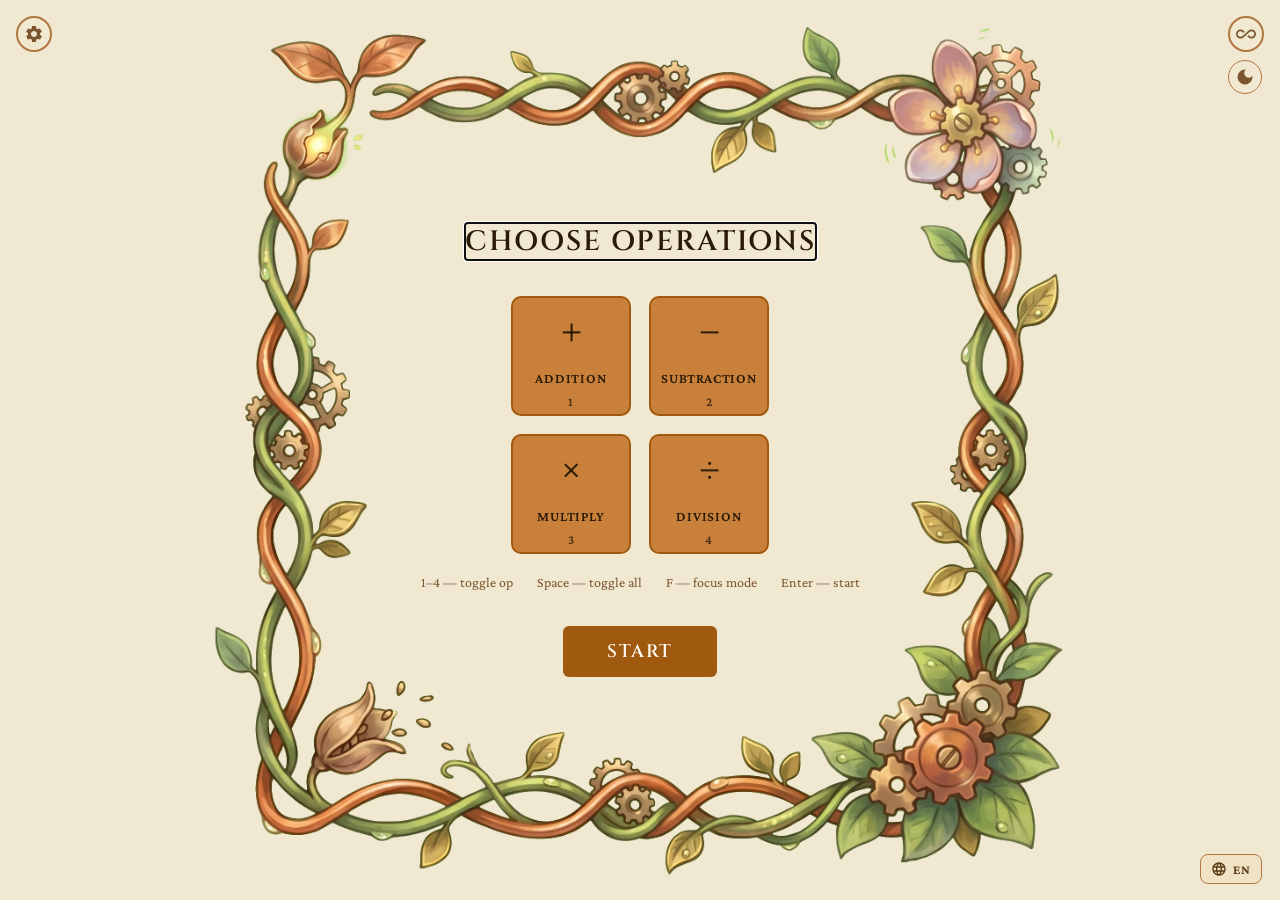
==== index.html @ fa0e7889 "Updates" ====
<!DOCTYPE html>
<html lang="en">

<head>
    <meta charset="UTF-8">
    <meta name="viewport" content="width=device-width, initial-scale=1.0">
    
    <!-- Primary Meta Tags -->
    <title>Math Quiz — Practice Mental Arithmetic Online</title>
    <meta name="title" content="Math Quiz — Practice Mental Arithmetic Online">
    <meta name="description" content="Improve your calculation speed with timed, focus, and expert modes. Practice addition, subtraction, multiplication, and division.">
    <link rel="canonical" href="https://coutneir.github.io">

    <!-- Theme Color for Browser UI -->
    <meta name="theme-color" content="#f0e8d0" media="(prefers-color-scheme: light)">
    <meta name="theme-color" content="#0a0614" media="(prefers-color-scheme: dark)">

    <!-- Open Graph / Facebook -->
    <meta property="og:type" content="website">
    <meta property="og:url" content="https://coutneir.github.io">
    <meta property="og:title" content="Math Quiz — Practice Mental Arithmetic Online">
    <meta property="og:description" content="Improve your calculation speed with timed, focus, and expert modes. Practice addition, subtraction, multiplication, and division.">
    <meta property="og:image" content="https://coutneir.github.io/og_image.jpg">
    <meta property="og:image:width" content="1200">
    <meta property="og:image:height" content="630">
    <meta property="og:image:alt" content="Al-Khwarizmi inspired geometric emblem representing an Algorithm Pathway">
    <meta property="og:site_name" content="Math Quiz">
    <meta property="og:locale" content="en_US">

    <!-- Twitter -->
    <meta name="twitter:card" content="summary_large_image">
    <meta name="twitter:site" content="@coutneir">
    <meta name="twitter:url" content="https://coutneir.github.io">
    <meta name="twitter:title" content="Math Quiz — Practice Mental Arithmetic Online">
    <meta name="twitter:description" content="Improve your calculation speed with timed, focus, and expert modes. Practice addition, subtraction, multiplication, and division.">
    <meta name="twitter:image" content="https://coutneir.github.io/og_image.jpg">

    <!-- Favicon and App Manifest -->
    <link rel="icon" type="image/x-icon" href="/favicon.ico">
    <link rel="icon" type="image/png" sizes="32x32" href="/favicon-32x32.png">
    <link rel="icon" type="image/svg+xml" href="/favicon.svg">
    <link rel="apple-touch-icon" sizes="180x180" href="/apple-touch-icon.png">
    <link rel="manifest" href="/site.webmanifest">

    <!-- JSON-LD Structured Data -->
    <script type="application/ld+json">
    {
      "@context": "https://schema.org",
      "@type": "WebApplication",
      "name": "Math Quiz",
      "description": "Practice arithmetic with timed, focus, and expert modes.",
      "url": "https://coutneir.github.io",
      "applicationCategory": "EducationalApplication",
      "operatingSystem": "All",
      "browserRequirements": "Requires HTML5 support"
    }
    </script>

    <!-- Preconnect to reduce DNS + TLS latency for Google Fonts -->
    <link rel="preconnect" href="https://fonts.googleapis.com">
    <link rel="preconnect" href="https://fonts.gstatic.com" crossorigin>
    <!-- Defer font loading to prevent render-blocking and hit 100 Performance -->
    <link rel="preload" as="style" href="https://fonts.googleapis.com/css2?family=Cinzel:wght@400;600;700&family=Crimson+Pro:ital,wght@0,400;0,600;1,400&display=swap">
    <link rel="stylesheet" media="print" onload="this.onload=null;this.media='all'" href="https://fonts.googleapis.com/css2?family=Cinzel:wght@400;600;700&family=Crimson+Pro:ital,wght@0,400;0,600;1,400&display=swap">
    <noscript><link rel="stylesheet" href="https://fonts.googleapis.com/css2?family=Cinzel:wght@400;600;700&family=Crimson+Pro:ital,wght@0,400;0,600;1,400&display=swap"></noscript>
    <!-- Preload the active border so LCP fires as early as possible -->
    <link rel="preload" id="border-preload" as="image" href="/light_border.webp" type="image/webp" fetchpriority="high">
    <!-- Inline SVG sprite — replaces full Material Icons CDN (saves ~114KB) -->
    <svg xmlns="http://www.w3.org/2000/svg" style="display:none">
        <symbol id="icon-settings" viewBox="0 0 24 24"><path d="M19.14 12.94c.04-.3.06-.61.06-.94s-.02-.64-.07-.94l2.03-1.58a.49.49 0 0 0 .12-.61l-1.92-3.32a.49.49 0 0 0-.59-.22l-2.39.96a7.01 7.01 0 0 0-1.62-.94l-.36-2.54a.484.484 0 0 0-.48-.41h-3.84c-.24 0-.43.17-.47.41l-.36 2.54a7.34 7.34 0 0 0-1.62.94l-2.39-.96a.47.47 0 0 0-.59.22L2.74 8.87a.47.47 0 0 0 .12.61l2.03 1.58c-.05.3-.07.62-.07.94s.02.64.07.94l-2.03 1.58a.49.49 0 0 0-.12.61l1.92 3.32c.12.22.37.29.59.22l2.39-.96c.5.36 1.04.67 1.62.94l.36 2.54c.05.24.24.41.48.41h3.84c.24 0 .44-.17.47-.41l.36-2.54a7.34 7.34 0 0 0 1.62-.94l2.39.96c.22.08.47 0 .59-.22l1.92-3.32a.47.47 0 0 0-.12-.61l-2.01-1.58zM12 15.6c-1.98 0-3.6-1.62-3.6-3.6s1.62-3.6 3.6-3.6 3.6 1.62 3.6 3.6-1.62 3.6-3.6 3.6z"/></symbol>
        <symbol id="icon-all-inclusive" viewBox="0 0 24 24"><path d="M18.6 6.62c-1.44 0-2.8.56-3.77 1.53L12 10.66 10.48 12h.01L7.8 14.39c-.64.64-1.49.99-2.4.99-1.87 0-3.39-1.51-3.39-3.38S3.53 8.62 5.4 8.62c.91 0 1.76.35 2.44 1.03l1.13 1 1.51-1.34L9.22 8.2A5.37 5.37 0 0 0 5.4 6.62C2.42 6.62 0 9.04 0 12s2.42 5.38 5.4 5.38c1.44 0 2.8-.56 3.77-1.53l2.83-2.5.01.01L13.52 12h-.01l2.69-2.39c.64-.64 1.49-.99 2.4-.99 1.87 0 3.39 1.51 3.39 3.38s-1.52 3.38-3.39 3.38c-.9 0-1.76-.35-2.44-1.03l-1.14-1.01-1.51 1.34 1.27 1.12a5.386 5.386 0 0 0 3.82 1.57c2.98 0 5.4-2.41 5.4-5.38s-2.42-5.37-5.4-5.37z"/></symbol>
        <symbol id="icon-dark-mode" viewBox="0 0 24 24"><path d="M12 3a9 9 0 1 0 9 9c0-.46-.04-.92-.1-1.36a5.389 5.389 0 0 1-4.4 2.26 5.403 5.403 0 0 1-3.14-9.8c-.44-.06-.9-.1-1.36-.1z"/></symbol>
        <symbol id="icon-light-mode" viewBox="0 0 24 24"><path d="M12 7c-2.76 0-5 2.24-5 5s2.24 5 5 5 5-2.24 5-5-2.24-5-5-5zM2 13h2c.55 0 1-.45 1-1s-.45-1-1-1H2c-.55 0-1 .45-1 1s.45 1 1 1zm18 0h2c.55 0 1-.45 1-1s-.45-1-1-1h-2c-.55 0-1 .45-1 1s.45 1 1 1zM11 2v2c0 .55.45 1 1 1s1-.45 1-1V2c0-.55-.45-1-1-1s-1 .45-1 1zm0 18v2c0 .55.45 1 1 1s1-.45 1-1v-2c0-.55-.45-1-1-1s-1 .45-1 1zM5.99 4.58a.996.996 0 0 0-1.41 0 .996.996 0 0 0 0 1.41l1.06 1.06c.39.39 1.03.39 1.41 0s.39-1.03 0-1.41L5.99 4.58zm12.37 12.37a.996.996 0 0 0-1.41 0 .996.996 0 0 0 0 1.41l1.06 1.06c.39.39 1.03.39 1.41 0a.996.996 0 0 0 0-1.41l-1.06-1.06zm1.06-10.96a.996.996 0 0 0 0-1.41.996.996 0 0 0-1.41 0l-1.06 1.06c-.39.39-.39 1.03 0 1.41s1.03.39 1.41 0l1.06-1.06zM7.05 18.36a.996.996 0 0 0 0-1.41.996.996 0 0 0-1.41 0l-1.06 1.06c-.39.39-.39 1.03 0 1.41s1.03.39 1.41 0l1.06-1.06z"/></symbol>
        <symbol id="icon-language" viewBox="0 0 24 24"><path d="M11.99 2C6.47 2 2 6.48 2 12s4.47 10 9.99 10C17.52 22 22 17.52 22 12S17.52 2 11.99 2zm6.93 6h-2.95a15.65 15.65 0 0 0-1.38-3.56A8.03 8.03 0 0 1 18.92 8zM12 4.04c.83 1.2 1.48 2.53 1.91 3.96h-3.82c.43-1.43 1.08-2.76 1.91-3.96zM4.26 14C4.1 13.36 4 12.69 4 12s.1-1.36.26-2h3.38c-.08.66-.14 1.32-.14 2 0 .68.06 1.34.14 2H4.26zm.82 2h2.95c.32 1.25.78 2.45 1.38 3.56A7.99 7.99 0 0 1 5.08 16zm2.95-8H5.08a7.99 7.99 0 0 1 4.33-3.56A15.65 15.65 0 0 0 8.03 8zM12 19.96c-.83-1.2-1.48-2.53-1.91-3.96h3.82c-.43 1.43-1.08 2.76-1.91 3.96zM14.34 14H9.66c-.09-.66-.16-1.32-.16-2 0-.68.07-1.35.16-2h4.68c.09.65.16 1.32.16 2 0 .68-.07 1.34-.16 2zm.25 5.56c.6-1.11 1.06-2.31 1.38-3.56h2.95a8.03 8.03 0 0 1-4.33 3.56zM16.36 14c.08-.66.14-1.32.14-2 0-.68-.06-1.34-.14-2h3.38c.16.64.26 1.31.26 2s-.1 1.36-.26 2h-3.38z"/></symbol>
    </svg>
    

  <script type="module" crossorigin src="/assets/index-C6cVgkMI.js"></script>
  <link rel="stylesheet" crossorigin href="/assets/index-c28mdWOS.css">
</head>

<body>
    <main id="bgc" aria-label="Math Quiz">
        <h1 class="sr-only">Math Quiz — Practice Mental Arithmetic Online</h1>

        <!-- Breathing glow overlay (focus mode) -->
        <div id="focus-glow" aria-hidden="true"></div>

        <!-- ── Expert settings panel ─────────────────────────────────── -->
        <div id="expert-panel" role="dialog" aria-modal="true" aria-labelledby="expert-title">
            <div id="expert-card">
                <div id="expert-header">
                    <h2 id="expert-title">Expert Settings</h2>
                    <button id="expert-close" aria-label="Close">&#x2715;</button>
                </div>

                <!-- Session -->
                <div class="expert-section">
                    <div class="expert-section-title" id="exp-sec-session">Session</div>
                    <div class="expert-row">
                        <span class="expert-label" id="exp-lbl-mode">Mode</span>
                        <div class="seg" id="seg-mode" role="group" aria-labelledby="exp-lbl-mode">
                            <button data-val="timed"   class="active" id="exp-mode-timed">Timed</button>
                            <button data-val="endless" id="exp-mode-endless">Endless</button>
                        </div>
                    </div>
                    <div class="expert-row" id="timer-row">
                        <span class="expert-label" id="exp-lbl-timer">Timer</span>
                        <div class="seg" id="seg-timer" role="group" aria-labelledby="exp-lbl-timer">
                            <button data-val="30">30s</button>
                            <button data-val="60" class="active">60s</button>
                            <button data-val="90">90s</button>
                            <button data-val="120">120s</button>
                        </div>
                    </div>
                    <div class="expert-row" id="timer-custom-row">
                        <span class="expert-label" id="exp-lbl-custom">Custom (s)</span>
                        <input type="number" id="timer-custom" min="10" max="3600"
                               placeholder="—" class="range-custom-input">
                    </div>
                </div>

                <!-- Numbers -->
                <div class="expert-section">
                    <div class="expert-section-title" id="exp-sec-numbers">Numbers</div>
                    <div class="expert-row">
                        <span class="expert-label" id="exp-lbl-range">Range</span>
                        <div class="seg" id="range-presets" role="group" aria-labelledby="exp-lbl-range">
                            <button data-val="10"   class="active">0–10</button>
                            <button data-val="20">0–20</button>
                            <button data-val="50">0–50</button>
                            <button data-val="100">0–100</button>
                            <button data-val="1000">0–1000</button>
                        </div>
                    </div>
                    <div class="range-custom">
                        <label for="range-min" id="exp-lbl-min">Min</label>
                        <input type="number" id="range-min" min="0" max="999" value="0">
                        <label for="range-max" id="exp-lbl-max">Max</label>
                        <input type="number" id="range-max" min="1" max="1000" value="10">
                    </div>
                    <div class="expert-row">
                        <span class="expert-label" id="exp-lbl-neg">Negative results</span>
                        <div class="seg" id="seg-neg" role="group" aria-labelledby="exp-lbl-neg">
                            <button data-val="off" class="active" id="exp-neg-off">Off</button>
                            <button data-val="on"  id="exp-neg-on">On</button>
                        </div>
                    </div>
                    <div class="expert-row">
                        <span class="expert-label" id="exp-lbl-dec">Decimal division</span>
                        <div class="seg" id="seg-dec" role="group" aria-labelledby="exp-lbl-dec">
                            <button data-val="off" class="active" id="exp-dec-off">Off</button>
                            <button data-val="on"  id="exp-dec-on">On</button>
                        </div>
                    </div>
                </div>

                <!-- Problem structure -->
                <div class="expert-section">
                    <div class="expert-section-title" id="exp-sec-structure">Problem structure</div>
                    <div class="expert-row">
                        <span class="expert-label" id="exp-lbl-dir">Answer direction</span>
                        <div class="seg" id="seg-dir" role="group" aria-labelledby="exp-lbl-dir">
                            <button data-val="normal" class="active">A ○ B = ?</button>
                            <button data-val="operand">? ○ B = A</button>
                            <button data-val="mixed">Mixed</button>
                        </div>
                    </div>
                    <div class="expert-row">
                        <span class="expert-label" id="exp-lbl-chain">Chained problems</span>
                        <div class="seg" id="seg-chain" role="group" aria-labelledby="exp-lbl-chain">
                            <button data-val="off" class="active" id="exp-chain-off">Off</button>
                            <button data-val="on"  id="exp-chain-on">On</button>
                        </div>
                    </div>
                </div>

                <!-- Operation weight -->
                <div class="expert-section">
                    <div class="expert-section-title" id="exp-sec-weights">Operation weight</div>
                    <div id="weight-rows">
                        <div class="weight-row" data-op="addition">
                            <span class="weight-sym">+</span>
                            <input type="range" min="0" max="100" value="100" aria-label="Addition weight">
                            <span class="weight-val">100%</span>
                        </div>
                        <div class="weight-row" data-op="subtraction">
                            <span class="weight-sym">−</span>
                            <input type="range" min="0" max="100" value="100" aria-label="Subtraction weight">
                            <span class="weight-val">100%</span>
                        </div>
                        <div class="weight-row" data-op="multiplication">
                            <span class="weight-sym">×</span>
                            <input type="range" min="0" max="100" value="100" aria-label="Multiplication weight">
                            <span class="weight-val">100%</span>
                        </div>
                        <div class="weight-row" data-op="division">
                            <span class="weight-sym">÷</span>
                            <input type="range" min="0" max="100" value="100" aria-label="Division weight">
                            <span class="weight-val">100%</span>
                        </div>
                    </div>
                </div>

                <button id="expert-reset">Reset defaults</button>
            </div>
        </div>

        <!-- ── Screen 1: Select operations ───────────────────────────── -->
        <div class="screen active" id="screen-select" role="region" aria-labelledby="select-heading">
            <h2 id="select-heading">Choose operations</h2>
            <fieldset id="op-fieldset">
                <legend>Select which operations to practice</legend>
                <div id="op-grid">
                    <button class="op-card active" data-op="addition"
                            aria-pressed="true" aria-keyshortcuts="1">
                        <span aria-hidden="true">&plus;</span>
                        <span class="op-label">Addition</span>
                        <span class="op-key" aria-hidden="true">1</span>
                    </button>
                    <button class="op-card active" data-op="subtraction"
                            aria-pressed="true" aria-keyshortcuts="2">
                        <span aria-hidden="true">&minus;</span>
                        <span class="op-label">Subtraction</span>
                        <span class="op-key" aria-hidden="true">2</span>
                    </button>
                    <button class="op-card active" data-op="multiplication"
                            aria-pressed="true" aria-keyshortcuts="3">
                        <span aria-hidden="true">&times;</span>
                        <span class="op-label">Multiply</span>
                        <span class="op-key" aria-hidden="true">3</span>
                    </button>
                    <button class="op-card active" data-op="division"
                            aria-pressed="true" aria-keyshortcuts="4">
                        <span aria-hidden="true">&divide;</span>
                        <span class="op-label">Division</span>
                        <span class="op-key" aria-hidden="true">4</span>
                    </button>
                </div>
            </fieldset>
            <div id="select-hints" aria-hidden="true">
                <span>1–4 — toggle op</span>
                <span>Space — toggle all</span>
                <span>F — focus mode</span>
                <span>Enter — start</span>
            </div>
            <button class="btn-primary" id="btn-start" aria-keyshortcuts="Enter">Start</button>
            <!-- Gear: expert settings (top-left) -->
            <button id="expert-toggle" aria-label="Expert settings"
                    title="Expert Settings" aria-haspopup="dialog">
                <svg class="icon" aria-hidden="true"><use href="#icon-settings"/></svg>
            </button>
            <!-- Focus toggle placed after start in DOM so Tab order is: ops → start → focus toggle -->
            <button id="focus-toggle" aria-pressed="false"
                    aria-label="Focus mode" aria-keyshortcuts="f"
                    title="Focus Mode (F)">
                <svg class="icon" aria-hidden="true"><use href="#icon-all-inclusive"/></svg>
            </button>
        </div>

        <!-- ── Screen 2: Quiz ─────────────────────────────────────────── -->
        <div class="screen" id="screen-quiz" role="region" aria-labelledby="quiz-heading">
            <h2 id="quiz-heading" class="sr-only">Quiz</h2>
            <div id="timer" aria-live="assertive" aria-atomic="true" aria-label="Time remaining">1:00</div>
            <div id="calc-problem" role="status" aria-atomic="true" aria-label="Problem">
                <div id="calc-row">
                    <span id="operand1" aria-hidden="true"></span>
                    <span class="op-sym" id="symbol" aria-hidden="true"></span>
                    <span id="operand2" aria-hidden="true"></span>
                    <span aria-hidden="true">&equals;</span>
                    <input type="number" inputmode="numeric" enterkeyhint="go"
                           id="result-input"
                           autocomplete="off"
                           aria-label="Your answer"
                           aria-describedby="score-live">
                </div>
            </div>
            <output id="score-live" aria-live="polite" aria-atomic="true">0 correct</output>
            <button id="btn-submit-mobile" class="btn-primary" aria-label="Submit answer">&#10003;</button>
            <div class="screen-hint" aria-hidden="true">
                <span>Enter — submit</span>
                <span>Supr — clear</span>
                <span>Esc — quit</span>
            </div>
        </div>

        <!-- ── Screen 3: Results ──────────────────────────────────────── -->
        <div class="screen" id="screen-results" role="region" aria-labelledby="results-heading">
            <div class="results-scroll">
                <div id="results-inner">
                    <output id="score-display" aria-label="Score"></output>
                    <div id="tier-badge" role="status"></div>
                    <div id="tier-title"></div>
                    <div id="tier-message"></div>
                    <div id="tier-goal"></div>
                    <div id="score-sub"></div>
                    <div id="study-callout" class="study-callout" hidden>
                        <span class="study-heading"></span>
                        <div class="study-facts"></div>
                    </div>
                </div>
                <div id="result-buttons">
                    <button class="btn-secondary" id="btn-change"
                            aria-keyshortcuts="Backspace">Change operations</button>
                    <button class="btn-primary" id="btn-repeat"
                            aria-keyshortcuts="Enter">Play again</button>
                </div>
            </div>
            <div class="screen-hint" aria-hidden="true">
                <span>Enter — play again</span>
                <span>Supr — change ops</span>
            </div>
        </div>

        <!-- ── Screen 4: Focus summary ────────────────────────────────── -->
        <div class="screen" id="screen-focus-results" role="region" aria-labelledby="focus-results-heading">
            <div class="results-scroll">
                <h2 id="focus-results-heading">Session summary</h2>
                <div id="focus-stat-row" role="group" aria-label="Session statistics">
                    <div class="focus-stat">
                        <output class="focus-stat-num" id="fs-correct" aria-label="Correct answers"></output>
                        <div class="focus-stat-label" id="fs-label-correct" aria-hidden="true">Correct</div>
                    </div>
                    <div class="focus-stat">
                        <output class="focus-stat-num" id="fs-attempted" aria-label="Attempted"></output>
                        <div class="focus-stat-label" id="fs-label-attempted" aria-hidden="true">Attempted</div>
                    </div>
                    <div class="focus-stat">
                        <output class="focus-stat-num" id="fs-accuracy" aria-label="Accuracy"></output>
                        <div class="focus-stat-label" id="fs-label-accuracy" aria-hidden="true">Accuracy</div>
                    </div>
                    <div class="focus-stat">
                        <output class="focus-stat-num sm" id="fs-duration" aria-label="Session duration"></output>
                        <div class="focus-stat-label" id="fs-label-duration" aria-hidden="true">Duration</div>
                    </div>
                    <div class="focus-stat">
                        <output class="focus-stat-num sm" id="fs-avg" aria-label="Average time per problem"></output>
                        <div class="focus-stat-label" id="fs-label-avg" aria-hidden="true">Avg / problem</div>
                    </div>
                </div>
                <div id="weak-spots">
                    <h2>Weak spots</h2>
                    <div id="weak-list" aria-live="polite"></div>
                    <div id="no-weak" style="display:none">No weak spots — clean session.</div>
                </div>
                <button class="btn-primary" id="btn-focus-menu"
                        aria-keyshortcuts="Enter">Back to menu</button>
            </div>
        </div>

    </main>

    <button id="theme-toggle" aria-label="Toggle dark mode" title="Toggle theme">
        <svg class="icon" id="theme-icon" aria-hidden="true"><use href="#icon-dark-mode"/></svg>
    </button>

    <nav id="lang-switcher" aria-label="Language">
        <button id="lang-toggle" aria-haspopup="listbox" aria-expanded="false"
                aria-label="Choose language" title="Language">
            <svg class="icon" aria-hidden="true"><use href="#icon-language"/></svg>
            <span id="lang-current" aria-hidden="true">EN</span>
        </button>
        <div id="lang-menu" role="listbox" aria-label="Language">
            <button class="lang-btn" role="option" data-lang="en" lang="en">English</button>
            <button class="lang-btn" role="option" data-lang="es" lang="es">Español</button>
            <button class="lang-btn" role="option" data-lang="fr" lang="fr">Français</button>
            <button class="lang-btn" role="option" data-lang="ca" lang="ca">Català</button>
            <button class="lang-btn" role="option" data-lang="pt" lang="pt">Português</button>
            <button class="lang-btn" role="option" data-lang="de" lang="de">Deutsch</button>
            <button class="lang-btn" role="option" data-lang="ar" lang="ar" dir="rtl">العربية</button>
        </div>
    </nav>

    <!-- visually-hidden utility used for sr-only headings -->
    <style>
        .sr-only {
            position: absolute;
            width: 1px; height: 1px;
            overflow: hidden;
            clip: rect(0 0 0 0);
            white-space: nowrap;
        }
    </style>

    <!-- Cloudflare Web Analytics --><script defer src='https://static.cloudflareinsights.com/beacon.min.js' data-cf-beacon='{"token": "3adb3115b8c9426fa2d37298f7bb7b2a"}'></script><!-- End Cloudflare Web Analytics -->
</body>

</html>
---- assets/index-c28mdWOS.css ----
:root{--font-display:"Cinzel", "Palatino Linotype", Georgia, serif;--font-body:"Crimson Pro", Georgia, "Times New Roman", serif;--bg:#f0e8d0;--border-img:url(/light_border.webp);--text-primary:#2a1a08;--text-secondary:#5a3a14;--text-muted:#7a5530;--accent:#a05a10;--accent-hover:#7a4008;--accent-dim:#c8803a;--green:#3d6b1a;--green-hover:#2a4d10;--card-bg:#f0e1c3e0;--card-border:#b07840;--input-bg:#fff8ebf2;--input-border:#a06828;--panel-bg:#ede0c0;--panel-border:#b07840;--seg-bg:#0000000d;--seg-border:#b07840;--weak-bg:#0000000a;--mode-toggle-bg:#e8d8b0;--shadow:#50280040;--danger:#b83010;--glow-color:#a05a104d}html[data-theme=dark]{--bg:#000;--border-img:url(/dark_border.webp);--text-primary:#e8e0f0;--text-secondary:#bcacd8;--text-muted:#8878a8;--accent:#9b72cf;--accent-hover:#7c4fbf;--accent-dim:#4a2a80;--green:#2d8a8a;--green-hover:#1f6666;--card-bg:#0c0816d9;--card-border:#3a2660;--input-bg:#06040eeb;--input-border:#5a3a9a;--panel-bg:#0d0914;--panel-border:#3a2260;--seg-bg:#ffffff0d;--seg-border:#3a2260;--weak-bg:#ffffff0a;--mode-toggle-bg:#0a0614;--danger:#e05a3a;--glow-color:#7850c847}*{box-sizing:border-box;margin:0;padding:0}html,body{height:100vh;font-family:var(--font-body);background:var(--bg);color:var(--text-primary);overflow:hidden}#bgc{background-image:var(--border-img);background-position:50%;background-repeat:no-repeat;background-size:contain;justify-content:center;align-items:center;width:100vw;height:100vh;display:flex}.screen{flex-direction:column;justify-content:center;align-items:center;gap:36px;width:100vmin;height:100vmin;display:none;position:relative}.screen.active{display:flex}.screen h1,.screen h2{font-family:var(--font-display);color:var(--text-primary);letter-spacing:2px;text-transform:uppercase;font-size:28px;font-weight:600}.btn-primary{font-size:18px;font-weight:600;font-family:var(--font-display);letter-spacing:1.5px;text-transform:uppercase;background:var(--accent);color:#fff8f0;cursor:pointer;border:none;border-radius:6px;padding:13px 44px;transition:opacity .15s}.btn-primary:hover{opacity:.85}.btn-primary:focus-visible{outline:3px solid var(--accent);outline-offset:3px}.btn-secondary{font-size:17px;font-weight:600;font-family:var(--font-display);letter-spacing:1px;text-transform:uppercase;color:var(--accent);border:2px solid var(--accent);cursor:pointer;background:0 0;border-radius:6px;padding:11px 32px;transition:opacity .15s}.btn-secondary:hover{opacity:.75}.btn-secondary:focus-visible{outline:3px solid var(--accent);outline-offset:3px}#screen-select{position:relative}#op-grid{grid-template-columns:1fr 1fr;gap:18px;display:grid}#op-fieldset{border:none;margin:0;padding:0}#op-fieldset legend{clip:rect(0 0 0 0);white-space:nowrap;width:1px;height:1px;position:absolute;overflow:hidden}.op-card{width:120px;height:120px;font-size:44px;font-family:var(--font-display);border:2px solid var(--card-border);background:var(--card-bg);color:var(--text-muted);cursor:pointer;opacity:.45;-webkit-user-select:none;user-select:none;border-radius:10px;flex-direction:column;justify-content:center;align-items:center;gap:8px;transition:opacity .15s,transform .1s;display:flex}.op-card:focus-visible{outline:3px solid var(--accent);outline-offset:3px}.op-card .op-label{font-family:var(--font-body);letter-spacing:.8px;text-transform:uppercase;font-size:14px;font-weight:600}.op-card.active{background:var(--accent-dim);border-color:var(--accent);color:var(--text-primary);opacity:1}#timer{font-family:var(--font-display);color:var(--text-primary);text-align:center;letter-spacing:2px;min-width:90px;font-size:38px;font-weight:600}#timer.urgent{color:var(--danger)}#calc-row{align-items:center;gap:22px;display:flex}#calc-row span{font-family:var(--font-display);color:var(--text-primary);font-size:56px;font-weight:600}#calc-row .op-sym{color:var(--accent);font-size:52px;font-weight:400}input[type=number]{-webkit-appearance:none;-moz-appearance:textfield}input[type=number]::-webkit-outer-spin-button{-webkit-appearance:none;margin:0}input[type=number]::-webkit-inner-spin-button{-webkit-appearance:none;margin:0}#result-input{width:130px;height:72px;font-family:var(--font-display);text-align:center;border:2px solid var(--input-border);background:var(--input-bg);color:var(--text-primary);border-radius:6px;outline:none;padding:2px;font-size:48px;font-weight:600;transition:border-color .15s}#result-input:focus{border-color:var(--accent)}#result-input.correct{border-color:var(--green)!important}#result-input.wrong{border-color:var(--danger)!important}#btn-submit-mobile,#score-live{display:none}#results-inner{text-align:center;flex-direction:column;align-items:center;gap:10px;max-width:360px;display:flex}#score-display{font-family:var(--font-display);color:var(--accent);letter-spacing:3px;font-size:72px;font-weight:600;line-height:1}#tier-badge{font-family:var(--font-body);letter-spacing:2px;text-transform:uppercase;border-radius:20px;padding:5px 16px;font-size:13px;font-weight:600}#tier-badge.tier-developing{color:var(--accent);border:1px solid var(--accent-dim);background:#c8794126}#tier-badge.tier-fluent{color:var(--green);border:1px solid var(--green-hover);background:#6b8c3a26}#tier-badge.tier-automatic{background:var(--seg-bg);color:var(--accent);border:1px solid var(--accent-dim)}#tier-title{font-family:var(--font-display);color:var(--text-primary);letter-spacing:1px;font-size:22px;font-weight:600}#tier-message{font-family:var(--font-body);color:var(--text-secondary);font-size:17px;font-style:italic;font-weight:400;line-height:1.6}#tier-goal{font-family:var(--font-body);color:var(--green);font-size:15px;font-weight:600}#score-sub{font-family:var(--font-body);color:var(--text-muted);font-size:15px;font-weight:400}#op-breakdown{gap:8px;margin-top:4px;display:flex}.ob-row{background:var(--weak-bg);border:1px solid var(--panel-border);border-radius:8px;flex-direction:column;align-items:center;gap:2px;min-width:52px;padding:8px 12px;display:flex}.ob-sym{font-family:var(--font-display);color:var(--text-muted);font-size:18px}.ob-acc{font-family:var(--font-display);font-size:20px;font-weight:600;line-height:1}.ob-acc.ob-good{color:var(--green)}.ob-acc.ob-ok{color:var(--accent)}.ob-acc.ob-bad{color:var(--danger)}.ob-detail{font-family:var(--font-body);color:var(--text-muted);font-size:13px}.study-callout{border:1px solid var(--accent-dim);background:var(--seg-bg);border-radius:10px;flex-direction:column;align-items:center;gap:8px;width:100%;max-width:340px;margin-top:6px;padding:12px 16px 14px;display:flex}.study-callout[hidden]{display:none}.study-heading{font-family:var(--font-body);letter-spacing:1.5px;text-transform:uppercase;color:var(--accent);font-size:12px;font-weight:700}.study-facts{flex-wrap:wrap;justify-content:center;gap:8px;display:flex}.study-fact{font-family:var(--font-display);letter-spacing:1px;color:var(--text-primary);background:var(--card-bg);border:1px solid var(--card-border);border-radius:8px;padding:5px 12px;font-size:17px;font-weight:600}.weak-facts{flex-wrap:wrap;flex-basis:100%;gap:6px;margin-top:8px;display:flex}.weak-fact{font-family:var(--font-display);letter-spacing:.5px;color:var(--text-secondary);background:var(--card-bg);border:1px solid var(--card-border);border-radius:6px;padding:3px 9px;font-size:14px;font-weight:600}#result-buttons{flex-shrink:0;gap:18px;margin-top:10px;display:flex}.results-scroll{scrollbar-width:thin;scrollbar-color:var(--card-border) transparent;flex-direction:column;align-items:center;gap:20px;width:100%;max-width:64vmin;max-height:54vmin;padding:2px 4px 6px;display:flex;overflow-y:auto}.results-scroll::-webkit-scrollbar{width:6px}.results-scroll::-webkit-scrollbar-track{background:0 0}.results-scroll::-webkit-scrollbar-thumb{background:var(--card-border);border-radius:3px}@media (width<=600px){.results-scroll{width:100%;max-height:none;overflow-y:visible}}.op-card .op-key{font-family:var(--font-body);opacity:.5;letter-spacing:.3px;font-size:13px;font-weight:600}.op-card.active .op-key{opacity:.8}#select-hints{font-family:var(--font-body);color:var(--text-muted);gap:24px;margin-top:-16px;font-size:14px;font-weight:400;display:flex}.screen-hint{font-family:var(--font-body);color:var(--text-muted);gap:20px;font-size:14px;font-weight:400;display:flex}.screen-hint span:before{content:""}#expert-toggle{border:2px solid var(--card-border);width:36px;height:36px;color:var(--text-muted);cursor:pointer;background:0 0;border-radius:50%;justify-content:center;align-items:center;transition:opacity .15s;display:flex;position:fixed;top:16px;left:16px}#expert-toggle:hover{opacity:.7}#expert-toggle:focus-visible{outline:3px solid var(--accent);outline-offset:3px}#expert-toggle:after{content:"";background:var(--accent);border:1.5px solid var(--bg);border-radius:50%;width:8px;height:8px;display:none;position:absolute;top:1px;right:1px}#expert-toggle.has-custom:after{display:block}[dir=rtl] #expert-toggle{left:auto;right:16px}#expert-panel{z-index:1100;background:#000000a6;justify-content:center;align-items:center;display:none;position:fixed;inset:0}#expert-panel.open{display:flex}#expert-card{background:var(--panel-bg);border:1px solid var(--panel-border);width:min(520px,92vw);max-height:88vh;box-shadow:0 12px 50px var(--shadow);scrollbar-width:thin;scrollbar-color:var(--text-muted) transparent;border-radius:14px;flex-direction:column;gap:20px;padding:28px 32px 24px;display:flex;overflow-y:auto}#expert-card::-webkit-scrollbar{width:8px}#expert-card::-webkit-scrollbar-track{background:0 0}#expert-card::-webkit-scrollbar-thumb{background:var(--text-muted);border-radius:4px}#expert-card::-webkit-scrollbar-thumb:hover{background:var(--text-secondary)}#expert-header{justify-content:space-between;align-items:center;display:flex}#expert-header h2{font-family:var(--font-display);letter-spacing:2px;text-transform:uppercase;color:var(--text-primary);font-size:18px;font-weight:600}#expert-close{border:1px solid var(--panel-border);width:30px;height:30px;color:var(--text-muted);cursor:pointer;background:0 0;border-radius:50%;justify-content:center;align-items:center;font-size:16px;transition:opacity .15s;display:flex}#expert-close:hover{opacity:.65}#expert-close:focus-visible{outline:3px solid var(--accent);outline-offset:2px}.expert-section{flex-direction:column;gap:12px;display:flex}.expert-section-title{font-family:var(--font-body);letter-spacing:1.5px;text-transform:uppercase;color:var(--text-muted);border-bottom:1px solid var(--panel-border);padding-bottom:6px;font-size:13px;font-weight:600}.expert-row{justify-content:space-between;align-items:center;gap:12px;display:flex}.expert-label{font-family:var(--font-body);color:var(--text-secondary);flex-shrink:0;font-size:16px;font-weight:600}.seg{border:1.5px solid var(--seg-border);border-radius:7px;display:flex;overflow:hidden}.seg button{font-family:var(--font-body);background:var(--seg-bg);color:var(--text-muted);cursor:pointer;white-space:nowrap;border:none;flex:1;padding:7px 12px;font-size:14px;font-weight:600;transition:opacity .12s}.seg button+button{border-left:1.5px solid var(--seg-border)}[dir=rtl] .seg button+button{border-left:none;border-right:1.5px solid var(--seg-border)}.seg button.active{background:var(--accent);color:#fff8f0}.seg button:focus-visible{outline:2px solid var(--accent);outline-offset:-2px}#range-presets{flex-wrap:wrap}.range-custom{align-items:center;gap:8px;margin-top:4px;display:flex}.range-custom label{font-family:var(--font-body);color:var(--text-muted);font-size:14px;font-weight:600}.range-custom input{width:70px;font-family:var(--font-body);border:1.5px solid var(--seg-border);text-align:center;background:var(--input-bg);color:var(--text-primary);border-radius:6px;padding:5px 8px;font-size:15px}.range-custom input:focus,.range-custom-input:focus{border-color:var(--accent);outline:none}.range-custom-input{width:80px;font-family:var(--font-body);border:1.5px solid var(--seg-border);text-align:center;background:var(--input-bg);color:var(--text-primary);border-radius:6px;padding:6px 8px;font-size:16px}#weight-rows{flex-direction:column;gap:8px;display:flex}.weight-row{align-items:center;gap:10px;display:flex}.weight-sym{font-family:var(--font-display);color:var(--accent);text-align:center;flex-shrink:0;width:20px;font-size:18px;font-weight:600}.weight-row input[type=range]{accent-color:var(--accent);cursor:pointer;flex:1;height:4px}.weight-val{font-family:var(--font-body);color:var(--text-muted);text-align:right;flex-shrink:0;width:32px;font-size:14px;font-weight:700}#expert-reset{font-family:var(--font-body);color:var(--danger);cursor:pointer;text-underline-offset:2px;background:0 0;border:none;align-self:center;padding:4px 0;font-size:15px;font-weight:600;text-decoration:underline}#expert-reset:hover{color:var(--accent-hover)}#expert-reset:focus-visible{outline:2px solid var(--danger);border-radius:3px}#focus-toggle{border:2px solid var(--card-border);width:36px;height:36px;color:var(--text-muted);cursor:pointer;background:0 0;border-radius:50%;justify-content:center;align-items:center;font-size:20px;transition:opacity .15s;display:flex;position:fixed;top:16px;right:16px}#focus-toggle:hover{opacity:.7}#focus-toggle:focus-visible{outline:3px solid var(--accent);outline-offset:3px}#focus-toggle.on{background:var(--accent);border-color:var(--accent);color:#fff8f0;box-shadow:0 0 12px var(--accent-dim)}body.focus-active #bgc{background-image:none;background-color:var(--bg)}body.focus-active #screen-quiz{background:var(--bg)}body.focus-active #timer,body.focus-active #score-live{display:none}body.focus-active #calc-row span{color:var(--text-primary)}body.focus-active #calc-row .op-sym{color:var(--accent)}body.focus-active #result-input{background:var(--input-bg);color:var(--text-primary);border-color:var(--card-border)}body.focus-active #result-input:focus{border-color:var(--accent)}body.focus-active #result-input.correct,body.focus-active #result-input.wrong{border-color:var(--card-border)!important}#focus-glow{pointer-events:none;z-index:999;display:none;position:fixed;inset:0}#focus-glow:before{content:"";box-shadow:inset 0 0 100px 40px var(--glow-color);opacity:.4;will-change:opacity;animation:4s ease-in-out infinite focusBreathe;position:absolute;inset:0}body.focus-active #focus-glow{display:block}@keyframes focusBreathe{0%{opacity:.18}50%{opacity:.7}to{opacity:.18}}#focus-stat-row{flex-wrap:wrap;justify-content:center;gap:18px 30px;max-width:360px;display:flex}.focus-stat{flex-direction:column;align-items:center;gap:2px;display:flex}.focus-stat-num{font-family:var(--font-display);color:var(--accent);letter-spacing:2px;font-size:48px;font-weight:600;line-height:1}.focus-stat-num.sm{letter-spacing:1px;font-size:28px}.focus-stat-label{font-family:var(--font-body);letter-spacing:1.2px;text-transform:uppercase;color:var(--text-muted);font-size:13px;font-weight:600}#weak-spots{flex-direction:column;gap:8px;width:100%;max-width:320px;display:flex}#weak-spots h2{font-family:var(--font-display);letter-spacing:1.5px;text-transform:uppercase;color:var(--text-muted);margin-bottom:2px;font-size:13px;font-weight:600}.weak-item{background:var(--weak-bg);border:1px solid var(--panel-border);border-radius:8px;flex-wrap:wrap;justify-content:space-between;align-items:center;padding:10px 14px;display:flex}.weak-item-label{font-family:var(--font-body);color:var(--text-primary);font-size:16px;font-weight:600}.weak-item-count{font-family:var(--font-body);color:var(--danger);font-size:15px;font-weight:700}#no-weak{font-family:var(--font-body);color:var(--green);text-align:center;font-size:16px;font-style:italic;font-weight:600}#lang-switcher{z-index:1000;position:fixed;bottom:16px;right:18px}#lang-toggle{font-family:var(--font-body);letter-spacing:.8px;border:1.5px solid var(--card-border);background:var(--card-bg);color:var(--text-secondary);cursor:pointer;border-radius:8px;align-items:center;gap:6px;padding:6px 10px;font-size:13px;font-weight:700;transition:opacity .15s;display:flex}#lang-toggle .icon{width:16px;height:16px}#lang-toggle:hover{opacity:.75}#lang-toggle:focus-visible{outline:2px solid var(--accent);outline-offset:2px}#lang-menu{border:1.5px solid var(--card-border);background:var(--panel-bg);min-width:150px;box-shadow:0 10px 34px var(--shadow);border-radius:10px;flex-direction:column;gap:2px;max-height:60vh;padding:6px;display:none;position:absolute;bottom:calc(100% + 8px);right:0;overflow-y:auto}#lang-switcher.open #lang-menu{display:flex}#lang-switcher.open #lang-toggle{border-color:var(--accent)}.lang-btn{font-family:var(--font-body);text-align:left;color:var(--text-secondary);cursor:pointer;white-space:nowrap;background:0 0;border:none;border-radius:6px;padding:8px 12px;font-size:15px;font-weight:600;transition:background .12s}.lang-btn:hover{background:var(--seg-bg)}.lang-btn:focus-visible{outline:2px solid var(--accent);outline-offset:-2px}.lang-btn.active{background:var(--accent);color:#fff8f0}[dir=rtl] #lang-switcher{left:18px;right:auto}[dir=rtl] #lang-menu{left:0;right:auto}[dir=rtl] .lang-btn{text-align:right}[dir=rtl] #focus-toggle{left:16px;right:auto}#theme-toggle{z-index:1000;border:1.5px solid var(--card-border);width:34px;height:34px;color:var(--text-muted);cursor:pointer;background:0 0;border-radius:50%;justify-content:center;align-items:center;transition:opacity .15s;display:flex;position:fixed;top:60px;right:18px}.icon{fill:currentColor;flex-shrink:0;width:20px;height:20px}#theme-toggle:hover{opacity:.7}#theme-toggle:focus-visible{outline:2px solid var(--accent);outline-offset:2px}[dir=rtl] #theme-toggle{top:60px;left:18px;right:auto}@media (width<=600px){html,body{height:auto;min-height:100vh;overflow:auto}#bgc{background-color:var(--bg);height:auto;min-height:100svh;background-image:none!important}.screen{box-sizing:border-box;justify-content:center;gap:20px;width:100%;height:auto;min-height:100svh;padding:72px 16px}.screen h1,.screen h2{letter-spacing:1px;font-size:20px}.btn-primary{padding:12px 32px;font-size:16px}.btn-secondary{padding:10px 24px;font-size:15px}#op-grid{gap:12px}.op-card{gap:6px;width:90px;height:90px;font-size:34px}.op-card .op-label{font-size:12px}.op-card .op-key,#select-hints,.screen-hint{display:none}#timer{min-width:70px;font-size:28px}#calc-row{gap:14px}#calc-row span{font-size:42px}#calc-row .op-sym{font-size:38px}#result-input{width:110px;height:60px;font-size:38px}#score-live{font-size:17px}#results-inner{max-width:100%}#score-display{font-size:60px}#tier-title{font-size:18px}#tier-message{font-size:15px}#tier-goal{font-size:14px}#score-sub{font-size:13px}#op-breakdown{flex-wrap:wrap;justify-content:center;gap:6px}#result-buttons{flex-direction:column;align-items:center;gap:12px}#focus-stat-row{flex-wrap:wrap;justify-content:center;gap:16px}.focus-stat-num{font-size:36px}.focus-stat-num.sm{font-size:22px}.focus-stat-label{font-size:11px}#weak-spots{max-width:100%}.weak-item-label{font-size:14px}.weak-item-count{font-size:13px}#expert-card{gap:16px;padding:20px 18px 18px}#expert-header h2{font-size:15px}.expert-label{font-size:14px}.seg button{padding:6px 8px;font-size:13px}.expert-section-title{font-size:11px}.expert-row{flex-direction:column;align-items:stretch;gap:8px}.expert-label{flex-shrink:1}.expert-row .seg{width:100%}#range-presets,#seg-timer,#seg-dir{border:none;flex-wrap:wrap;gap:6px;overflow:visible}#range-presets button,#seg-timer button,#seg-dir button{border:1.5px solid var(--seg-border);border-radius:6px;flex:1 0 auto}#seg-dir button{min-width:92px}#expert-toggle,#focus-toggle{width:32px;height:32px;top:12px}#expert-toggle{left:12px}#focus-toggle{right:12px}#theme-toggle{width:32px;height:32px;top:52px;right:12px}#lang-switcher{bottom:12px;right:12px}#lang-toggle{padding:7px 11px;font-size:13px}#btn-submit-mobile{border-radius:50%;justify-content:center;align-items:center;width:64px;height:64px;padding:0;font-size:28px;display:flex}}@media (pointer:coarse),(width<=1024px){#select-hints,.screen-hint,.op-key{display:none!important}}
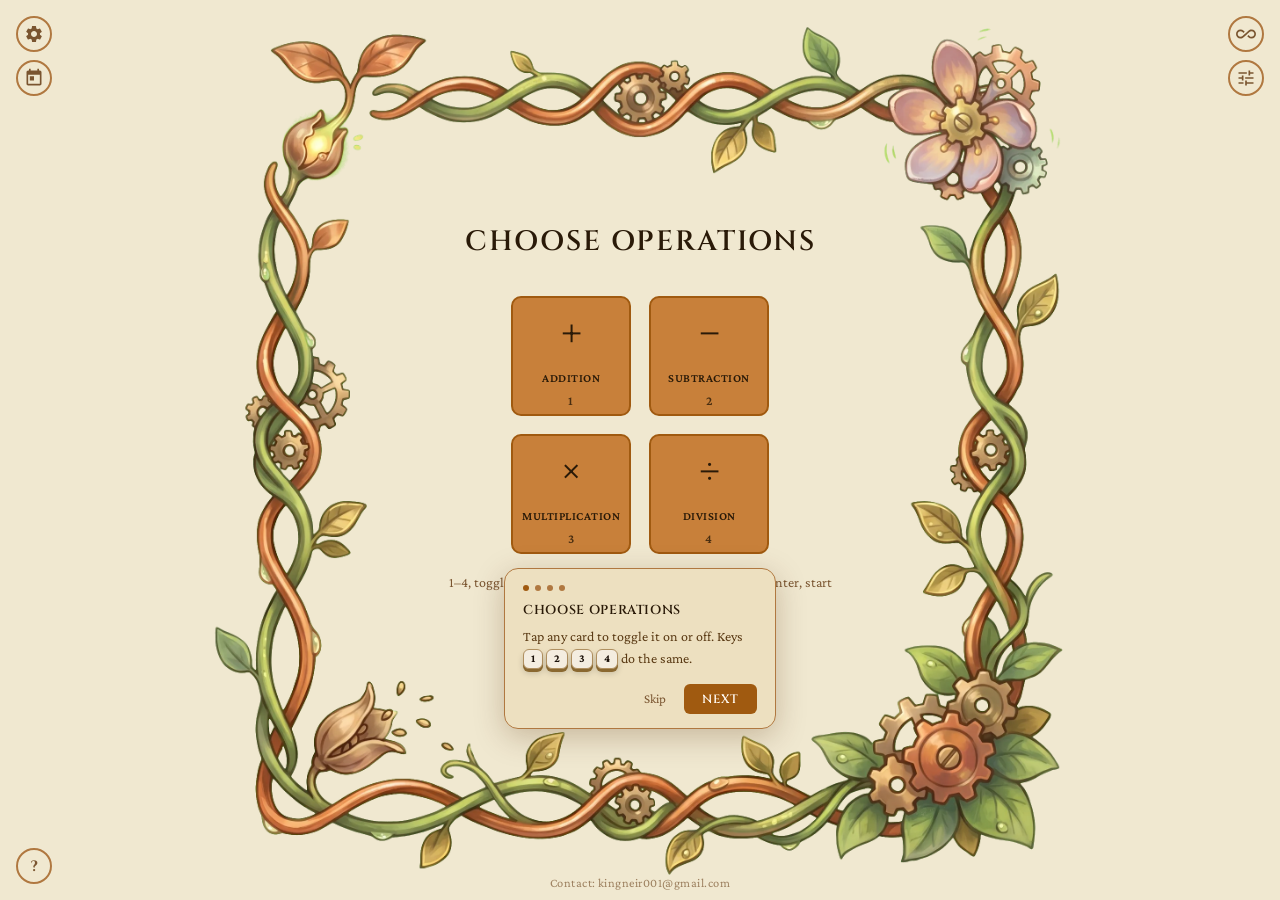
==== commit 4f7793dc: "Updates" ====
--- a/index.html
+++ b/index.html
@@ -6,10 +6,20 @@
     <meta name="viewport" content="width=device-width, initial-scale=1.0">
     
     <!-- Primary Meta Tags -->
-    <title>Math Quiz — Practice Mental Arithmetic Online</title>
-    <meta name="title" content="Math Quiz — Practice Mental Arithmetic Online">
+    <title>Math Quiz: Practice Mental Arithmetic Online</title>
+    <meta name="title" content="Math Quiz: Practice Mental Arithmetic Online">
     <meta name="description" content="Improve your calculation speed with timed, focus, and expert modes. Practice addition, subtraction, multiplication, and division.">
-    <link rel="canonical" href="https://coutneir.github.io">
+    <link rel="canonical" href="https://coutneir.github.io/">
+
+    <!-- Language alternates (one hardcoded HTML per language for share/crawler SEO) -->
+    <link rel="alternate" hreflang="en" href="https://coutneir.github.io/">
+    <link rel="alternate" hreflang="es" href="https://coutneir.github.io/es/">
+    <link rel="alternate" hreflang="fr" href="https://coutneir.github.io/fr/">
+    <link rel="alternate" hreflang="ca" href="https://coutneir.github.io/ca/">
+    <link rel="alternate" hreflang="pt" href="https://coutneir.github.io/pt/">
+    <link rel="alternate" hreflang="de" href="https://coutneir.github.io/de/">
+    <link rel="alternate" hreflang="ar" href="https://coutneir.github.io/ar/">
+    <link rel="alternate" hreflang="x-default" href="https://coutneir.github.io/">
 
     <!-- Theme Color for Browser UI -->
     <meta name="theme-color" content="#f0e8d0" media="(prefers-color-scheme: light)">
@@ -17,8 +27,8 @@
 
     <!-- Open Graph / Facebook -->
     <meta property="og:type" content="website">
-    <meta property="og:url" content="https://coutneir.github.io">
-    <meta property="og:title" content="Math Quiz — Practice Mental Arithmetic Online">
+    <meta property="og:url" content="https://coutneir.github.io/">
+    <meta property="og:title" content="Math Quiz: Practice Mental Arithmetic Online">
     <meta property="og:description" content="Improve your calculation speed with timed, focus, and expert modes. Practice addition, subtraction, multiplication, and division.">
     <meta property="og:image" content="https://coutneir.github.io/og_image.jpg">
     <meta property="og:image:width" content="1200">
@@ -30,8 +40,8 @@
     <!-- Twitter -->
     <meta name="twitter:card" content="summary_large_image">
     <meta name="twitter:site" content="@coutneir">
-    <meta name="twitter:url" content="https://coutneir.github.io">
-    <meta name="twitter:title" content="Math Quiz — Practice Mental Arithmetic Online">
+    <meta name="twitter:url" content="https://coutneir.github.io/">
+    <meta name="twitter:title" content="Math Quiz: Practice Mental Arithmetic Online">
     <meta name="twitter:description" content="Improve your calculation speed with timed, focus, and expert modes. Practice addition, subtraction, multiplication, and division.">
     <meta name="twitter:image" content="https://coutneir.github.io/og_image.jpg">
 
@@ -49,7 +59,7 @@
       "@type": "WebApplication",
       "name": "Math Quiz",
       "description": "Practice arithmetic with timed, focus, and expert modes.",
-      "url": "https://coutneir.github.io",
+      "url": "https://coutneir.github.io/",
       "applicationCategory": "EducationalApplication",
       "operatingSystem": "All",
       "browserRequirements": "Requires HTML5 support"
@@ -65,32 +75,33 @@
     <noscript><link rel="stylesheet" href="https://fonts.googleapis.com/css2?family=Cinzel:wght@400;600;700&family=Crimson+Pro:ital,wght@0,400;0,600;1,400&display=swap"></noscript>
     <!-- Preload the active border so LCP fires as early as possible -->
     <link rel="preload" id="border-preload" as="image" href="/light_border.webp" type="image/webp" fetchpriority="high">
-    <!-- Inline SVG sprite — replaces full Material Icons CDN (saves ~114KB) -->
+    <!-- Inline SVG sprite, replaces full Material Icons CDN (saves ~114KB) -->
     <svg xmlns="http://www.w3.org/2000/svg" style="display:none">
         <symbol id="icon-settings" viewBox="0 0 24 24"><path d="M19.14 12.94c.04-.3.06-.61.06-.94s-.02-.64-.07-.94l2.03-1.58a.49.49 0 0 0 .12-.61l-1.92-3.32a.49.49 0 0 0-.59-.22l-2.39.96a7.01 7.01 0 0 0-1.62-.94l-.36-2.54a.484.484 0 0 0-.48-.41h-3.84c-.24 0-.43.17-.47.41l-.36 2.54a7.34 7.34 0 0 0-1.62.94l-2.39-.96a.47.47 0 0 0-.59.22L2.74 8.87a.47.47 0 0 0 .12.61l2.03 1.58c-.05.3-.07.62-.07.94s.02.64.07.94l-2.03 1.58a.49.49 0 0 0-.12.61l1.92 3.32c.12.22.37.29.59.22l2.39-.96c.5.36 1.04.67 1.62.94l.36 2.54c.05.24.24.41.48.41h3.84c.24 0 .44-.17.47-.41l.36-2.54a7.34 7.34 0 0 0 1.62-.94l2.39.96c.22.08.47 0 .59-.22l1.92-3.32a.47.47 0 0 0-.12-.61l-2.01-1.58zM12 15.6c-1.98 0-3.6-1.62-3.6-3.6s1.62-3.6 3.6-3.6 3.6 1.62 3.6 3.6-1.62 3.6-3.6 3.6z"/></symbol>
         <symbol id="icon-all-inclusive" viewBox="0 0 24 24"><path d="M18.6 6.62c-1.44 0-2.8.56-3.77 1.53L12 10.66 10.48 12h.01L7.8 14.39c-.64.64-1.49.99-2.4.99-1.87 0-3.39-1.51-3.39-3.38S3.53 8.62 5.4 8.62c.91 0 1.76.35 2.44 1.03l1.13 1 1.51-1.34L9.22 8.2A5.37 5.37 0 0 0 5.4 6.62C2.42 6.62 0 9.04 0 12s2.42 5.38 5.4 5.38c1.44 0 2.8-.56 3.77-1.53l2.83-2.5.01.01L13.52 12h-.01l2.69-2.39c.64-.64 1.49-.99 2.4-.99 1.87 0 3.39 1.51 3.39 3.38s-1.52 3.38-3.39 3.38c-.9 0-1.76-.35-2.44-1.03l-1.14-1.01-1.51 1.34 1.27 1.12a5.386 5.386 0 0 0 3.82 1.57c2.98 0 5.4-2.41 5.4-5.38s-2.42-5.37-5.4-5.37z"/></symbol>
         <symbol id="icon-dark-mode" viewBox="0 0 24 24"><path d="M12 3a9 9 0 1 0 9 9c0-.46-.04-.92-.1-1.36a5.389 5.389 0 0 1-4.4 2.26 5.403 5.403 0 0 1-3.14-9.8c-.44-.06-.9-.1-1.36-.1z"/></symbol>
         <symbol id="icon-light-mode" viewBox="0 0 24 24"><path d="M12 7c-2.76 0-5 2.24-5 5s2.24 5 5 5 5-2.24 5-5-2.24-5-5-5zM2 13h2c.55 0 1-.45 1-1s-.45-1-1-1H2c-.55 0-1 .45-1 1s.45 1 1 1zm18 0h2c.55 0 1-.45 1-1s-.45-1-1-1h-2c-.55 0-1 .45-1 1s.45 1 1 1zM11 2v2c0 .55.45 1 1 1s1-.45 1-1V2c0-.55-.45-1-1-1s-1 .45-1 1zm0 18v2c0 .55.45 1 1 1s1-.45 1-1v-2c0-.55-.45-1-1-1s-1 .45-1 1zM5.99 4.58a.996.996 0 0 0-1.41 0 .996.996 0 0 0 0 1.41l1.06 1.06c.39.39 1.03.39 1.41 0s.39-1.03 0-1.41L5.99 4.58zm12.37 12.37a.996.996 0 0 0-1.41 0 .996.996 0 0 0 0 1.41l1.06 1.06c.39.39 1.03.39 1.41 0a.996.996 0 0 0 0-1.41l-1.06-1.06zm1.06-10.96a.996.996 0 0 0 0-1.41.996.996 0 0 0-1.41 0l-1.06 1.06c-.39.39-.39 1.03 0 1.41s1.03.39 1.41 0l1.06-1.06zM7.05 18.36a.996.996 0 0 0 0-1.41.996.996 0 0 0-1.41 0l-1.06 1.06c-.39.39-.39 1.03 0 1.41s1.03.39 1.41 0l1.06-1.06z"/></symbol>
         <symbol id="icon-language" viewBox="0 0 24 24"><path d="M11.99 2C6.47 2 2 6.48 2 12s4.47 10 9.99 10C17.52 22 22 17.52 22 12S17.52 2 11.99 2zm6.93 6h-2.95a15.65 15.65 0 0 0-1.38-3.56A8.03 8.03 0 0 1 18.92 8zM12 4.04c.83 1.2 1.48 2.53 1.91 3.96h-3.82c.43-1.43 1.08-2.76 1.91-3.96zM4.26 14C4.1 13.36 4 12.69 4 12s.1-1.36.26-2h3.38c-.08.66-.14 1.32-.14 2 0 .68.06 1.34.14 2H4.26zm.82 2h2.95c.32 1.25.78 2.45 1.38 3.56A7.99 7.99 0 0 1 5.08 16zm2.95-8H5.08a7.99 7.99 0 0 1 4.33-3.56A15.65 15.65 0 0 0 8.03 8zM12 19.96c-.83-1.2-1.48-2.53-1.91-3.96h3.82c-.43 1.43-1.08 2.76-1.91 3.96zM14.34 14H9.66c-.09-.66-.16-1.32-.16-2 0-.68.07-1.35.16-2h4.68c.09.65.16 1.32.16 2 0 .68-.07 1.34-.16 2zm.25 5.56c.6-1.11 1.06-2.31 1.38-3.56h2.95a8.03 8.03 0 0 1-4.33 3.56zM16.36 14c.08-.66.14-1.32.14-2 0-.68-.06-1.34-.14-2h3.38c.16.64.26 1.31.26 2s-.1 1.36-.26 2h-3.38z"/></symbol>
+        <symbol id="icon-tune" viewBox="0 0 24 24"><path d="M3 17v2h6v-2H3zM3 5v2h10V5H3zm10 16v-2h8v-2h-8v-2h-2v6h2zM7 9v2H3v2h4v2h2V9H7zm14 4v-2H11v2h10zm-6-4h2V7h4V5h-4V3h-2v6z"/></symbol>
     </svg>
     
 
-  <script type="module" crossorigin src="/assets/index-C6cVgkMI.js"></script>
-  <link rel="stylesheet" crossorigin href="/assets/index-c28mdWOS.css">
-</head>
+  <script type="module" crossorigin src="/assets/main-CNXgOM4j.js"></script>
+  <link rel="stylesheet" crossorigin href="/assets/main-DW6nX6oT.css">
+<link rel="manifest" href="/site.webmanifest"><script id="vite-plugin-pwa:register-sw" src="/registerSW.js"></script></head>
 
 <body>
     <main id="bgc" aria-label="Math Quiz">
-        <h1 class="sr-only">Math Quiz — Practice Mental Arithmetic Online</h1>
+        <h1 class="sr-only">Math Quiz: Practice Mental Arithmetic Online</h1>
 
         <!-- Breathing glow overlay (focus mode) -->
         <div id="focus-glow" aria-hidden="true"></div>
 
         <!-- ── Expert settings panel ─────────────────────────────────── -->
-        <div id="expert-panel" role="dialog" aria-modal="true" aria-labelledby="expert-title">
+        <dialog id="expert-panel" aria-labelledby="expert-title">
             <div id="expert-card">
                 <div id="expert-header">
-                    <h2 id="expert-title">Expert Settings</h2>
+                    <h2 id="expert-title">Advanced</h2>
                     <button id="expert-close" aria-label="Close">&#x2715;</button>
                 </div>
 
@@ -99,24 +110,25 @@
                     <div class="expert-section-title" id="exp-sec-session">Session</div>
                     <div class="expert-row">
                         <span class="expert-label" id="exp-lbl-mode">Mode</span>
-                        <div class="seg" id="seg-mode" role="group" aria-labelledby="exp-lbl-mode">
-                            <button data-val="timed"   class="active" id="exp-mode-timed">Timed</button>
-                            <button data-val="endless" id="exp-mode-endless">Endless</button>
+                        <div class="seg" id="seg-mode" aria-labelledby="exp-lbl-mode" role="radiogroup">
+                            <button role="radio" aria-checked="true" tabindex="0" data-val="timed"   class="active" id="exp-mode-timed">Timed</button>
+                            <button role="radio" aria-checked="false" tabindex="-1" data-val="endless" id="exp-mode-endless">Endless</button>
                         </div>
                     </div>
                     <div class="expert-row" id="timer-row">
                         <span class="expert-label" id="exp-lbl-timer">Timer</span>
-                        <div class="seg" id="seg-timer" role="group" aria-labelledby="exp-lbl-timer">
-                            <button data-val="30">30s</button>
-                            <button data-val="60" class="active">60s</button>
-                            <button data-val="90">90s</button>
-                            <button data-val="120">120s</button>
+                        <div class="seg" id="seg-timer" aria-labelledby="exp-lbl-timer" role="radiogroup">
+                            <button role="radio" aria-checked="false" tabindex="0" data-val="30">30s</button>
+                            <button role="radio" aria-checked="true" tabindex="0" data-val="60" class="active">60s</button>
+                            <button role="radio" aria-checked="false" tabindex="-1" data-val="90">90s</button>
+                            <button role="radio" aria-checked="false" tabindex="-1" data-val="120">120s</button>
                         </div>
                     </div>
                     <div class="expert-row" id="timer-custom-row">
                         <span class="expert-label" id="exp-lbl-custom">Custom (s)</span>
                         <input type="number" id="timer-custom" min="10" max="3600"
-                               placeholder="—" class="range-custom-input">
+                               placeholder="—" class="range-custom-input"
+                               aria-labelledby="exp-lbl-custom">
                     </div>
                 </div>
 
@@ -125,12 +137,12 @@
                     <div class="expert-section-title" id="exp-sec-numbers">Numbers</div>
                     <div class="expert-row">
                         <span class="expert-label" id="exp-lbl-range">Range</span>
-                        <div class="seg" id="range-presets" role="group" aria-labelledby="exp-lbl-range">
-                            <button data-val="10"   class="active">0–10</button>
-                            <button data-val="20">0–20</button>
-                            <button data-val="50">0–50</button>
-                            <button data-val="100">0–100</button>
-                            <button data-val="1000">0–1000</button>
+                        <div class="seg" id="range-presets" aria-labelledby="exp-lbl-range" role="radiogroup">
+                            <button role="radio" aria-checked="true" tabindex="0" data-val="10"   class="active">0–10</button>
+                            <button role="radio" aria-checked="false" tabindex="-1" data-val="20">0–20</button>
+                            <button role="radio" aria-checked="false" tabindex="-1" data-val="50">0–50</button>
+                            <button role="radio" aria-checked="false" tabindex="-1" data-val="100">0–100</button>
+                            <button role="radio" aria-checked="false" tabindex="-1" data-val="1000">0–1000</button>
                         </div>
                     </div>
                     <div class="range-custom">
@@ -141,16 +153,16 @@
                     </div>
                     <div class="expert-row">
                         <span class="expert-label" id="exp-lbl-neg">Negative results</span>
-                        <div class="seg" id="seg-neg" role="group" aria-labelledby="exp-lbl-neg">
-                            <button data-val="off" class="active" id="exp-neg-off">Off</button>
-                            <button data-val="on"  id="exp-neg-on">On</button>
+                        <div class="seg" id="seg-neg" aria-labelledby="exp-lbl-neg" role="radiogroup">
+                            <button role="radio" aria-checked="true" tabindex="0" data-val="off" class="active" id="exp-neg-off">Off</button>
+                            <button role="radio" aria-checked="false" tabindex="-1" data-val="on"  id="exp-neg-on">On</button>
                         </div>
                     </div>
                     <div class="expert-row">
                         <span class="expert-label" id="exp-lbl-dec">Decimal division</span>
-                        <div class="seg" id="seg-dec" role="group" aria-labelledby="exp-lbl-dec">
-                            <button data-val="off" class="active" id="exp-dec-off">Off</button>
-                            <button data-val="on"  id="exp-dec-on">On</button>
+                        <div class="seg" id="seg-dec" aria-labelledby="exp-lbl-dec" role="radiogroup">
+                            <button role="radio" aria-checked="true" tabindex="0" data-val="off" class="active" id="exp-dec-off">Off</button>
+                            <button role="radio" aria-checked="false" tabindex="-1" data-val="on"  id="exp-dec-on">On</button>
                         </div>
                     </div>
                 </div>
@@ -160,17 +172,17 @@
                     <div class="expert-section-title" id="exp-sec-structure">Problem structure</div>
                     <div class="expert-row">
                         <span class="expert-label" id="exp-lbl-dir">Answer direction</span>
-                        <div class="seg" id="seg-dir" role="group" aria-labelledby="exp-lbl-dir">
-                            <button data-val="normal" class="active">A ○ B = ?</button>
-                            <button data-val="operand">? ○ B = A</button>
-                            <button data-val="mixed">Mixed</button>
+                        <div class="seg" id="seg-dir" aria-labelledby="exp-lbl-dir" role="radiogroup">
+                            <button role="radio" aria-checked="true" tabindex="0" data-val="normal" class="active">A ○ B = ?</button>
+                            <button role="radio" aria-checked="false" tabindex="-1" data-val="operand">? ○ B = A</button>
+                            <button role="radio" aria-checked="false" tabindex="-1" data-val="mixed">Mixed</button>
                         </div>
                     </div>
                     <div class="expert-row">
                         <span class="expert-label" id="exp-lbl-chain">Chained problems</span>
-                        <div class="seg" id="seg-chain" role="group" aria-labelledby="exp-lbl-chain">
-                            <button data-val="off" class="active" id="exp-chain-off">Off</button>
-                            <button data-val="on"  id="exp-chain-on">On</button>
+                        <div class="seg" id="seg-chain" aria-labelledby="exp-lbl-chain" role="radiogroup">
+                            <button role="radio" aria-checked="true" tabindex="0" data-val="off" class="active" id="exp-chain-off">Off</button>
+                            <button role="radio" aria-checked="false" tabindex="-1" data-val="on"  id="exp-chain-on">On</button>
                         </div>
                     </div>
                 </div>
@@ -204,7 +216,7 @@
 
                 <button id="expert-reset">Reset defaults</button>
             </div>
-        </div>
+        </dialog>
 
         <!-- ── Screen 1: Select operations ───────────────────────────── -->
         <div class="screen active" id="screen-select" role="region" aria-labelledby="select-heading">
@@ -227,7 +239,7 @@
                     <button class="op-card active" data-op="multiplication"
                             aria-pressed="true" aria-keyshortcuts="3">
                         <span aria-hidden="true">&times;</span>
-                        <span class="op-label">Multiply</span>
+                        <span class="op-label">Multiplication</span>
                         <span class="op-key" aria-hidden="true">3</span>
                     </button>
                     <button class="op-card active" data-op="division"
@@ -239,12 +251,16 @@
                 </div>
             </fieldset>
             <div id="select-hints" aria-hidden="true">
-                <span>1–4 — toggle op</span>
-                <span>Space — toggle all</span>
-                <span>F — focus mode</span>
-                <span>Enter — start</span>
-            </div>
+                <span>1–4, toggle op</span>
+                <span>Space, toggle all</span>
+                <span>F, focus mode</span>
+                <span>Enter, start</span>
+            </div>
+            <div id="history-bar" aria-live="polite" hidden></div>
             <button class="btn-primary" id="btn-start" aria-keyshortcuts="Enter">Start</button>
+            <button id="btn-daily" aria-pressed="false" title="Daily Challenge">
+                <svg class="icon" aria-hidden="true" viewBox="0 0 24 24"><path d="M19 3h-1V1h-2v2H8V1H6v2H5C3.9 3 3 3.9 3 5v14c0 1.1.9 2 2 2h14c1.1 0 2-.9 2-2V5c0-1.1-.9-2-2-2zm0 16H5V8h14v11zM7 10h5v5H7z"/></svg>
+            </button>
             <!-- Gear: expert settings (top-left) -->
             <button id="expert-toggle" aria-label="Expert settings"
                     title="Expert Settings" aria-haspopup="dialog">
@@ -261,6 +277,7 @@
         <!-- ── Screen 2: Quiz ─────────────────────────────────────────── -->
         <div class="screen" id="screen-quiz" role="region" aria-labelledby="quiz-heading">
             <h2 id="quiz-heading" class="sr-only">Quiz</h2>
+            <div id="countdown" hidden aria-live="assertive" aria-atomic="true"></div>
             <div id="timer" aria-live="assertive" aria-atomic="true" aria-label="Time remaining">1:00</div>
             <div id="calc-problem" role="status" aria-atomic="true" aria-label="Problem">
                 <div id="calc-row">
@@ -277,10 +294,11 @@
             </div>
             <output id="score-live" aria-live="polite" aria-atomic="true">0 correct</output>
             <button id="btn-submit-mobile" class="btn-primary" aria-label="Submit answer">&#10003;</button>
+            <button id="btn-quit-mobile" class="btn-secondary" aria-label="Quit quiz">&#x2715;</button>
             <div class="screen-hint" aria-hidden="true">
-                <span>Enter — submit</span>
-                <span>Supr — clear</span>
-                <span>Esc — quit</span>
+                <span>Enter, submit</span>
+                <span>Supr, clear</span>
+                <span>Esc, quit</span>
             </div>
         </div>
 
@@ -298,17 +316,21 @@
                         <span class="study-heading"></span>
                         <div class="study-facts"></div>
                     </div>
+                    <div id="sparkline" hidden aria-hidden="true"></div>
                 </div>
                 <div id="result-buttons">
                     <button class="btn-secondary" id="btn-change"
                             aria-keyshortcuts="Backspace">Change operations</button>
                     <button class="btn-primary" id="btn-repeat"
                             aria-keyshortcuts="Enter">Play again</button>
+                    <button class="btn-share" id="btn-share" hidden aria-label="Share result">
+                        <svg class="icon" aria-hidden="true" viewBox="0 0 24 24"><path d="M18 16c-.79 0-1.5.31-2.03.81L8.91 12.7A3.2 3.2 0 0 0 9 12a3.2 3.2 0 0 0-.09-.7l7-4.07A2.99 2.99 0 0 0 18 8a3 3 0 1 0-3-3c0 .24.04.47.09.7l-7 4.07A2.99 2.99 0 0 0 6 9a3 3 0 0 0 0 6c.79 0 1.5-.31 2.03-.81l7.06 4.12A2.93 2.93 0 0 0 15 19a3 3 0 1 0 3-3z"/></svg>
+                    </button>
                 </div>
             </div>
             <div class="screen-hint" aria-hidden="true">
-                <span>Enter — play again</span>
-                <span>Supr — change ops</span>
+                <span>Enter, play again</span>
+                <span>Supr, change ops</span>
             </div>
         </div>
 
@@ -341,7 +363,7 @@
                 <div id="weak-spots">
                     <h2>Weak spots</h2>
                     <div id="weak-list" aria-live="polite"></div>
-                    <div id="no-weak" style="display:none">No weak spots — clean session.</div>
+                    <div id="no-weak" style="display:none">No weak spots, clean session.</div>
                 </div>
                 <button class="btn-primary" id="btn-focus-menu"
                         aria-keyshortcuts="Enter">Back to menu</button>
@@ -350,26 +372,101 @@
 
     </main>
 
-    <button id="theme-toggle" aria-label="Toggle dark mode" title="Toggle theme">
-        <svg class="icon" id="theme-icon" aria-hidden="true"><use href="#icon-dark-mode"/></svg>
+    <!-- Settings toggle button (top-right, replaces old palette-picker position) -->
+    <button id="settings-toggle" aria-label="Settings" title="Settings" aria-haspopup="dialog">
+        <svg class="icon" aria-hidden="true"><use href="#icon-tune"/></svg>
     </button>
 
-    <nav id="lang-switcher" aria-label="Language">
-        <button id="lang-toggle" aria-haspopup="listbox" aria-expanded="false"
-                aria-label="Choose language" title="Language">
-            <svg class="icon" aria-hidden="true"><use href="#icon-language"/></svg>
-            <span id="lang-current" aria-hidden="true">EN</span>
-        </button>
-        <div id="lang-menu" role="listbox" aria-label="Language">
-            <button class="lang-btn" role="option" data-lang="en" lang="en">English</button>
-            <button class="lang-btn" role="option" data-lang="es" lang="es">Español</button>
-            <button class="lang-btn" role="option" data-lang="fr" lang="fr">Français</button>
-            <button class="lang-btn" role="option" data-lang="ca" lang="ca">Català</button>
-            <button class="lang-btn" role="option" data-lang="pt" lang="pt">Português</button>
-            <button class="lang-btn" role="option" data-lang="de" lang="de">Deutsch</button>
-            <button class="lang-btn" role="option" data-lang="ar" lang="ar" dir="rtl">العربية</button>
-        </div>
-    </nav>
+    <!-- Settings panel -->
+    <dialog id="settings-panel" aria-labelledby="settings-title">
+      <div id="settings-card">
+        <div id="settings-header">
+          <h2 id="settings-title">Settings</h2>
+          <button id="settings-close" aria-label="Close">&#x2715;</button>
+        </div>
+        <div class="settings-section">
+          <div class="settings-section-title" id="st-sec-theme">Theme</div>
+          <div id="st-swatches">
+            <button class="st-swatch" data-preset="parchment" title="Parchment" aria-label="Parchment"></button>
+            <button class="st-swatch" data-preset="night"     title="Night"     aria-label="Night"></button>
+            <button class="st-swatch" data-preset="forest"    title="Forest"    aria-label="Forest"></button>
+            <button class="st-swatch" data-preset="ocean"     title="Ocean"     aria-label="Ocean"></button>
+            <button class="st-swatch" data-preset="dusk"      title="Dusk"      aria-label="Dusk"></button>
+          </div>
+        </div>
+        <div class="settings-section">
+          <div class="settings-section-title" id="st-sec-lang">Language</div>
+          <div id="st-lang-grid">
+            <button class="lang-btn" data-lang="en" lang="en">English</button>
+            <button class="lang-btn" data-lang="es" lang="es">Español</button>
+            <button class="lang-btn" data-lang="fr" lang="fr">Français</button>
+            <button class="lang-btn" data-lang="ca" lang="ca">Català</button>
+            <button class="lang-btn" data-lang="pt" lang="pt">Português</button>
+            <button class="lang-btn" data-lang="de" lang="de">Deutsch</button>
+            <button class="lang-btn" data-lang="ar" lang="ar" dir="rtl">العربية</button>
+          </div>
+        </div>
+        <div class="settings-section">
+          <div class="settings-section-title" id="st-sec-prefs">Preferences</div>
+          <div class="settings-row">
+            <span id="st-lbl-sound">Sound &amp; haptics</span>
+            <button role="switch" id="sound-toggle" aria-checked="false" aria-labelledby="st-lbl-sound">Off</button>
+          </div>
+          <div class="settings-row">
+            <span id="st-lbl-feedback">Show answer on miss</span>
+            <button role="switch" id="feedback-toggle" aria-checked="false" aria-labelledby="st-lbl-feedback">Off</button>
+          </div>
+        </div>
+        <div class="settings-section settings-danger">
+          <button id="settings-reset" class="btn-danger">Reset all data</button>
+        </div>
+      </div>
+    </dialog>
+
+    <!-- Contact: shows the address as copyable text instead of a mailto -->
+    <button id="contact-link" type="button" title="Copy email"></button>
+
+    <!-- Help / Keyboard shortcuts button -->
+    <button id="help-btn" aria-label="Keyboard shortcuts" aria-expanded="false" title="Keyboard shortcuts">?</button>
+
+    <!-- Keyboard shortcuts panel -->
+    <div id="help-panel" hidden role="dialog" aria-labelledby="help-title">
+        <div id="help-header">
+            <span id="help-title">Keyboard shortcuts</span>
+            <button id="help-close" aria-label="Close">&#x2715;</button>
+        </div>
+        <div class="help-section">
+            <div class="help-section-title" id="help-sec-select">Select screen</div>
+            <div class="help-row"><span id="help-lbl-toggle-op">Toggle operation</span><span class="help-keys"><kbd>1</kbd> – <kbd>4</kbd></span></div>
+            <div class="help-row"><span id="help-lbl-toggle-all">Toggle all</span><span class="help-keys"><kbd>Space</kbd></span></div>
+            <div class="help-row"><span id="help-lbl-focus">Focus mode</span><span class="help-keys"><kbd>F</kbd></span></div>
+            <div class="help-row"><span id="help-lbl-start">Start</span><span class="help-keys"><kbd>Enter</kbd></span></div>
+        </div>
+        <div class="help-section">
+            <div class="help-section-title" id="help-sec-quiz">Quiz</div>
+            <div class="help-row"><span id="help-lbl-submit">Submit answer</span><span class="help-keys"><kbd>Enter</kbd></span></div>
+            <div class="help-row"><span id="help-lbl-clear">Clear input</span><span class="help-keys"><kbd>Backspace</kbd></span></div>
+            <div class="help-row"><span id="help-lbl-quit">Quit</span><span class="help-keys"><kbd>Esc</kbd></span></div>
+        </div>
+        <div class="help-section">
+            <div class="help-section-title" id="help-sec-results">Results</div>
+            <div class="help-row"><span id="help-lbl-play-again">Play again</span><span class="help-keys"><kbd>Enter</kbd></span></div>
+            <div class="help-row"><span id="help-lbl-change-ops">Change ops</span><span class="help-keys"><kbd>Backspace</kbd></span></div>
+        </div>
+    </div>
+
+    <!-- Onboarding (first-visit only) -->
+    <div id="onboarding" hidden aria-live="polite">
+        <div id="ob-card">
+            <div id="ob-step-dots"></div>
+            <h3 id="ob-title"></h3>
+            <p id="ob-body"></p>
+            <div id="ob-actions">
+                <button id="ob-skip">Skip</button>
+                <button id="ob-next" class="btn-primary">Next</button>
+            </div>
+        </div>
+    </div>
 
     <!-- visually-hidden utility used for sr-only headings -->
     <style>
--- a/assets/main-DW6nX6oT.css
+++ b/assets/main-DW6nX6oT.css
@@ -0,0 +1 @@
+:root{--font-display:"Cinzel", "Palatino Linotype", Georgia, serif;--font-body:"Crimson Pro", Georgia, "Times New Roman", serif;--bg:#f0e8d0;--border-img:url(/light_border.webp);--text-primary:#2a1a08;--text-secondary:#5a3a14;--text-muted:#7a5530;--accent:#a05a10;--accent-hover:#7a4008;--accent-dim:#c8803a;--green:#3d6b1a;--green-hover:#2a4d10;--card-bg:#f0e1c3e0;--card-border:#b07840;--input-bg:#fff8ebf2;--input-border:#a06828;--panel-bg:#ede0c0;--panel-border:#b07840;--seg-bg:#0000000d;--seg-border:#b07840;--weak-bg:#0000000a;--mode-toggle-bg:#e8d8b0;--shadow:#50280040;--danger:#b83010;--glow-color:#a05a104d;--kbd-bg:#f4ede0;--kbd-text:#1a1008;--kbd-border:#b09060;--kbd-shadow:#8a6830}html[data-theme=night]{--bg:#000;--border-img:url(/dark_border.webp);--text-primary:#e8e0f0;--text-secondary:#bcacd8;--text-muted:#8878a8;--accent:#9b72cf;--accent-hover:#7c4fbf;--accent-dim:#4a2a80;--green:#2d8a8a;--green-hover:#1f6666;--card-bg:#0c0816d9;--card-border:#3a2660;--input-bg:#06040eeb;--input-border:#5a3a9a;--panel-bg:#0d0914;--panel-border:#3a2260;--seg-bg:#ffffff0d;--seg-border:#3a2260;--weak-bg:#ffffff0a;--mode-toggle-bg:#0a0614;--danger:#e05a3a;--glow-color:#7850c847;--kbd-bg:#1a1030;--kbd-text:#e8e0f0;--kbd-border:#5a3a9a;--kbd-shadow:#2a1060}html[data-theme=forest]{--bg:#e4edd6;--border-img:url(/light_border.webp);--text-primary:#1c2e0a;--text-secondary:#3a5a18;--text-muted:#5a7a38;--accent:#2e7a18;--accent-hover:#1e5a10;--accent-dim:#6aaa40;--green:#5a8a30;--green-hover:#3a6a18;--card-bg:#d2e6b9e0;--card-border:#7aaa50;--input-bg:#e6f8d7f2;--input-border:#5a8828;--panel-bg:#d0e8b8;--panel-border:#7aaa50;--seg-bg:#0000000d;--seg-border:#7aaa50;--weak-bg:#0000000a;--mode-toggle-bg:#c8e0a8;--shadow:#14320840;--danger:#b83010;--glow-color:#2e7a184d;--kbd-bg:#c8e0a8;--kbd-text:#1c2e0a;--kbd-border:#5a8828;--kbd-shadow:#3a6010}html[data-theme=ocean]{--bg:#010d18;--border-img:url(/dark_border.webp);--text-primary:#c8e8f8;--text-secondary:#80c0dc;--text-muted:#4a90b0;--accent:#18b0d8;--accent-hover:#0888b0;--accent-dim:#084870;--green:#18a090;--green-hover:#0a7870;--card-bg:#01101cd9;--card-border:#083858;--input-bg:#000812eb;--input-border:#0a5880;--panel-bg:#000e1a;--panel-border:#063050;--seg-bg:#ffffff0d;--seg-border:#063050;--weak-bg:#ffffff0a;--mode-toggle-bg:#000810;--shadow:#001e3c73;--danger:#e05a3a;--glow-color:#12a0d247;--kbd-bg:#000e1a;--kbd-text:#c8e8f8;--kbd-border:#0a5880;--kbd-shadow:#063050}html[data-theme=dusk]{--bg:#10080e;--border-img:url(/dark_border.webp);--text-primary:#ecd8e8;--text-secondary:#c898b8;--text-muted:#9868a0;--accent:#c85898;--accent-hover:#a03878;--accent-dim:#581838;--green:#8858a0;--green-hover:#683880;--card-bg:#140812d9;--card-border:#481830;--input-bg:#0a040aeb;--input-border:#782858;--panel-bg:#0e0610;--panel-border:#401428;--seg-bg:#ffffff0d;--seg-border:#381020;--weak-bg:#ffffff0a;--mode-toggle-bg:#0a040c;--shadow:#32001e73;--danger:#e06040;--glow-color:#aa3c8247;--kbd-bg:#0e0610;--kbd-text:#ecd8e8;--kbd-border:#782858;--kbd-shadow:#401428}*{box-sizing:border-box;margin:0;padding:0}[tabindex="-1"]:focus{outline:none}html,body{height:100vh;font-family:var(--font-body);background:var(--bg);color:var(--text-primary);overflow:hidden}#bgc{background-image:var(--border-img);background-position:50%;background-repeat:no-repeat;background-size:contain;justify-content:center;align-items:center;width:100vw;height:100vh;display:flex}.screen{flex-direction:column;justify-content:center;align-items:center;gap:36px;width:100vmin;height:100vmin;display:none;position:relative}.screen.active{display:flex}.screen h1,.screen h2{font-family:var(--font-display);color:var(--text-primary);letter-spacing:2px;text-transform:uppercase;font-size:1.75rem;font-weight:600}.btn-primary{font-size:1.125rem;font-weight:600;font-family:var(--font-display);letter-spacing:1.5px;text-transform:uppercase;background:var(--accent);color:#fff8f0;cursor:pointer;border:none;border-radius:6px;padding:13px 44px;transition:opacity .15s}.btn-primary:hover{opacity:.85}.btn-primary:focus-visible{outline:3px solid var(--accent);outline-offset:3px}.btn-secondary{font-size:1.0625rem;font-weight:600;font-family:var(--font-display);letter-spacing:1px;text-transform:uppercase;color:var(--accent);border:2px solid var(--accent);cursor:pointer;background:0 0;border-radius:6px;padding:11px 32px;transition:opacity .15s}.btn-secondary:hover{opacity:.75}.btn-secondary:focus-visible{outline:3px solid var(--accent);outline-offset:3px}#screen-select{position:relative}#op-grid{grid-template-columns:1fr 1fr;gap:18px;display:grid}#op-fieldset{border:none;margin:0;padding:0}#op-fieldset legend{clip:rect(0 0 0 0);white-space:nowrap;width:1px;height:1px;position:absolute;overflow:hidden}.op-card{width:120px;height:120px;font-size:2.75rem;font-family:var(--font-display);border:2px solid var(--card-border);background:var(--card-bg);color:var(--text-muted);cursor:pointer;opacity:.45;-webkit-user-select:none;user-select:none;border-radius:10px;flex-direction:column;justify-content:center;align-items:center;gap:8px;transition:opacity .15s,transform .1s;display:flex}.op-card:focus-visible{outline:3px solid var(--accent);outline-offset:3px}.op-card .op-label{font-family:var(--font-body);letter-spacing:.5px;text-transform:uppercase;max-width:100%;padding:0 4px;font-size:.75rem;font-weight:600}.op-card.active{background:var(--accent-dim);border-color:var(--accent);color:var(--text-primary);opacity:1}#timer{font-family:var(--font-display);color:var(--text-primary);text-align:center;letter-spacing:2px;min-width:90px;font-size:2.375rem;font-weight:600}#timer.urgent{color:var(--danger)}#calc-row{align-items:center;gap:22px;display:flex}#calc-row span{font-family:var(--font-display);color:var(--text-primary);font-size:3.5rem;font-weight:600}#calc-row .op-sym{color:var(--accent);font-size:3.25rem;font-weight:400}input[type=number]{appearance:textfield}input[type=number]::-webkit-outer-spin-button{appearance:none;margin:0}input[type=number]::-webkit-inner-spin-button{appearance:none;margin:0}#result-input{width:130px;height:72px;font-family:var(--font-display);text-align:center;border:2px solid var(--input-border);background:var(--input-bg);color:var(--text-primary);border-radius:6px;outline:none;padding:2px;font-size:3rem;font-weight:600;transition:border-color .15s}#result-input:focus{border-color:var(--accent)}#result-input.correct{border-color:var(--green)!important}#result-input.wrong{border-color:var(--danger)!important}#btn-submit-mobile,#btn-quit-mobile,#score-live{display:none}#results-inner{text-align:center;flex-direction:column;align-items:center;gap:10px;max-width:360px;display:flex}#score-display{font-family:var(--font-display);color:var(--accent);letter-spacing:3px;font-size:4.5rem;font-weight:600;line-height:1}#tier-badge{font-family:var(--font-body);letter-spacing:2px;text-transform:uppercase;border-radius:20px;padding:5px 16px;font-size:.8125rem;font-weight:600}#tier-badge.tier-developing{color:var(--accent);border:1px solid var(--accent-dim);background:#c8794126}#tier-badge.tier-fluent{color:var(--green);border:1px solid var(--green-hover);background:#6b8c3a26}#tier-badge.tier-automatic{background:var(--seg-bg);color:var(--accent);border:1px solid var(--accent-dim)}#tier-title{font-family:var(--font-display);color:var(--text-primary);letter-spacing:1px;font-size:1.375rem;font-weight:600}#tier-message{font-family:var(--font-body);color:var(--text-secondary);font-size:1.0625rem;font-style:italic;font-weight:400;line-height:1.6}#tier-goal{font-family:var(--font-body);color:var(--green);font-size:.9375rem;font-weight:600}#score-sub{font-family:var(--font-body);color:var(--text-muted);font-size:.9375rem;font-weight:400}#op-breakdown{gap:8px;margin-top:4px;display:flex}.ob-row{background:var(--weak-bg);border:1px solid var(--panel-border);border-radius:8px;flex-direction:column;align-items:center;gap:2px;min-width:52px;padding:8px 12px;display:flex}.ob-sym{font-family:var(--font-display);color:var(--text-muted);font-size:1.125rem}.ob-acc{font-family:var(--font-display);font-size:1.25rem;font-weight:600;line-height:1}.ob-acc.ob-good{color:var(--green)}.ob-acc.ob-ok{color:var(--accent)}.ob-acc.ob-bad{color:var(--danger)}.ob-detail{font-family:var(--font-body);color:var(--text-muted);font-size:.8125rem}.study-callout{border:1px solid var(--accent-dim);background:var(--seg-bg);border-radius:10px;flex-direction:column;align-items:center;gap:8px;width:100%;max-width:340px;margin-top:6px;padding:12px 16px 14px;display:flex}.study-callout[hidden]{display:none}#sparkline{align-items:center;gap:10px;width:100%;max-width:340px;margin-top:8px;display:flex}#sparkline[hidden]{display:none}#sparkline svg{flex:1;height:48px}.spark-range{font-family:var(--font-body);color:var(--text-muted);white-space:nowrap;flex-shrink:0;font-size:.6875rem}.study-heading{font-family:var(--font-body);letter-spacing:1.5px;text-transform:uppercase;color:var(--accent);font-size:.75rem;font-weight:700}.study-facts{flex-wrap:wrap;justify-content:center;gap:8px;display:flex}.study-fact{font-family:var(--font-display);letter-spacing:1px;color:var(--text-primary);background:var(--card-bg);border:1px solid var(--card-border);border-radius:8px;padding:5px 12px;font-size:1.0625rem;font-weight:600}.weak-facts{flex-wrap:wrap;flex-basis:100%;gap:6px;margin-top:8px;display:flex}.weak-fact{font-family:var(--font-display);letter-spacing:.5px;color:var(--text-secondary);background:var(--card-bg);border:1px solid var(--card-border);border-radius:6px;padding:3px 9px;font-size:.875rem;font-weight:600}#result-buttons{flex-shrink:0;align-items:center;gap:18px;margin-top:10px;display:flex}.btn-share{border:2px solid var(--card-border);width:44px;height:44px;color:var(--text-muted);cursor:pointer;background:0 0;border-radius:50%;flex-shrink:0;justify-content:center;align-items:center;transition:opacity .15s,border-color .15s,color .15s;display:flex}.btn-share:hover{border-color:var(--accent);color:var(--accent)}.btn-share:focus-visible{outline:3px solid var(--accent);outline-offset:3px}.btn-share .icon{fill:currentColor;width:20px;height:20px}.results-scroll{scrollbar-width:thin;scrollbar-color:var(--card-border) transparent;flex-direction:column;align-items:center;gap:20px;width:100%;max-width:64vmin;max-height:54vmin;padding:2px 4px 6px;display:flex;overflow-y:auto}@media (width<=600px){.results-scroll{width:100%;max-height:none;overflow-y:visible}}.op-card .op-key{font-family:var(--font-body);opacity:.5;letter-spacing:.3px;font-size:.8125rem;font-weight:600}.op-card.active .op-key{opacity:.8}#history-bar{font-family:var(--font-body);color:var(--text-muted);letter-spacing:.02em;opacity:.85;font-size:.875rem}#select-hints{font-family:var(--font-body);color:var(--text-muted);gap:24px;margin-top:-16px;font-size:.875rem;font-weight:400;display:flex}.screen-hint{font-family:var(--font-body);color:var(--text-muted);gap:20px;font-size:.875rem;font-weight:400;display:flex}.screen-hint span:before{content:""}#expert-toggle{top:16px;border:2px solid var(--card-border);width:36px;height:36px;color:var(--text-muted);cursor:pointer;background:0 0;border-radius:50%;justify-content:center;align-items:center;transition:opacity .15s;display:flex;position:fixed;inset-inline-start:16px}#expert-toggle:hover{opacity:.7}#expert-toggle:focus-visible{outline:3px solid var(--accent);outline-offset:3px}#expert-toggle:after{content:"";top:1px;background:var(--accent);border:1.5px solid var(--bg);border-radius:50%;width:8px;height:8px;display:none;position:absolute;inset-inline-end:1px}#expert-toggle.has-custom:after{display:block}#expert-panel{color:inherit;background:0 0;border:none;max-width:100vw;max-height:100dvh;margin:auto;padding:0;overflow:visible}#expert-panel::backdrop{background:#000000a6}#expert-card{background:var(--panel-bg);border:1px solid var(--panel-border);width:min(520px,92vw);max-height:88vh;box-shadow:0 12px 50px var(--shadow);scrollbar-width:thin;scrollbar-color:var(--text-muted) transparent;border-radius:14px;flex-direction:column;gap:20px;padding:28px 32px 24px;display:flex;overflow-y:auto}#expert-header{justify-content:space-between;align-items:center;display:flex}#expert-header h2{font-family:var(--font-display);letter-spacing:2px;text-transform:uppercase;color:var(--text-primary);font-size:1.125rem;font-weight:600}#expert-close{border:1px solid var(--panel-border);width:30px;height:30px;color:var(--text-muted);cursor:pointer;background:0 0;border-radius:50%;justify-content:center;align-items:center;font-size:1rem;transition:opacity .15s;display:flex}#expert-close:hover{opacity:.65}#expert-close:focus-visible{outline:3px solid var(--accent);outline-offset:2px}.expert-section{flex-direction:column;gap:12px;display:flex}.expert-section-title{font-family:var(--font-body);letter-spacing:1.5px;text-transform:uppercase;color:var(--text-muted);border-bottom:1px solid var(--panel-border);padding-bottom:6px;font-size:.8125rem;font-weight:600}.expert-row{justify-content:space-between;align-items:center;gap:12px;display:flex}.expert-label{font-family:var(--font-body);color:var(--text-secondary);flex-shrink:0;font-size:1rem;font-weight:600}.seg{border:1.5px solid var(--seg-border);border-radius:7px;display:flex;overflow:hidden}.seg button{font-family:var(--font-body);background:var(--seg-bg);color:var(--text-muted);cursor:pointer;white-space:nowrap;border:none;flex:1;padding:7px 12px;font-size:.875rem;font-weight:600;transition:opacity .12s}.seg button+button{border-inline-start:1.5px solid var(--seg-border)}.seg button.active{background:var(--accent);color:#fff8f0}.seg button:focus-visible{outline:2px solid var(--accent);outline-offset:-2px}#range-presets{flex-wrap:wrap}.range-custom{align-items:center;gap:8px;margin-top:4px;display:flex}.range-custom label{font-family:var(--font-body);color:var(--text-muted);font-size:.875rem;font-weight:600}.range-custom input{width:70px;font-family:var(--font-body);border:1.5px solid var(--seg-border);text-align:center;background:var(--input-bg);color:var(--text-primary);border-radius:6px;padding:5px 8px;font-size:.9375rem}.range-custom input:focus,.range-custom-input:focus{border-color:var(--accent);outline:none}.range-custom-input{width:80px;font-family:var(--font-body);border:1.5px solid var(--seg-border);text-align:center;background:var(--input-bg);color:var(--text-primary);border-radius:6px;padding:6px 8px;font-size:1rem}#weight-rows{flex-direction:column;gap:8px;display:flex}.weight-row{align-items:center;gap:10px;display:flex}.weight-sym{font-family:var(--font-display);color:var(--accent);text-align:center;flex-shrink:0;width:20px;font-size:1.125rem;font-weight:600}.weight-row input[type=range]{accent-color:var(--accent);cursor:pointer;flex:1;height:4px}.weight-row input[type=range]:focus-visible{outline:2px solid var(--accent);outline-offset:4px;border-radius:2px}.weight-val{font-family:var(--font-body);color:var(--text-muted);text-align:right;flex-shrink:0;width:32px;font-size:.875rem;font-weight:700}#expert-reset{font-family:var(--font-body);color:var(--danger);cursor:pointer;text-underline-offset:2px;background:0 0;border:none;align-self:center;padding:4px 0;font-size:.9375rem;font-weight:600;text-decoration:underline}#expert-reset:hover{color:var(--accent-hover)}#expert-reset:focus-visible{outline:2px solid var(--danger);border-radius:3px}#focus-toggle{top:16px;border:2px solid var(--card-border);width:36px;height:36px;color:var(--text-muted);cursor:pointer;background:0 0;border-radius:50%;justify-content:center;align-items:center;font-size:1.25rem;transition:opacity .15s;display:flex;position:fixed;inset-inline-end:16px}#focus-toggle:hover{opacity:.7}#focus-toggle:focus-visible{outline:3px solid var(--accent);outline-offset:3px}#focus-toggle.on{background:var(--accent);border-color:var(--accent);color:#fff8f0;box-shadow:0 0 12px var(--accent-dim)}#btn-daily{top:60px;border:2px solid var(--card-border);width:36px;height:36px;color:var(--text-muted);cursor:pointer;background:0 0;border-radius:50%;justify-content:center;align-items:center;transition:opacity .15s;display:flex;position:fixed;inset-inline-start:16px}#btn-daily:hover{opacity:.7}#btn-daily:focus-visible{outline:3px solid var(--accent);outline-offset:3px}#btn-daily.on{background:var(--accent);border-color:var(--accent);color:#fff8f0;box-shadow:0 0 12px var(--accent-dim)}body.focus-active #bgc{background-image:none;background-color:var(--bg)}body.focus-active #screen-quiz{background:var(--bg)}body.focus-active #timer,body.focus-active #score-live{display:none}body.focus-active #calc-row span{color:var(--text-primary)}body.focus-active #calc-row .op-sym{color:var(--accent)}body.focus-active #result-input{background:var(--input-bg);color:var(--text-primary);border-color:var(--card-border)}body.focus-active #result-input:focus{border-color:var(--accent)}body.focus-active #result-input.correct,body.focus-active #result-input.wrong{border-color:var(--card-border)!important}#focus-glow{pointer-events:none;z-index:999;display:none;position:fixed;inset:0}#focus-glow:before{content:"";box-shadow:inset 0 0 100px 40px var(--glow-color);opacity:.4;will-change:opacity;animation:4s ease-in-out infinite focusBreathe;position:absolute;inset:0}body.focus-active #focus-glow{display:block}@keyframes focusBreathe{0%{opacity:.18}50%{opacity:.7}to{opacity:.18}}#focus-stat-row{flex-wrap:wrap;justify-content:center;gap:18px 30px;max-width:360px;display:flex}.focus-stat{flex-direction:column;align-items:center;gap:2px;display:flex}.focus-stat-num{font-family:var(--font-display);color:var(--accent);letter-spacing:2px;font-size:3rem;font-weight:600;line-height:1}.focus-stat-num.sm{letter-spacing:1px;font-size:1.75rem}.focus-stat-label{font-family:var(--font-body);letter-spacing:1.2px;text-transform:uppercase;color:var(--text-muted);font-size:.8125rem;font-weight:600}#weak-spots{flex-direction:column;gap:8px;width:100%;max-width:320px;display:flex}#weak-spots h2{font-family:var(--font-display);letter-spacing:1.5px;text-transform:uppercase;color:var(--text-muted);margin-bottom:2px;font-size:.8125rem;font-weight:600}.weak-item{background:var(--weak-bg);border:1px solid var(--panel-border);border-radius:8px;flex-wrap:wrap;justify-content:space-between;align-items:center;padding:10px 14px;display:flex}.weak-item-label{font-family:var(--font-body);color:var(--text-primary);font-size:1rem;font-weight:600}.weak-item-count{font-family:var(--font-body);color:var(--danger);font-size:.9375rem;font-weight:700}#no-weak{font-family:var(--font-body);color:var(--green);text-align:center;font-size:1rem;font-style:italic;font-weight:600}.lang-btn{font-family:var(--font-body);text-align:left;border:1px solid var(--seg-border);color:var(--text-secondary);cursor:pointer;white-space:nowrap;background:0 0;border-radius:6px;padding:8px 12px;font-size:.9375rem;font-weight:600;transition:background .12s}.lang-btn:hover{background:var(--seg-bg)}.lang-btn:focus-visible{outline:2px solid var(--accent);outline-offset:-2px}.lang-btn.active{background:var(--accent);color:#fff8f0;border-color:var(--accent)}#settings-toggle{top:60px;border:2px solid var(--card-border);width:36px;height:36px;color:var(--text-muted);cursor:pointer;z-index:1000;background:0 0;border-radius:50%;justify-content:center;align-items:center;transition:opacity .15s;display:flex;position:fixed;inset-inline-end:16px}#settings-toggle:hover{opacity:.7}#settings-toggle:focus-visible{outline:3px solid var(--accent);outline-offset:3px}#settings-panel{color:inherit;background:0 0;border:none;max-width:100vw;max-height:100dvh;margin:auto;padding:0;overflow:visible}#settings-panel::backdrop{background:#00000080}#settings-card{background:var(--panel-bg);border:1px solid var(--panel-border);width:min(420px,92vw);max-height:85vh;box-shadow:0 12px 50px var(--shadow);scrollbar-width:thin;scrollbar-color:var(--text-muted) transparent;border-radius:16px;flex-direction:column;gap:0;padding:20px 24px;display:flex;overflow-y:auto}#settings-header{justify-content:space-between;align-items:center;margin-bottom:20px;display:flex}#settings-header h2{font-family:var(--font-display);letter-spacing:2px;text-transform:uppercase;color:var(--text-primary);font-size:1.125rem;font-weight:600}#settings-close{border:1px solid var(--panel-border);width:30px;height:30px;color:var(--text-muted);cursor:pointer;background:0 0;border-radius:50%;justify-content:center;align-items:center;font-size:1rem;transition:opacity .15s;display:flex}#settings-close:hover{opacity:.65}#settings-close:focus-visible{outline:3px solid var(--accent);outline-offset:2px}.settings-section{border-bottom:1px solid var(--seg-border);margin-bottom:20px;padding-bottom:20px}.settings-section:last-child{border-bottom:none;margin-bottom:0;padding-bottom:0}.settings-section-title{text-transform:uppercase;letter-spacing:.1em;color:var(--text-muted);font-size:.6875rem;font-weight:600;font-family:var(--font-body);margin-bottom:12px}#st-swatches{flex-wrap:wrap;gap:10px;display:flex}.st-swatch{cursor:pointer;border:3px solid #0000;border-radius:50%;width:36px;height:36px;padding:0;transition:transform .15s}.st-swatch:hover{transform:scale(1.1)}.st-swatch:focus-visible{outline:3px solid var(--accent);outline-offset:2px}.st-swatch.st-active{border-color:var(--text-primary);transform:scale(1.15)}.st-swatch[data-preset=parchment]{background:#a05a10}.st-swatch[data-preset=night]{background:#9b72cf}.st-swatch[data-preset=forest]{background:#2e7a18}.st-swatch[data-preset=ocean]{background:#18b0d8}.st-swatch[data-preset=dusk]{background:#c85898}#st-lang-grid{flex-wrap:wrap;gap:6px;display:flex}.settings-row{color:var(--text-primary);font-size:.9375rem;font-family:var(--font-body);justify-content:space-between;align-items:center;padding:8px 0;display:flex}button[role=switch]{background:var(--seg-bg);width:52px;height:28px;color:var(--text-muted);cursor:pointer;border:none;border:1.5px solid var(--seg-border);border-radius:14px;flex-shrink:0;font-size:.75rem;font-weight:700;transition:background .2s}button[role=switch][aria-checked=true]{background:var(--accent);color:#fff8f0;border-color:var(--accent)}button[role=switch]:focus-visible{outline:2px solid var(--accent);outline-offset:2px}.btn-danger{border:1.5px solid var(--danger);color:var(--danger);font-size:.9375rem;font-family:var(--font-body);cursor:pointer;background:0 0;border-radius:8px;width:100%;padding:10px 20px;transition:background .15s,color .15s}.btn-danger:hover{background:var(--danger);color:#fff}.btn-danger:focus-visible{outline:2px solid var(--danger);outline-offset:2px}.settings-danger{border-bottom:none!important;margin-bottom:0!important;padding-bottom:0!important}.input-wrong{border-color:var(--danger)!important;color:var(--danger)!important;background:#b8301014!important}.icon{fill:currentColor;flex-shrink:0;width:20px;height:20px}@media (width<=600px){html,body{height:auto;min-height:100vh;overflow:auto}#bgc{background-color:var(--bg);height:auto;min-height:100svh;background-image:none!important}.screen{box-sizing:border-box;justify-content:center;gap:20px;width:100%;height:auto;min-height:100svh;padding:72px 16px}.screen h1,.screen h2{letter-spacing:1px;font-size:1.25rem}.btn-primary{padding:12px 32px;font-size:1rem}.btn-secondary{padding:10px 24px;font-size:.9375rem}#op-grid{gap:12px}.op-card{gap:6px;width:90px;height:90px;font-size:2.125rem}.op-card .op-label{letter-spacing:0;font-size:.65rem}.op-card .op-key,#select-hints,.screen-hint{display:none}#timer{min-width:70px;font-size:1.75rem}#calc-row{gap:14px}#calc-row span{font-size:2.625rem}#calc-row .op-sym{font-size:2.375rem}#result-input{width:110px;height:60px;font-size:2.375rem}#score-live{font-size:1.0625rem}#results-inner{max-width:100%}#score-display{font-size:3.75rem}#tier-title{font-size:1.125rem}#tier-message{font-size:.9375rem}#tier-goal{font-size:.875rem}#score-sub{font-size:.8125rem}#op-breakdown{flex-wrap:wrap;justify-content:center;gap:6px}#result-buttons{flex-direction:column;align-items:center;gap:12px}#focus-stat-row{flex-wrap:wrap;justify-content:center;gap:16px}.focus-stat-num{font-size:2.25rem}.focus-stat-num.sm{font-size:1.375rem}.focus-stat-label{font-size:.6875rem}#weak-spots{max-width:100%}.weak-item-label{font-size:.875rem}.weak-item-count{font-size:.8125rem}#expert-card{gap:16px;padding:20px 18px 18px}#expert-header h2{font-size:.9375rem}.expert-label{font-size:.875rem}.seg button{padding:6px 8px;font-size:.8125rem}.expert-section-title{font-size:.6875rem}.expert-row{flex-direction:column;align-items:stretch;gap:8px}.expert-label{flex-shrink:1}.expert-row .seg{width:100%}#range-presets,#seg-timer,#seg-dir{border:none;flex-wrap:wrap;gap:6px;overflow:visible}#range-presets button,#seg-timer button,#seg-dir button{border:1.5px solid var(--seg-border);border-radius:6px;flex:1 0 auto}#seg-dir button{min-width:92px}#expert-toggle,#focus-toggle{width:32px;height:32px;top:12px}#btn-daily{top:52px;width:32px;height:32px;inset-inline-start:12px}#expert-toggle{inset-inline-start:12px}#focus-toggle{inset-inline-end:12px}#settings-toggle{top:52px;width:32px;height:32px;inset-inline-end:12px}#help-btn{bottom:12px;width:32px;height:32px;font-size:.875rem;inset-inline-start:12px}#help-panel{bottom:52px;inset-inline-start:12px}#btn-submit-mobile,#btn-quit-mobile{border-radius:50%;justify-content:center;align-items:center;width:64px;height:64px;padding:0;font-size:1.75rem;display:flex}#btn-quit-mobile{top:92px;opacity:.75;border-radius:50%;width:32px;height:32px;padding:0;font-size:1rem;position:fixed;inset-inline-end:12px}}@media (pointer:coarse),(width<=1024px){#select-hints,.screen-hint,.op-key{display:none!important}}kbd{color:var(--kbd-text);background:var(--kbd-bg);border:1.5px solid var(--kbd-border);box-shadow:0 3px 0 var(--kbd-shadow), 0 4px 6px #0000002e;white-space:nowrap;vertical-align:middle;cursor:default;-webkit-user-select:none;user-select:none;border-radius:6px;padding:3px 7px 4px;font-family:Crimson Pro,Georgia,serif;font-size:.82em;font-weight:700;line-height:1;display:inline-block;position:relative;top:-1px}#help-btn{bottom:16px;border:2px solid var(--card-border);width:36px;height:36px;color:var(--text-muted);font-family:var(--font-display);cursor:pointer;z-index:1000;background:0 0;border-radius:50%;justify-content:center;align-items:center;font-size:.9375rem;font-weight:700;transition:border-color .15s,color .15s,opacity .15s;display:flex;position:fixed;inset-inline-start:16px}#help-btn:hover{border-color:var(--accent);color:var(--accent)}#help-btn:focus-visible{outline:3px solid var(--accent);outline-offset:3px}@media (pointer:coarse){#help-btn{display:none}}#help-panel{bottom:60px;z-index:1001;background:var(--panel-bg);border:1.5px solid var(--card-border);box-shadow:0 8px 28px var(--shadow);border-radius:14px;min-width:290px;padding:16px 20px 18px;position:fixed;inset-inline-start:16px}#help-header{justify-content:space-between;align-items:center;margin-bottom:14px;display:flex}#help-title{font-family:var(--font-display);letter-spacing:.06em;text-transform:uppercase;color:var(--text-primary);font-size:.9375rem;font-weight:700}#help-close{color:var(--text-muted);cursor:pointer;background:0 0;border:none;padding:2px 4px;font-size:1.125rem;line-height:1}#help-close:hover{color:var(--text-primary)}.help-section{margin-bottom:14px}.help-section:last-child{margin-bottom:0}.help-section-title{font-family:var(--font-display);letter-spacing:.1em;text-transform:uppercase;color:var(--text-muted);margin-bottom:8px;font-size:.6875rem;font-weight:600}.help-row{color:var(--text-primary);justify-content:space-between;align-items:center;gap:16px;padding:5px 0;font-size:1rem;display:flex}.help-keys{flex-shrink:0;align-items:center;gap:4px;display:flex}#onboarding{z-index:1500;pointer-events:none;position:fixed;inset:0}#ob-card{background:var(--panel-bg);border:1.5px solid var(--card-border);width:272px;box-shadow:0 8px 30px var(--shadow);pointer-events:all;border-radius:14px;padding:16px 18px 14px;position:absolute}#ob-step-dots{gap:6px;margin-bottom:10px;display:flex}.ob-dot{background:var(--seg-border);border-radius:50%;width:6px;height:6px;transition:background .2s}.ob-dot-active{background:var(--accent)}#ob-title{font-family:var(--font-display);letter-spacing:.05em;text-transform:uppercase;color:var(--text-primary);margin-bottom:7px;font-size:.8125rem;font-weight:600}#ob-body{color:var(--text-secondary);margin-bottom:14px;font-size:.875rem;line-height:1.55}#ob-actions{justify-content:flex-end;align-items:center;gap:10px;display:flex}#ob-skip{color:var(--text-muted);cursor:pointer;font-size:.8125rem;font-family:var(--font-body);background:0 0;border:none;padding:4px 8px}#ob-skip:hover{color:var(--text-primary)}#ob-actions .btn-primary{letter-spacing:1px;padding:7px 18px;font-size:.75rem}.ob-pulse{animation:1.6s ease-out infinite obPulse}@keyframes obPulse{0%{box-shadow:0 0 0 0 var(--glow-color)}60%{box-shadow:0 0 0 10px #0000}to{box-shadow:0 0 #0000}}#countdown[hidden]{display:none}#countdown{background:var(--bg);z-index:10;font-family:var(--font-display);color:var(--accent);pointer-events:none;justify-content:center;align-items:center;font-size:clamp(5rem,20vw,9rem);font-weight:700;display:flex;position:absolute;inset:0}#contact-link{letter-spacing:.04em;color:var(--text-muted);opacity:.7;z-index:5;cursor:pointer;-webkit-user-select:text;user-select:text;white-space:nowrap;background:0 0;border:none;padding:0;font-family:inherit;font-size:.78rem;text-decoration:none;transition:opacity .2s,color .2s;position:fixed;bottom:10px;left:50%;transform:translate(-50%)}#contact-link:hover,#contact-link:focus-visible{opacity:1;color:var(--accent);text-decoration:underline}body.focus-active #contact-link{display:none}@media (width<=600px){#contact-link{inset-inline-start:12px;bottom:20px;transform:none}}@media (prefers-reduced-motion:reduce){.ob-pulse,#focus-glow:before{animation:none}*,:before,:after{transition:none!important}body.focus-active #focus-glow{display:none}}
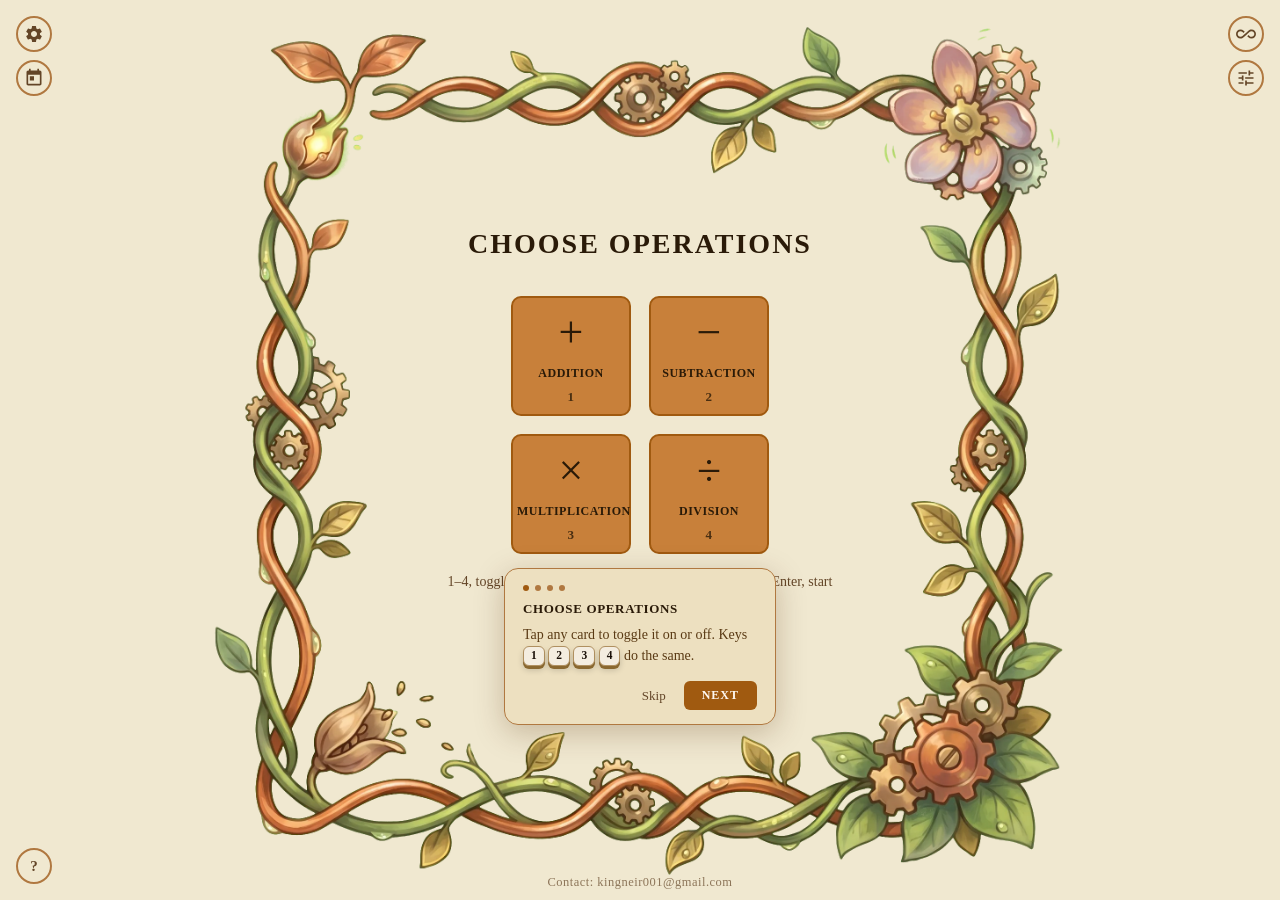
==== commit fd603550: "Updates" ====
--- a/index.html
+++ b/index.html
@@ -4,6 +4,7 @@
 <head>
     <meta charset="UTF-8">
     <meta name="viewport" content="width=device-width, initial-scale=1.0">
+    <meta http-equiv="Content-Security-Policy" content="default-src 'self'; script-src 'self' 'unsafe-inline' 'wasm-unsafe-eval'; style-src 'self' 'unsafe-inline'; img-src 'self' data: https:; font-src 'self' data:;">
     
     <!-- Primary Meta Tags -->
     <title>Math Quiz: Practice Mental Arithmetic Online</title>
@@ -86,8 +87,8 @@
     </svg>
     
 
-  <script type="module" crossorigin src="/assets/main-CNXgOM4j.js"></script>
-  <link rel="stylesheet" crossorigin href="/assets/main-DW6nX6oT.css">
+  <script type="module" crossorigin src="/assets/main-q4UoM2QH.js"></script>
+  <link rel="stylesheet" crossorigin href="/assets/main-myccuoa0.css">
 <link rel="manifest" href="/site.webmanifest"><script id="vite-plugin-pwa:register-sw" src="/registerSW.js"></script></head>
 
 <body>
--- a/assets/main-myccuoa0.css
+++ b/assets/main-myccuoa0.css
@@ -0,0 +1 @@
+:root{--font-display:"Cinzel", "Palatino Linotype", Georgia, serif;--font-body:"Crimson Pro", Georgia, "Times New Roman", serif;--bg:#f0e8d0;--border-img:url(/light_border.webp);--text-primary:#2a1a08;--text-secondary:#5a3a14;--text-muted:#634527;--accent:#a05a10;--accent-hover:#7a4008;--accent-dim:#c8803a;--green:#3d6b1a;--green-hover:#2a4d10;--card-bg:#f0e1c3e0;--card-border:#b07840;--input-bg:#fff8ebf2;--input-border:#a06828;--panel-bg:#ede0c0;--panel-border:#b07840;--seg-bg:#0000000d;--seg-border:#b07840;--weak-bg:#0000000a;--mode-toggle-bg:#e8d8b0;--shadow:#50280040;--danger:#b83010;--glow-color:#a05a104d;--kbd-bg:#f4ede0;--kbd-text:#1a1008;--kbd-border:#b09060;--kbd-shadow:#8a6830}html[data-theme=night]{--bg:#000;--border-img:url(/dark_border.webp);--text-primary:#e8e0f0;--text-secondary:#bcacd8;--text-muted:#9b8cbd;--accent:#9b72cf;--accent-hover:#7c4fbf;--accent-dim:#4a2a80;--green:#2d8a8a;--green-hover:#1f6666;--card-bg:#0c0816d9;--card-border:#3a2660;--input-bg:#06040eeb;--input-border:#5a3a9a;--panel-bg:#0d0914;--panel-border:#3a2260;--seg-bg:#ffffff0d;--seg-border:#3a2260;--weak-bg:#ffffff0a;--mode-toggle-bg:#0a0614;--danger:#e05a3a;--glow-color:#7850c847;--kbd-bg:#1a1030;--kbd-text:#e8e0f0;--kbd-border:#5a3a9a;--kbd-shadow:#2a1060}html[data-theme=forest]{--bg:#e4edd6;--border-img:url(/light_border.webp);--text-primary:#1c2e0a;--text-secondary:#3a5a18;--text-muted:#48632d;--accent:#2e7a18;--accent-hover:#1e5a10;--accent-dim:#6aaa40;--green:#5a8a30;--green-hover:#3a6a18;--card-bg:#d2e6b9e0;--card-border:#7aaa50;--input-bg:#e6f8d7f2;--input-border:#5a8828;--panel-bg:#d0e8b8;--panel-border:#7aaa50;--seg-bg:#0000000d;--seg-border:#7aaa50;--weak-bg:#0000000a;--mode-toggle-bg:#c8e0a8;--shadow:#14320840;--danger:#b83010;--glow-color:#2e7a184d;--kbd-bg:#c8e0a8;--kbd-text:#1c2e0a;--kbd-border:#5a8828;--kbd-shadow:#3a6010}html[data-theme=ocean]{--bg:#010d18;--border-img:url(/dark_border.webp);--text-primary:#c8e8f8;--text-secondary:#80c0dc;--text-muted:#5aa8c4;--accent:#18b0d8;--accent-hover:#0888b0;--accent-dim:#084870;--green:#18a090;--green-hover:#0a7870;--card-bg:#01101cd9;--card-border:#083858;--input-bg:#000812eb;--input-border:#0a5880;--panel-bg:#000e1a;--panel-border:#063050;--seg-bg:#ffffff0d;--seg-border:#063050;--weak-bg:#ffffff0a;--mode-toggle-bg:#000810;--shadow:#001e3c73;--danger:#e05a3a;--glow-color:#12a0d247;--kbd-bg:#000e1a;--kbd-text:#c8e8f8;--kbd-border:#0a5880;--kbd-shadow:#063050}html[data-theme=dusk]{--bg:#10080e;--border-img:url(/dark_border.webp);--text-primary:#ecd8e8;--text-secondary:#c898b8;--text-muted:#aa7cb2;--accent:#c85898;--accent-hover:#a03878;--accent-dim:#581838;--green:#8858a0;--green-hover:#683880;--card-bg:#140812d9;--card-border:#481830;--input-bg:#0a040aeb;--input-border:#782858;--panel-bg:#0e0610;--panel-border:#401428;--seg-bg:#ffffff0d;--seg-border:#381020;--weak-bg:#ffffff0a;--mode-toggle-bg:#0a040c;--shadow:#32001e73;--danger:#e06040;--glow-color:#aa3c8247;--kbd-bg:#0e0610;--kbd-text:#ecd8e8;--kbd-border:#782858;--kbd-shadow:#401428}*{box-sizing:border-box;margin:0;padding:0}[tabindex="-1"]:focus{outline:none}html,body{height:100vh;font-family:var(--font-body);background:var(--bg);color:var(--text-primary);overflow:hidden}#bgc{background-image:var(--border-img);background-position:50%;background-repeat:no-repeat;background-size:contain;justify-content:center;align-items:center;width:100vw;height:100vh;display:flex}.screen{flex-direction:column;justify-content:center;align-items:center;gap:36px;width:100vmin;height:100vmin;display:none;position:relative}.screen.active{display:flex}.screen h1,.screen h2{font-family:var(--font-display);color:var(--text-primary);letter-spacing:2px;text-transform:uppercase;font-size:1.75rem;font-weight:600}.btn-primary{font-size:1.125rem;font-weight:600;font-family:var(--font-display);letter-spacing:1.5px;text-transform:uppercase;background:var(--accent);color:#fff8f0;cursor:pointer;border:none;border-radius:6px;padding:13px 44px;transition:opacity .15s}.btn-primary:hover{opacity:.85}.btn-primary:focus-visible{outline:3px solid var(--accent);outline-offset:3px}.btn-secondary{font-size:1.0625rem;font-weight:600;font-family:var(--font-display);letter-spacing:1px;text-transform:uppercase;color:var(--accent);border:2px solid var(--accent);cursor:pointer;background:0 0;border-radius:6px;padding:11px 32px;transition:opacity .15s}.btn-secondary:hover{opacity:.75}.btn-secondary:focus-visible{outline:3px solid var(--accent);outline-offset:3px}#screen-select{position:relative}#op-grid{grid-template-columns:1fr 1fr;gap:18px;display:grid}#op-fieldset{border:none;margin:0;padding:0}#op-fieldset legend{clip:rect(0 0 0 0);white-space:nowrap;width:1px;height:1px;position:absolute;overflow:hidden}.op-card{width:120px;height:120px;font-size:2.75rem;font-family:var(--font-display);border:2px solid var(--card-border);background:var(--card-bg);color:var(--text-muted);cursor:pointer;opacity:.45;-webkit-user-select:none;user-select:none;border-radius:10px;flex-direction:column;justify-content:center;align-items:center;gap:8px;transition:opacity .15s,transform .1s;display:flex}.op-card:focus-visible{outline:3px solid var(--accent);outline-offset:3px}.op-card .op-label{font-family:var(--font-body);letter-spacing:.5px;text-transform:uppercase;max-width:100%;padding:0 4px;font-size:.75rem;font-weight:600}.op-card.active{background:var(--accent-dim);border-color:var(--accent);color:var(--text-primary);opacity:1}#timer{font-family:var(--font-display);color:var(--text-primary);text-align:center;letter-spacing:2px;min-width:90px;font-size:2.375rem;font-weight:600}#timer.urgent{color:var(--danger)}#calc-row{align-items:center;gap:22px;display:flex}#calc-row span{font-family:var(--font-display);color:var(--text-primary);font-size:3.5rem;font-weight:600}#calc-row .op-sym{color:var(--accent);font-size:3.25rem;font-weight:400}input[type=number]{appearance:textfield}input[type=number]::-webkit-outer-spin-button{appearance:none;margin:0}input[type=number]::-webkit-inner-spin-button{appearance:none;margin:0}#result-input{width:130px;height:72px;font-family:var(--font-display);text-align:center;border:2px solid var(--input-border);background:var(--input-bg);color:var(--text-primary);border-radius:6px;outline:none;padding:2px;font-size:3rem;font-weight:600;transition:border-color .15s}#result-input:focus{border-color:var(--accent)}#result-input.correct{border-color:var(--green)!important}#result-input.wrong{border-color:var(--danger)!important}#btn-submit-mobile,#btn-quit-mobile,#score-live{display:none}#results-inner{text-align:center;flex-direction:column;align-items:center;gap:10px;max-width:360px;display:flex}#score-display{font-family:var(--font-display);color:var(--accent);letter-spacing:3px;font-size:4.5rem;font-weight:600;line-height:1}#tier-badge{font-family:var(--font-body);letter-spacing:2px;text-transform:uppercase;border-radius:20px;padding:5px 16px;font-size:.8125rem;font-weight:600}#tier-badge.tier-developing{color:var(--accent);border:1px solid var(--accent-dim);background:#c8794126}#tier-badge.tier-fluent{color:var(--green);border:1px solid var(--green-hover);background:#6b8c3a26}#tier-badge.tier-automatic{background:var(--seg-bg);color:var(--accent);border:1px solid var(--accent-dim)}#tier-title{font-family:var(--font-display);color:var(--text-primary);letter-spacing:1px;font-size:1.375rem;font-weight:600}#tier-message{font-family:var(--font-body);color:var(--text-secondary);font-size:1.0625rem;font-style:italic;font-weight:400;line-height:1.6}#tier-goal{font-family:var(--font-body);color:var(--green);font-size:.9375rem;font-weight:600}#score-sub{font-family:var(--font-body);color:var(--text-muted);font-size:.9375rem;font-weight:400}#op-breakdown{gap:8px;margin-top:4px;display:flex}.ob-row{background:var(--weak-bg);border:1px solid var(--panel-border);border-radius:8px;flex-direction:column;align-items:center;gap:2px;min-width:52px;padding:8px 12px;display:flex}.ob-sym{font-family:var(--font-display);color:var(--text-muted);font-size:1.125rem}.ob-acc{font-family:var(--font-display);font-size:1.25rem;font-weight:600;line-height:1}.ob-acc.ob-good{color:var(--green)}.ob-acc.ob-ok{color:var(--accent)}.ob-acc.ob-bad{color:var(--danger)}.ob-detail{font-family:var(--font-body);color:var(--text-muted);font-size:.8125rem}.study-callout{border:1px solid var(--accent-dim);background:var(--seg-bg);border-radius:10px;flex-direction:column;align-items:center;gap:8px;width:100%;max-width:340px;margin-top:6px;padding:12px 16px 14px;display:flex}.study-callout[hidden]{display:none}#sparkline{align-items:center;gap:10px;width:100%;max-width:340px;margin-top:8px;display:flex}#sparkline[hidden]{display:none}#sparkline svg{flex:1;height:48px}.spark-range{font-family:var(--font-body);color:var(--text-muted);white-space:nowrap;flex-shrink:0;font-size:.6875rem}.study-heading{font-family:var(--font-body);letter-spacing:1.5px;text-transform:uppercase;color:var(--accent);font-size:.75rem;font-weight:700}.study-facts{flex-wrap:wrap;justify-content:center;gap:8px;display:flex}.study-fact{font-family:var(--font-display);letter-spacing:1px;color:var(--text-primary);background:var(--card-bg);border:1px solid var(--card-border);border-radius:8px;padding:5px 12px;font-size:1.0625rem;font-weight:600}.weak-facts{flex-wrap:wrap;flex-basis:100%;gap:6px;margin-top:8px;display:flex}.weak-fact{font-family:var(--font-display);letter-spacing:.5px;color:var(--text-secondary);background:var(--card-bg);border:1px solid var(--card-border);border-radius:6px;padding:3px 9px;font-size:.875rem;font-weight:600}#result-buttons{flex-shrink:0;align-items:center;gap:18px;margin-top:10px;display:flex}.btn-share{border:2px solid var(--card-border);width:44px;height:44px;color:var(--text-muted);cursor:pointer;background:0 0;border-radius:50%;flex-shrink:0;justify-content:center;align-items:center;transition:opacity .15s,border-color .15s,color .15s;display:flex}.btn-share:hover{border-color:var(--accent);color:var(--accent)}.btn-share:focus-visible{outline:3px solid var(--accent);outline-offset:3px}.btn-share .icon{fill:currentColor;width:20px;height:20px}.results-scroll{scrollbar-width:thin;scrollbar-color:var(--card-border) transparent;flex-direction:column;align-items:center;gap:20px;width:100%;max-width:64vmin;max-height:54vmin;padding:2px 4px 6px;display:flex;overflow-y:auto}@media (width<=600px){.results-scroll{width:100%;max-height:none;overflow-y:visible}}.op-card .op-key{font-family:var(--font-body);opacity:.5;letter-spacing:.3px;font-size:.8125rem;font-weight:600}.op-card.active .op-key{opacity:.8}#history-bar{font-family:var(--font-body);color:var(--text-muted);letter-spacing:.02em;opacity:.85;font-size:.875rem}#select-hints{font-family:var(--font-body);color:var(--text-muted);gap:24px;margin-top:-16px;font-size:.875rem;font-weight:400;display:flex}.screen-hint{font-family:var(--font-body);color:var(--text-muted);gap:20px;font-size:.875rem;font-weight:400;display:flex}.screen-hint span:before{content:""}#expert-toggle{top:16px;border:2px solid var(--card-border);width:36px;height:36px;color:var(--text-muted);cursor:pointer;background:0 0;border-radius:50%;justify-content:center;align-items:center;transition:opacity .15s;display:flex;position:fixed;inset-inline-start:16px}#expert-toggle:hover{opacity:.7}#expert-toggle:focus-visible{outline:3px solid var(--accent);outline-offset:3px}#expert-toggle:after{content:"";top:1px;background:var(--accent);border:1.5px solid var(--bg);border-radius:50%;width:8px;height:8px;display:none;position:absolute;inset-inline-end:1px}#expert-toggle.has-custom:after{display:block}#expert-panel{color:inherit;background:0 0;border:none;max-width:100vw;max-height:100dvh;margin:auto;padding:0;overflow:visible}#expert-panel::backdrop{background:#000000a6}#expert-card{background:var(--panel-bg);border:1px solid var(--panel-border);width:min(520px,92vw);max-height:88vh;box-shadow:0 12px 50px var(--shadow);scrollbar-width:thin;scrollbar-color:var(--text-muted) transparent;border-radius:14px;flex-direction:column;gap:20px;padding:28px 32px 24px;display:flex;overflow-y:auto}#expert-header{justify-content:space-between;align-items:center;display:flex}#expert-header h2{font-family:var(--font-display);letter-spacing:2px;text-transform:uppercase;color:var(--text-primary);font-size:1.125rem;font-weight:600}#expert-close{border:1px solid var(--panel-border);width:30px;height:30px;color:var(--text-muted);cursor:pointer;background:0 0;border-radius:50%;justify-content:center;align-items:center;font-size:1rem;transition:opacity .15s;display:flex}#expert-close:hover{opacity:.65}#expert-close:focus-visible{outline:3px solid var(--accent);outline-offset:2px}.expert-section{flex-direction:column;gap:12px;display:flex}.expert-section-title{font-family:var(--font-body);letter-spacing:1.5px;text-transform:uppercase;color:var(--text-muted);border-bottom:1px solid var(--panel-border);padding-bottom:6px;font-size:.8125rem;font-weight:600}.expert-row{justify-content:space-between;align-items:center;gap:12px;display:flex}.expert-label{font-family:var(--font-body);color:var(--text-secondary);flex-shrink:0;font-size:1rem;font-weight:600}.seg{border:1.5px solid var(--seg-border);border-radius:7px;display:flex;overflow:hidden}.seg button{font-family:var(--font-body);background:var(--seg-bg);color:var(--text-muted);cursor:pointer;white-space:nowrap;border:none;flex:1;padding:7px 12px;font-size:.875rem;font-weight:600;transition:opacity .12s}.seg button+button{border-inline-start:1.5px solid var(--seg-border)}.seg button.active{background:var(--accent);color:#fff8f0}.seg button:focus-visible{outline:2px solid var(--accent);outline-offset:-2px}#range-presets{flex-wrap:wrap}.range-custom{align-items:center;gap:8px;margin-top:4px;display:flex}.range-custom label{font-family:var(--font-body);color:var(--text-muted);font-size:.875rem;font-weight:600}.range-custom input{width:70px;font-family:var(--font-body);border:1.5px solid var(--seg-border);text-align:center;background:var(--input-bg);color:var(--text-primary);border-radius:6px;padding:5px 8px;font-size:.9375rem}.range-custom input:focus,.range-custom-input:focus{border-color:var(--accent);outline:none}.range-custom-input{width:80px;font-family:var(--font-body);border:1.5px solid var(--seg-border);text-align:center;background:var(--input-bg);color:var(--text-primary);border-radius:6px;padding:6px 8px;font-size:1rem}#weight-rows{flex-direction:column;gap:8px;display:flex}.weight-row{align-items:center;gap:10px;display:flex}.weight-sym{font-family:var(--font-display);color:var(--accent);text-align:center;flex-shrink:0;width:20px;font-size:1.125rem;font-weight:600}.weight-row input[type=range]{accent-color:var(--accent);cursor:pointer;flex:1;height:4px}.weight-row input[type=range]:focus-visible{outline:2px solid var(--accent);outline-offset:4px;border-radius:2px}.weight-val{font-family:var(--font-body);color:var(--text-muted);text-align:right;flex-shrink:0;width:32px;font-size:.875rem;font-weight:700}#expert-reset{font-family:var(--font-body);color:var(--danger);cursor:pointer;text-underline-offset:2px;background:0 0;border:none;align-self:center;padding:4px 0;font-size:.9375rem;font-weight:600;text-decoration:underline}#expert-reset:hover{color:var(--accent-hover)}#expert-reset:focus-visible{outline:2px solid var(--danger);border-radius:3px}#focus-toggle{top:16px;border:2px solid var(--card-border);width:36px;height:36px;color:var(--text-muted);cursor:pointer;background:0 0;border-radius:50%;justify-content:center;align-items:center;font-size:1.25rem;transition:opacity .15s;display:flex;position:fixed;inset-inline-end:16px}#focus-toggle:hover{opacity:.7}#focus-toggle:focus-visible{outline:3px solid var(--accent);outline-offset:3px}#focus-toggle.on{background:var(--accent);border-color:var(--accent);color:#fff8f0;box-shadow:0 0 12px var(--accent-dim)}#btn-daily{top:60px;border:2px solid var(--card-border);width:36px;height:36px;color:var(--text-muted);cursor:pointer;background:0 0;border-radius:50%;justify-content:center;align-items:center;transition:opacity .15s;display:flex;position:fixed;inset-inline-start:16px}#btn-daily:hover{opacity:.7}#btn-daily:focus-visible{outline:3px solid var(--accent);outline-offset:3px}#btn-daily.on{background:var(--accent);border-color:var(--accent);color:#fff8f0;box-shadow:0 0 12px var(--accent-dim)}body.focus-active #bgc{background-image:none;background-color:var(--bg)}body.focus-active #screen-quiz{background:var(--bg)}body.focus-active #timer,body.focus-active #score-live{display:none}body.focus-active #calc-row span{color:var(--text-primary)}body.focus-active #calc-row .op-sym{color:var(--accent)}body.focus-active #result-input{background:var(--input-bg);color:var(--text-primary);border-color:var(--card-border)}body.focus-active #result-input:focus{border-color:var(--accent)}body.focus-active #result-input.correct,body.focus-active #result-input.wrong{border-color:var(--card-border)!important}#focus-glow{pointer-events:none;z-index:999;display:none;position:fixed;inset:0}#focus-glow:before{content:"";box-shadow:inset 0 0 100px 40px var(--glow-color);opacity:.4;will-change:opacity;animation:4s ease-in-out infinite focusBreathe;position:absolute;inset:0}body.focus-active #focus-glow{display:block}@keyframes focusBreathe{0%{opacity:.18}50%{opacity:.7}to{opacity:.18}}#focus-stat-row{flex-wrap:wrap;justify-content:center;gap:18px 30px;max-width:360px;display:flex}.focus-stat{flex-direction:column;align-items:center;gap:2px;display:flex}.focus-stat-num{font-family:var(--font-display);color:var(--accent);letter-spacing:2px;font-size:3rem;font-weight:600;line-height:1}.focus-stat-num.sm{letter-spacing:1px;font-size:1.75rem}.focus-stat-label{font-family:var(--font-body);letter-spacing:1.2px;text-transform:uppercase;color:var(--text-muted);font-size:.8125rem;font-weight:600}#weak-spots{flex-direction:column;gap:8px;width:100%;max-width:320px;display:flex}#weak-spots h2{font-family:var(--font-display);letter-spacing:1.5px;text-transform:uppercase;color:var(--text-muted);margin-bottom:2px;font-size:.8125rem;font-weight:600}.weak-item{background:var(--weak-bg);border:1px solid var(--panel-border);border-radius:8px;flex-wrap:wrap;justify-content:space-between;align-items:center;padding:10px 14px;display:flex}.weak-item-label{font-family:var(--font-body);color:var(--text-primary);font-size:1rem;font-weight:600}.weak-item-count{font-family:var(--font-body);color:var(--danger);font-size:.9375rem;font-weight:700}#no-weak{font-family:var(--font-body);color:var(--green);text-align:center;font-size:1rem;font-style:italic;font-weight:600}.lang-btn{font-family:var(--font-body);text-align:left;border:1px solid var(--seg-border);color:var(--text-secondary);cursor:pointer;white-space:nowrap;background:0 0;border-radius:6px;padding:8px 12px;font-size:.9375rem;font-weight:600;transition:background .12s}.lang-btn:hover{background:var(--seg-bg)}.lang-btn:focus-visible{outline:2px solid var(--accent);outline-offset:-2px}.lang-btn.active{background:var(--accent);color:#fff8f0;border-color:var(--accent)}#settings-toggle{top:60px;border:2px solid var(--card-border);width:36px;height:36px;color:var(--text-muted);cursor:pointer;z-index:1000;background:0 0;border-radius:50%;justify-content:center;align-items:center;transition:opacity .15s;display:flex;position:fixed;inset-inline-end:16px}#settings-toggle:hover{opacity:.7}#settings-toggle:focus-visible{outline:3px solid var(--accent);outline-offset:3px}#settings-panel{color:inherit;background:0 0;border:none;max-width:100vw;max-height:100dvh;margin:auto;padding:0;overflow:visible}#settings-panel::backdrop{background:#00000080}#settings-card{background:var(--panel-bg);border:1px solid var(--panel-border);width:min(420px,92vw);max-height:85vh;box-shadow:0 12px 50px var(--shadow);scrollbar-width:thin;scrollbar-color:var(--text-muted) transparent;border-radius:16px;flex-direction:column;gap:0;padding:20px 24px;display:flex;overflow-y:auto}#settings-header{justify-content:space-between;align-items:center;margin-bottom:20px;display:flex}#settings-header h2{font-family:var(--font-display);letter-spacing:2px;text-transform:uppercase;color:var(--text-primary);font-size:1.125rem;font-weight:600}#settings-close{border:1px solid var(--panel-border);width:30px;height:30px;color:var(--text-muted);cursor:pointer;background:0 0;border-radius:50%;justify-content:center;align-items:center;font-size:1rem;transition:opacity .15s;display:flex}#settings-close:hover{opacity:.65}#settings-close:focus-visible{outline:3px solid var(--accent);outline-offset:2px}.settings-section{border-bottom:1px solid var(--seg-border);margin-bottom:20px;padding-bottom:20px}.settings-section:last-child{border-bottom:none;margin-bottom:0;padding-bottom:0}.settings-section-title{text-transform:uppercase;letter-spacing:.1em;color:var(--text-muted);font-size:.6875rem;font-weight:600;font-family:var(--font-body);margin-bottom:12px}#st-swatches{flex-wrap:wrap;gap:10px;display:flex}.st-swatch{cursor:pointer;border:3px solid #0000;border-radius:50%;width:36px;height:36px;padding:0;transition:transform .15s}.st-swatch:hover{transform:scale(1.1)}.st-swatch:focus-visible{outline:3px solid var(--accent);outline-offset:2px}.st-swatch.st-active{border-color:var(--text-primary);transform:scale(1.15)}.st-swatch[data-preset=parchment]{background:#a05a10}.st-swatch[data-preset=night]{background:#9b72cf}.st-swatch[data-preset=forest]{background:#2e7a18}.st-swatch[data-preset=ocean]{background:#18b0d8}.st-swatch[data-preset=dusk]{background:#c85898}#st-lang-grid{flex-wrap:wrap;gap:6px;display:flex}.settings-row{color:var(--text-primary);font-size:.9375rem;font-family:var(--font-body);justify-content:space-between;align-items:center;padding:8px 0;display:flex}button[role=switch]{background:var(--seg-bg);width:52px;height:28px;color:var(--text-muted);cursor:pointer;border:none;border:1.5px solid var(--seg-border);border-radius:14px;flex-shrink:0;font-size:.75rem;font-weight:700;transition:background .2s}button[role=switch][aria-checked=true]{background:var(--accent);color:#fff8f0;border-color:var(--accent)}button[role=switch]:focus-visible{outline:2px solid var(--accent);outline-offset:2px}.btn-danger{border:1.5px solid var(--danger);color:var(--danger);font-size:.9375rem;font-family:var(--font-body);cursor:pointer;background:0 0;border-radius:8px;width:100%;padding:10px 20px;transition:background .15s,color .15s}.btn-danger:hover{background:var(--danger);color:#fff}.btn-danger:focus-visible{outline:2px solid var(--danger);outline-offset:2px}.settings-danger{border-bottom:none!important;margin-bottom:0!important;padding-bottom:0!important}.input-wrong{border-color:var(--danger)!important;color:var(--danger)!important;background:#b8301014!important}.icon{fill:currentColor;flex-shrink:0;width:20px;height:20px}@media (width<=600px){html,body{height:auto;min-height:100vh;overflow:auto}#bgc{background-color:var(--bg);height:auto;min-height:100svh;background-image:none!important}.screen{box-sizing:border-box;justify-content:center;gap:20px;width:100%;height:auto;min-height:100svh;padding:72px 16px}.screen h1,.screen h2{letter-spacing:1px;font-size:1.25rem}.btn-primary{padding:12px 32px;font-size:1rem}.btn-secondary{padding:10px 24px;font-size:.9375rem}#op-grid{gap:12px}.op-card{gap:6px;width:90px;height:90px;font-size:2.125rem}.op-card .op-label{letter-spacing:0;font-size:.65rem}.op-card .op-key,#select-hints,.screen-hint{display:none}#timer{min-width:70px;font-size:1.75rem}#calc-row{gap:14px}#calc-row span{font-size:2.625rem}#calc-row .op-sym{font-size:2.375rem}#result-input{width:110px;height:60px;font-size:2.375rem}#score-live{font-size:1.0625rem}#results-inner{max-width:100%}#score-display{font-size:3.75rem}#tier-title{font-size:1.125rem}#tier-message{font-size:.9375rem}#tier-goal{font-size:.875rem}#score-sub{font-size:.8125rem}#op-breakdown{flex-wrap:wrap;justify-content:center;gap:6px}#result-buttons{flex-direction:column;align-items:center;gap:12px}#focus-stat-row{flex-wrap:wrap;justify-content:center;gap:16px}.focus-stat-num{font-size:2.25rem}.focus-stat-num.sm{font-size:1.375rem}.focus-stat-label{font-size:.6875rem}#weak-spots{max-width:100%}.weak-item-label{font-size:.875rem}.weak-item-count{font-size:.8125rem}#expert-card{gap:16px;padding:20px 18px 18px}#expert-header h2{font-size:.9375rem}.expert-label{font-size:.875rem}.seg button{padding:6px 8px;font-size:.8125rem}.expert-section-title{font-size:.6875rem}.expert-row{flex-direction:column;align-items:stretch;gap:8px}.expert-label{flex-shrink:1}.expert-row .seg{width:100%}#range-presets,#seg-timer,#seg-dir{border:none;flex-wrap:wrap;gap:6px;overflow:visible}#range-presets button,#seg-timer button,#seg-dir button{border:1.5px solid var(--seg-border);border-radius:6px;flex:1 0 auto}#seg-dir button{min-width:92px}#expert-toggle,#focus-toggle{width:32px;height:32px;top:12px}#btn-daily{top:52px;width:32px;height:32px;inset-inline-start:12px}#expert-toggle{inset-inline-start:12px}#focus-toggle{inset-inline-end:12px}#settings-toggle{top:52px;width:32px;height:32px;inset-inline-end:12px}#help-btn{bottom:12px;width:32px;height:32px;font-size:.875rem;inset-inline-start:12px}#help-panel{bottom:52px;inset-inline-start:12px}#btn-submit-mobile,#btn-quit-mobile{border-radius:50%;justify-content:center;align-items:center;width:64px;height:64px;padding:0;font-size:1.75rem;display:flex}#btn-quit-mobile{top:92px;opacity:.75;border-radius:50%;width:32px;height:32px;padding:0;font-size:1rem;position:fixed;inset-inline-end:12px}}@media (pointer:coarse),(width<=1024px){#select-hints,.screen-hint,.op-key{display:none!important}}kbd{color:var(--kbd-text);background:var(--kbd-bg);border:1.5px solid var(--kbd-border);box-shadow:0 3px 0 var(--kbd-shadow), 0 4px 6px #0000002e;white-space:nowrap;vertical-align:middle;cursor:default;-webkit-user-select:none;user-select:none;border-radius:6px;padding:3px 7px 4px;font-family:Crimson Pro,Georgia,serif;font-size:.82em;font-weight:700;line-height:1;display:inline-block;position:relative;top:-1px}#help-btn{bottom:16px;border:2px solid var(--card-border);width:36px;height:36px;color:var(--text-muted);font-family:var(--font-display);cursor:pointer;z-index:1000;background:0 0;border-radius:50%;justify-content:center;align-items:center;font-size:.9375rem;font-weight:700;transition:border-color .15s,color .15s,opacity .15s;display:flex;position:fixed;inset-inline-start:16px}#help-btn:hover{border-color:var(--accent);color:var(--accent)}#help-btn:focus-visible{outline:3px solid var(--accent);outline-offset:3px}@media (pointer:coarse){#help-btn{display:none}}#help-panel{bottom:60px;z-index:1001;background:var(--panel-bg);border:1.5px solid var(--card-border);box-shadow:0 8px 28px var(--shadow);border-radius:14px;min-width:290px;padding:16px 20px 18px;position:fixed;inset-inline-start:16px}#help-header{justify-content:space-between;align-items:center;margin-bottom:14px;display:flex}#help-title{font-family:var(--font-display);letter-spacing:.06em;text-transform:uppercase;color:var(--text-primary);font-size:.9375rem;font-weight:700}#help-close{color:var(--text-muted);cursor:pointer;background:0 0;border:none;padding:2px 4px;font-size:1.125rem;line-height:1}#help-close:hover{color:var(--text-primary)}.help-section{margin-bottom:14px}.help-section:last-child{margin-bottom:0}.help-section-title{font-family:var(--font-display);letter-spacing:.1em;text-transform:uppercase;color:var(--text-muted);margin-bottom:8px;font-size:.6875rem;font-weight:600}.help-row{color:var(--text-primary);justify-content:space-between;align-items:center;gap:16px;padding:5px 0;font-size:1rem;display:flex}.help-keys{flex-shrink:0;align-items:center;gap:4px;display:flex}#onboarding{z-index:1500;pointer-events:none;position:fixed;inset:0}#ob-card{background:var(--panel-bg);border:1.5px solid var(--card-border);width:272px;box-shadow:0 8px 30px var(--shadow);pointer-events:all;border-radius:14px;padding:16px 18px 14px;position:absolute}#ob-step-dots{gap:6px;margin-bottom:10px;display:flex}.ob-dot{background:var(--seg-border);border-radius:50%;width:6px;height:6px;transition:background .2s}.ob-dot-active{background:var(--accent)}#ob-title{font-family:var(--font-display);letter-spacing:.05em;text-transform:uppercase;color:var(--text-primary);margin-bottom:7px;font-size:.8125rem;font-weight:600}#ob-body{color:var(--text-secondary);margin-bottom:14px;font-size:.875rem;line-height:1.55}#ob-actions{justify-content:flex-end;align-items:center;gap:10px;display:flex}#ob-skip{color:var(--text-muted);cursor:pointer;font-size:.8125rem;font-family:var(--font-body);background:0 0;border:none;padding:4px 8px}#ob-skip:hover{color:var(--text-primary)}#ob-actions .btn-primary{letter-spacing:1px;padding:7px 18px;font-size:.75rem}.ob-pulse{position:relative}.ob-pulse:after{content:"";border-radius:inherit;box-shadow:0 0 0 4px var(--glow-color);opacity:0;pointer-events:none;z-index:-1;animation:1.6s ease-out infinite obPulse;position:absolute;inset:-4px}@keyframes obPulse{0%{opacity:.8;transform:scale(.9)}60%{opacity:0;transform:scale(1.15)}to{opacity:0;transform:scale(.9)}}#countdown[hidden]{display:none}#countdown{background:var(--bg);z-index:10;font-family:var(--font-display);color:var(--accent);pointer-events:none;justify-content:center;align-items:center;font-size:clamp(5rem,20vw,9rem);font-weight:700;display:flex;position:absolute;inset:0}#contact-link{letter-spacing:.04em;color:var(--text-muted);opacity:.7;z-index:5;cursor:pointer;-webkit-user-select:text;user-select:text;white-space:nowrap;background:0 0;border:none;padding:0;font-family:inherit;font-size:.78rem;text-decoration:none;transition:opacity .2s,color .2s;position:fixed;bottom:10px;left:50%;transform:translate(-50%)}#contact-link:hover,#contact-link:focus-visible{opacity:1;color:var(--accent);text-decoration:underline}body.focus-active #contact-link{display:none}@media (width<=600px){#contact-link{inset-inline-start:12px;bottom:20px;transform:none}}@media (prefers-reduced-motion:reduce){.ob-pulse,#focus-glow:before{animation:none}*,:before,:after{transition:none!important}body.focus-active #focus-glow{display:none}}
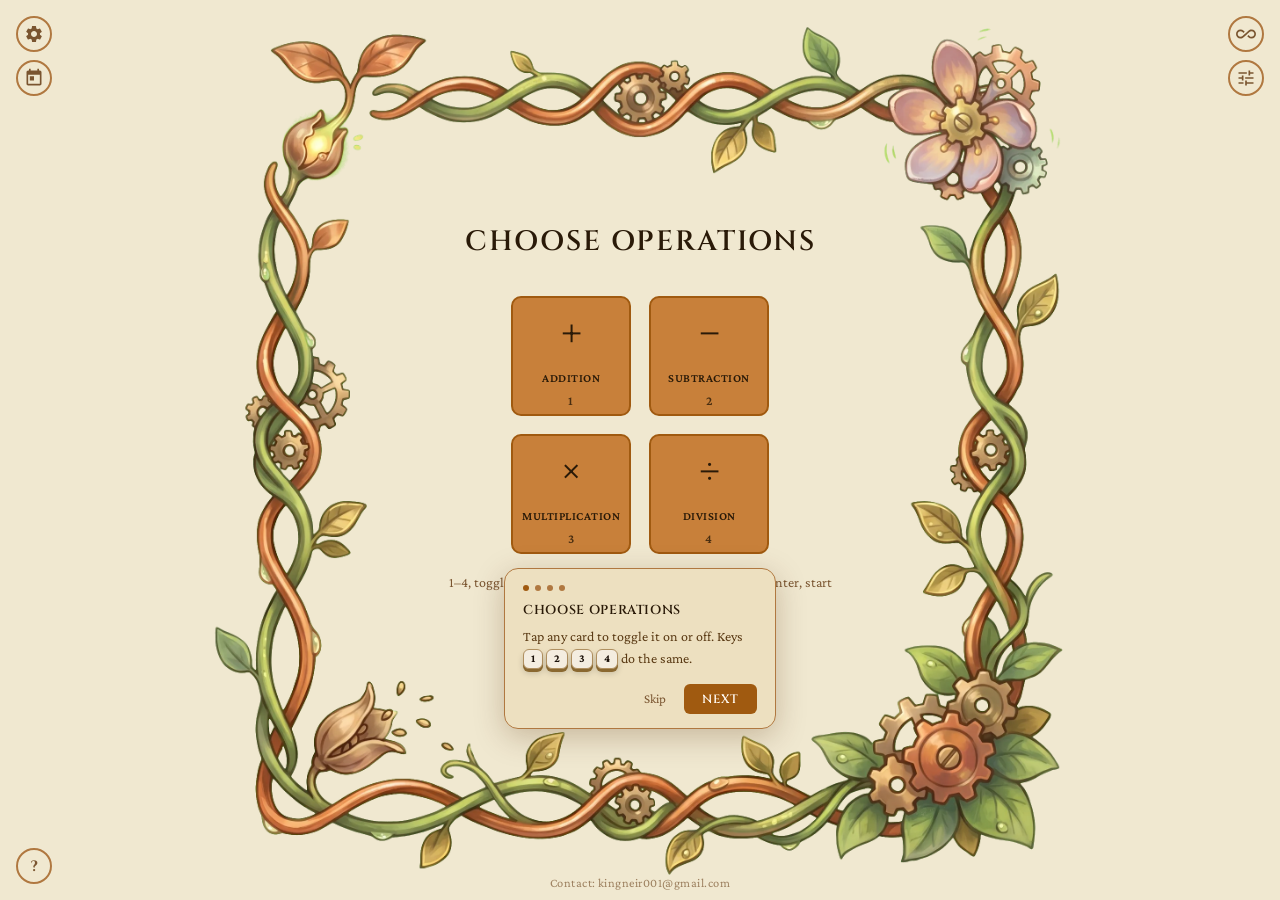
==== commit e0d797b7: "Updates" ====
--- a/index.html
+++ b/index.html
@@ -4,7 +4,6 @@
 <head>
     <meta charset="UTF-8">
     <meta name="viewport" content="width=device-width, initial-scale=1.0">
-    <meta http-equiv="Content-Security-Policy" content="default-src 'self'; script-src 'self' 'unsafe-inline' 'wasm-unsafe-eval'; style-src 'self' 'unsafe-inline'; img-src 'self' data: https:; font-src 'self' data:;">
     
     <!-- Primary Meta Tags -->
     <title>Math Quiz: Practice Mental Arithmetic Online</title>
@@ -87,8 +86,8 @@
     </svg>
     
 
-  <script type="module" crossorigin src="/assets/main-q4UoM2QH.js"></script>
-  <link rel="stylesheet" crossorigin href="/assets/main-myccuoa0.css">
+  <script type="module" crossorigin src="/assets/main-CNXgOM4j.js"></script>
+  <link rel="stylesheet" crossorigin href="/assets/main-DW6nX6oT.css">
 <link rel="manifest" href="/site.webmanifest"><script id="vite-plugin-pwa:register-sw" src="/registerSW.js"></script></head>
 
 <body>
--- a/assets/main-DW6nX6oT.css
+++ b/assets/main-DW6nX6oT.css
@@ -0,0 +1 @@
+:root{--font-display:"Cinzel", "Palatino Linotype", Georgia, serif;--font-body:"Crimson Pro", Georgia, "Times New Roman", serif;--bg:#f0e8d0;--border-img:url(/light_border.webp);--text-primary:#2a1a08;--text-secondary:#5a3a14;--text-muted:#7a5530;--accent:#a05a10;--accent-hover:#7a4008;--accent-dim:#c8803a;--green:#3d6b1a;--green-hover:#2a4d10;--card-bg:#f0e1c3e0;--card-border:#b07840;--input-bg:#fff8ebf2;--input-border:#a06828;--panel-bg:#ede0c0;--panel-border:#b07840;--seg-bg:#0000000d;--seg-border:#b07840;--weak-bg:#0000000a;--mode-toggle-bg:#e8d8b0;--shadow:#50280040;--danger:#b83010;--glow-color:#a05a104d;--kbd-bg:#f4ede0;--kbd-text:#1a1008;--kbd-border:#b09060;--kbd-shadow:#8a6830}html[data-theme=night]{--bg:#000;--border-img:url(/dark_border.webp);--text-primary:#e8e0f0;--text-secondary:#bcacd8;--text-muted:#8878a8;--accent:#9b72cf;--accent-hover:#7c4fbf;--accent-dim:#4a2a80;--green:#2d8a8a;--green-hover:#1f6666;--card-bg:#0c0816d9;--card-border:#3a2660;--input-bg:#06040eeb;--input-border:#5a3a9a;--panel-bg:#0d0914;--panel-border:#3a2260;--seg-bg:#ffffff0d;--seg-border:#3a2260;--weak-bg:#ffffff0a;--mode-toggle-bg:#0a0614;--danger:#e05a3a;--glow-color:#7850c847;--kbd-bg:#1a1030;--kbd-text:#e8e0f0;--kbd-border:#5a3a9a;--kbd-shadow:#2a1060}html[data-theme=forest]{--bg:#e4edd6;--border-img:url(/light_border.webp);--text-primary:#1c2e0a;--text-secondary:#3a5a18;--text-muted:#5a7a38;--accent:#2e7a18;--accent-hover:#1e5a10;--accent-dim:#6aaa40;--green:#5a8a30;--green-hover:#3a6a18;--card-bg:#d2e6b9e0;--card-border:#7aaa50;--input-bg:#e6f8d7f2;--input-border:#5a8828;--panel-bg:#d0e8b8;--panel-border:#7aaa50;--seg-bg:#0000000d;--seg-border:#7aaa50;--weak-bg:#0000000a;--mode-toggle-bg:#c8e0a8;--shadow:#14320840;--danger:#b83010;--glow-color:#2e7a184d;--kbd-bg:#c8e0a8;--kbd-text:#1c2e0a;--kbd-border:#5a8828;--kbd-shadow:#3a6010}html[data-theme=ocean]{--bg:#010d18;--border-img:url(/dark_border.webp);--text-primary:#c8e8f8;--text-secondary:#80c0dc;--text-muted:#4a90b0;--accent:#18b0d8;--accent-hover:#0888b0;--accent-dim:#084870;--green:#18a090;--green-hover:#0a7870;--card-bg:#01101cd9;--card-border:#083858;--input-bg:#000812eb;--input-border:#0a5880;--panel-bg:#000e1a;--panel-border:#063050;--seg-bg:#ffffff0d;--seg-border:#063050;--weak-bg:#ffffff0a;--mode-toggle-bg:#000810;--shadow:#001e3c73;--danger:#e05a3a;--glow-color:#12a0d247;--kbd-bg:#000e1a;--kbd-text:#c8e8f8;--kbd-border:#0a5880;--kbd-shadow:#063050}html[data-theme=dusk]{--bg:#10080e;--border-img:url(/dark_border.webp);--text-primary:#ecd8e8;--text-secondary:#c898b8;--text-muted:#9868a0;--accent:#c85898;--accent-hover:#a03878;--accent-dim:#581838;--green:#8858a0;--green-hover:#683880;--card-bg:#140812d9;--card-border:#481830;--input-bg:#0a040aeb;--input-border:#782858;--panel-bg:#0e0610;--panel-border:#401428;--seg-bg:#ffffff0d;--seg-border:#381020;--weak-bg:#ffffff0a;--mode-toggle-bg:#0a040c;--shadow:#32001e73;--danger:#e06040;--glow-color:#aa3c8247;--kbd-bg:#0e0610;--kbd-text:#ecd8e8;--kbd-border:#782858;--kbd-shadow:#401428}*{box-sizing:border-box;margin:0;padding:0}[tabindex="-1"]:focus{outline:none}html,body{height:100vh;font-family:var(--font-body);background:var(--bg);color:var(--text-primary);overflow:hidden}#bgc{background-image:var(--border-img);background-position:50%;background-repeat:no-repeat;background-size:contain;justify-content:center;align-items:center;width:100vw;height:100vh;display:flex}.screen{flex-direction:column;justify-content:center;align-items:center;gap:36px;width:100vmin;height:100vmin;display:none;position:relative}.screen.active{display:flex}.screen h1,.screen h2{font-family:var(--font-display);color:var(--text-primary);letter-spacing:2px;text-transform:uppercase;font-size:1.75rem;font-weight:600}.btn-primary{font-size:1.125rem;font-weight:600;font-family:var(--font-display);letter-spacing:1.5px;text-transform:uppercase;background:var(--accent);color:#fff8f0;cursor:pointer;border:none;border-radius:6px;padding:13px 44px;transition:opacity .15s}.btn-primary:hover{opacity:.85}.btn-primary:focus-visible{outline:3px solid var(--accent);outline-offset:3px}.btn-secondary{font-size:1.0625rem;font-weight:600;font-family:var(--font-display);letter-spacing:1px;text-transform:uppercase;color:var(--accent);border:2px solid var(--accent);cursor:pointer;background:0 0;border-radius:6px;padding:11px 32px;transition:opacity .15s}.btn-secondary:hover{opacity:.75}.btn-secondary:focus-visible{outline:3px solid var(--accent);outline-offset:3px}#screen-select{position:relative}#op-grid{grid-template-columns:1fr 1fr;gap:18px;display:grid}#op-fieldset{border:none;margin:0;padding:0}#op-fieldset legend{clip:rect(0 0 0 0);white-space:nowrap;width:1px;height:1px;position:absolute;overflow:hidden}.op-card{width:120px;height:120px;font-size:2.75rem;font-family:var(--font-display);border:2px solid var(--card-border);background:var(--card-bg);color:var(--text-muted);cursor:pointer;opacity:.45;-webkit-user-select:none;user-select:none;border-radius:10px;flex-direction:column;justify-content:center;align-items:center;gap:8px;transition:opacity .15s,transform .1s;display:flex}.op-card:focus-visible{outline:3px solid var(--accent);outline-offset:3px}.op-card .op-label{font-family:var(--font-body);letter-spacing:.5px;text-transform:uppercase;max-width:100%;padding:0 4px;font-size:.75rem;font-weight:600}.op-card.active{background:var(--accent-dim);border-color:var(--accent);color:var(--text-primary);opacity:1}#timer{font-family:var(--font-display);color:var(--text-primary);text-align:center;letter-spacing:2px;min-width:90px;font-size:2.375rem;font-weight:600}#timer.urgent{color:var(--danger)}#calc-row{align-items:center;gap:22px;display:flex}#calc-row span{font-family:var(--font-display);color:var(--text-primary);font-size:3.5rem;font-weight:600}#calc-row .op-sym{color:var(--accent);font-size:3.25rem;font-weight:400}input[type=number]{appearance:textfield}input[type=number]::-webkit-outer-spin-button{appearance:none;margin:0}input[type=number]::-webkit-inner-spin-button{appearance:none;margin:0}#result-input{width:130px;height:72px;font-family:var(--font-display);text-align:center;border:2px solid var(--input-border);background:var(--input-bg);color:var(--text-primary);border-radius:6px;outline:none;padding:2px;font-size:3rem;font-weight:600;transition:border-color .15s}#result-input:focus{border-color:var(--accent)}#result-input.correct{border-color:var(--green)!important}#result-input.wrong{border-color:var(--danger)!important}#btn-submit-mobile,#btn-quit-mobile,#score-live{display:none}#results-inner{text-align:center;flex-direction:column;align-items:center;gap:10px;max-width:360px;display:flex}#score-display{font-family:var(--font-display);color:var(--accent);letter-spacing:3px;font-size:4.5rem;font-weight:600;line-height:1}#tier-badge{font-family:var(--font-body);letter-spacing:2px;text-transform:uppercase;border-radius:20px;padding:5px 16px;font-size:.8125rem;font-weight:600}#tier-badge.tier-developing{color:var(--accent);border:1px solid var(--accent-dim);background:#c8794126}#tier-badge.tier-fluent{color:var(--green);border:1px solid var(--green-hover);background:#6b8c3a26}#tier-badge.tier-automatic{background:var(--seg-bg);color:var(--accent);border:1px solid var(--accent-dim)}#tier-title{font-family:var(--font-display);color:var(--text-primary);letter-spacing:1px;font-size:1.375rem;font-weight:600}#tier-message{font-family:var(--font-body);color:var(--text-secondary);font-size:1.0625rem;font-style:italic;font-weight:400;line-height:1.6}#tier-goal{font-family:var(--font-body);color:var(--green);font-size:.9375rem;font-weight:600}#score-sub{font-family:var(--font-body);color:var(--text-muted);font-size:.9375rem;font-weight:400}#op-breakdown{gap:8px;margin-top:4px;display:flex}.ob-row{background:var(--weak-bg);border:1px solid var(--panel-border);border-radius:8px;flex-direction:column;align-items:center;gap:2px;min-width:52px;padding:8px 12px;display:flex}.ob-sym{font-family:var(--font-display);color:var(--text-muted);font-size:1.125rem}.ob-acc{font-family:var(--font-display);font-size:1.25rem;font-weight:600;line-height:1}.ob-acc.ob-good{color:var(--green)}.ob-acc.ob-ok{color:var(--accent)}.ob-acc.ob-bad{color:var(--danger)}.ob-detail{font-family:var(--font-body);color:var(--text-muted);font-size:.8125rem}.study-callout{border:1px solid var(--accent-dim);background:var(--seg-bg);border-radius:10px;flex-direction:column;align-items:center;gap:8px;width:100%;max-width:340px;margin-top:6px;padding:12px 16px 14px;display:flex}.study-callout[hidden]{display:none}#sparkline{align-items:center;gap:10px;width:100%;max-width:340px;margin-top:8px;display:flex}#sparkline[hidden]{display:none}#sparkline svg{flex:1;height:48px}.spark-range{font-family:var(--font-body);color:var(--text-muted);white-space:nowrap;flex-shrink:0;font-size:.6875rem}.study-heading{font-family:var(--font-body);letter-spacing:1.5px;text-transform:uppercase;color:var(--accent);font-size:.75rem;font-weight:700}.study-facts{flex-wrap:wrap;justify-content:center;gap:8px;display:flex}.study-fact{font-family:var(--font-display);letter-spacing:1px;color:var(--text-primary);background:var(--card-bg);border:1px solid var(--card-border);border-radius:8px;padding:5px 12px;font-size:1.0625rem;font-weight:600}.weak-facts{flex-wrap:wrap;flex-basis:100%;gap:6px;margin-top:8px;display:flex}.weak-fact{font-family:var(--font-display);letter-spacing:.5px;color:var(--text-secondary);background:var(--card-bg);border:1px solid var(--card-border);border-radius:6px;padding:3px 9px;font-size:.875rem;font-weight:600}#result-buttons{flex-shrink:0;align-items:center;gap:18px;margin-top:10px;display:flex}.btn-share{border:2px solid var(--card-border);width:44px;height:44px;color:var(--text-muted);cursor:pointer;background:0 0;border-radius:50%;flex-shrink:0;justify-content:center;align-items:center;transition:opacity .15s,border-color .15s,color .15s;display:flex}.btn-share:hover{border-color:var(--accent);color:var(--accent)}.btn-share:focus-visible{outline:3px solid var(--accent);outline-offset:3px}.btn-share .icon{fill:currentColor;width:20px;height:20px}.results-scroll{scrollbar-width:thin;scrollbar-color:var(--card-border) transparent;flex-direction:column;align-items:center;gap:20px;width:100%;max-width:64vmin;max-height:54vmin;padding:2px 4px 6px;display:flex;overflow-y:auto}@media (width<=600px){.results-scroll{width:100%;max-height:none;overflow-y:visible}}.op-card .op-key{font-family:var(--font-body);opacity:.5;letter-spacing:.3px;font-size:.8125rem;font-weight:600}.op-card.active .op-key{opacity:.8}#history-bar{font-family:var(--font-body);color:var(--text-muted);letter-spacing:.02em;opacity:.85;font-size:.875rem}#select-hints{font-family:var(--font-body);color:var(--text-muted);gap:24px;margin-top:-16px;font-size:.875rem;font-weight:400;display:flex}.screen-hint{font-family:var(--font-body);color:var(--text-muted);gap:20px;font-size:.875rem;font-weight:400;display:flex}.screen-hint span:before{content:""}#expert-toggle{top:16px;border:2px solid var(--card-border);width:36px;height:36px;color:var(--text-muted);cursor:pointer;background:0 0;border-radius:50%;justify-content:center;align-items:center;transition:opacity .15s;display:flex;position:fixed;inset-inline-start:16px}#expert-toggle:hover{opacity:.7}#expert-toggle:focus-visible{outline:3px solid var(--accent);outline-offset:3px}#expert-toggle:after{content:"";top:1px;background:var(--accent);border:1.5px solid var(--bg);border-radius:50%;width:8px;height:8px;display:none;position:absolute;inset-inline-end:1px}#expert-toggle.has-custom:after{display:block}#expert-panel{color:inherit;background:0 0;border:none;max-width:100vw;max-height:100dvh;margin:auto;padding:0;overflow:visible}#expert-panel::backdrop{background:#000000a6}#expert-card{background:var(--panel-bg);border:1px solid var(--panel-border);width:min(520px,92vw);max-height:88vh;box-shadow:0 12px 50px var(--shadow);scrollbar-width:thin;scrollbar-color:var(--text-muted) transparent;border-radius:14px;flex-direction:column;gap:20px;padding:28px 32px 24px;display:flex;overflow-y:auto}#expert-header{justify-content:space-between;align-items:center;display:flex}#expert-header h2{font-family:var(--font-display);letter-spacing:2px;text-transform:uppercase;color:var(--text-primary);font-size:1.125rem;font-weight:600}#expert-close{border:1px solid var(--panel-border);width:30px;height:30px;color:var(--text-muted);cursor:pointer;background:0 0;border-radius:50%;justify-content:center;align-items:center;font-size:1rem;transition:opacity .15s;display:flex}#expert-close:hover{opacity:.65}#expert-close:focus-visible{outline:3px solid var(--accent);outline-offset:2px}.expert-section{flex-direction:column;gap:12px;display:flex}.expert-section-title{font-family:var(--font-body);letter-spacing:1.5px;text-transform:uppercase;color:var(--text-muted);border-bottom:1px solid var(--panel-border);padding-bottom:6px;font-size:.8125rem;font-weight:600}.expert-row{justify-content:space-between;align-items:center;gap:12px;display:flex}.expert-label{font-family:var(--font-body);color:var(--text-secondary);flex-shrink:0;font-size:1rem;font-weight:600}.seg{border:1.5px solid var(--seg-border);border-radius:7px;display:flex;overflow:hidden}.seg button{font-family:var(--font-body);background:var(--seg-bg);color:var(--text-muted);cursor:pointer;white-space:nowrap;border:none;flex:1;padding:7px 12px;font-size:.875rem;font-weight:600;transition:opacity .12s}.seg button+button{border-inline-start:1.5px solid var(--seg-border)}.seg button.active{background:var(--accent);color:#fff8f0}.seg button:focus-visible{outline:2px solid var(--accent);outline-offset:-2px}#range-presets{flex-wrap:wrap}.range-custom{align-items:center;gap:8px;margin-top:4px;display:flex}.range-custom label{font-family:var(--font-body);color:var(--text-muted);font-size:.875rem;font-weight:600}.range-custom input{width:70px;font-family:var(--font-body);border:1.5px solid var(--seg-border);text-align:center;background:var(--input-bg);color:var(--text-primary);border-radius:6px;padding:5px 8px;font-size:.9375rem}.range-custom input:focus,.range-custom-input:focus{border-color:var(--accent);outline:none}.range-custom-input{width:80px;font-family:var(--font-body);border:1.5px solid var(--seg-border);text-align:center;background:var(--input-bg);color:var(--text-primary);border-radius:6px;padding:6px 8px;font-size:1rem}#weight-rows{flex-direction:column;gap:8px;display:flex}.weight-row{align-items:center;gap:10px;display:flex}.weight-sym{font-family:var(--font-display);color:var(--accent);text-align:center;flex-shrink:0;width:20px;font-size:1.125rem;font-weight:600}.weight-row input[type=range]{accent-color:var(--accent);cursor:pointer;flex:1;height:4px}.weight-row input[type=range]:focus-visible{outline:2px solid var(--accent);outline-offset:4px;border-radius:2px}.weight-val{font-family:var(--font-body);color:var(--text-muted);text-align:right;flex-shrink:0;width:32px;font-size:.875rem;font-weight:700}#expert-reset{font-family:var(--font-body);color:var(--danger);cursor:pointer;text-underline-offset:2px;background:0 0;border:none;align-self:center;padding:4px 0;font-size:.9375rem;font-weight:600;text-decoration:underline}#expert-reset:hover{color:var(--accent-hover)}#expert-reset:focus-visible{outline:2px solid var(--danger);border-radius:3px}#focus-toggle{top:16px;border:2px solid var(--card-border);width:36px;height:36px;color:var(--text-muted);cursor:pointer;background:0 0;border-radius:50%;justify-content:center;align-items:center;font-size:1.25rem;transition:opacity .15s;display:flex;position:fixed;inset-inline-end:16px}#focus-toggle:hover{opacity:.7}#focus-toggle:focus-visible{outline:3px solid var(--accent);outline-offset:3px}#focus-toggle.on{background:var(--accent);border-color:var(--accent);color:#fff8f0;box-shadow:0 0 12px var(--accent-dim)}#btn-daily{top:60px;border:2px solid var(--card-border);width:36px;height:36px;color:var(--text-muted);cursor:pointer;background:0 0;border-radius:50%;justify-content:center;align-items:center;transition:opacity .15s;display:flex;position:fixed;inset-inline-start:16px}#btn-daily:hover{opacity:.7}#btn-daily:focus-visible{outline:3px solid var(--accent);outline-offset:3px}#btn-daily.on{background:var(--accent);border-color:var(--accent);color:#fff8f0;box-shadow:0 0 12px var(--accent-dim)}body.focus-active #bgc{background-image:none;background-color:var(--bg)}body.focus-active #screen-quiz{background:var(--bg)}body.focus-active #timer,body.focus-active #score-live{display:none}body.focus-active #calc-row span{color:var(--text-primary)}body.focus-active #calc-row .op-sym{color:var(--accent)}body.focus-active #result-input{background:var(--input-bg);color:var(--text-primary);border-color:var(--card-border)}body.focus-active #result-input:focus{border-color:var(--accent)}body.focus-active #result-input.correct,body.focus-active #result-input.wrong{border-color:var(--card-border)!important}#focus-glow{pointer-events:none;z-index:999;display:none;position:fixed;inset:0}#focus-glow:before{content:"";box-shadow:inset 0 0 100px 40px var(--glow-color);opacity:.4;will-change:opacity;animation:4s ease-in-out infinite focusBreathe;position:absolute;inset:0}body.focus-active #focus-glow{display:block}@keyframes focusBreathe{0%{opacity:.18}50%{opacity:.7}to{opacity:.18}}#focus-stat-row{flex-wrap:wrap;justify-content:center;gap:18px 30px;max-width:360px;display:flex}.focus-stat{flex-direction:column;align-items:center;gap:2px;display:flex}.focus-stat-num{font-family:var(--font-display);color:var(--accent);letter-spacing:2px;font-size:3rem;font-weight:600;line-height:1}.focus-stat-num.sm{letter-spacing:1px;font-size:1.75rem}.focus-stat-label{font-family:var(--font-body);letter-spacing:1.2px;text-transform:uppercase;color:var(--text-muted);font-size:.8125rem;font-weight:600}#weak-spots{flex-direction:column;gap:8px;width:100%;max-width:320px;display:flex}#weak-spots h2{font-family:var(--font-display);letter-spacing:1.5px;text-transform:uppercase;color:var(--text-muted);margin-bottom:2px;font-size:.8125rem;font-weight:600}.weak-item{background:var(--weak-bg);border:1px solid var(--panel-border);border-radius:8px;flex-wrap:wrap;justify-content:space-between;align-items:center;padding:10px 14px;display:flex}.weak-item-label{font-family:var(--font-body);color:var(--text-primary);font-size:1rem;font-weight:600}.weak-item-count{font-family:var(--font-body);color:var(--danger);font-size:.9375rem;font-weight:700}#no-weak{font-family:var(--font-body);color:var(--green);text-align:center;font-size:1rem;font-style:italic;font-weight:600}.lang-btn{font-family:var(--font-body);text-align:left;border:1px solid var(--seg-border);color:var(--text-secondary);cursor:pointer;white-space:nowrap;background:0 0;border-radius:6px;padding:8px 12px;font-size:.9375rem;font-weight:600;transition:background .12s}.lang-btn:hover{background:var(--seg-bg)}.lang-btn:focus-visible{outline:2px solid var(--accent);outline-offset:-2px}.lang-btn.active{background:var(--accent);color:#fff8f0;border-color:var(--accent)}#settings-toggle{top:60px;border:2px solid var(--card-border);width:36px;height:36px;color:var(--text-muted);cursor:pointer;z-index:1000;background:0 0;border-radius:50%;justify-content:center;align-items:center;transition:opacity .15s;display:flex;position:fixed;inset-inline-end:16px}#settings-toggle:hover{opacity:.7}#settings-toggle:focus-visible{outline:3px solid var(--accent);outline-offset:3px}#settings-panel{color:inherit;background:0 0;border:none;max-width:100vw;max-height:100dvh;margin:auto;padding:0;overflow:visible}#settings-panel::backdrop{background:#00000080}#settings-card{background:var(--panel-bg);border:1px solid var(--panel-border);width:min(420px,92vw);max-height:85vh;box-shadow:0 12px 50px var(--shadow);scrollbar-width:thin;scrollbar-color:var(--text-muted) transparent;border-radius:16px;flex-direction:column;gap:0;padding:20px 24px;display:flex;overflow-y:auto}#settings-header{justify-content:space-between;align-items:center;margin-bottom:20px;display:flex}#settings-header h2{font-family:var(--font-display);letter-spacing:2px;text-transform:uppercase;color:var(--text-primary);font-size:1.125rem;font-weight:600}#settings-close{border:1px solid var(--panel-border);width:30px;height:30px;color:var(--text-muted);cursor:pointer;background:0 0;border-radius:50%;justify-content:center;align-items:center;font-size:1rem;transition:opacity .15s;display:flex}#settings-close:hover{opacity:.65}#settings-close:focus-visible{outline:3px solid var(--accent);outline-offset:2px}.settings-section{border-bottom:1px solid var(--seg-border);margin-bottom:20px;padding-bottom:20px}.settings-section:last-child{border-bottom:none;margin-bottom:0;padding-bottom:0}.settings-section-title{text-transform:uppercase;letter-spacing:.1em;color:var(--text-muted);font-size:.6875rem;font-weight:600;font-family:var(--font-body);margin-bottom:12px}#st-swatches{flex-wrap:wrap;gap:10px;display:flex}.st-swatch{cursor:pointer;border:3px solid #0000;border-radius:50%;width:36px;height:36px;padding:0;transition:transform .15s}.st-swatch:hover{transform:scale(1.1)}.st-swatch:focus-visible{outline:3px solid var(--accent);outline-offset:2px}.st-swatch.st-active{border-color:var(--text-primary);transform:scale(1.15)}.st-swatch[data-preset=parchment]{background:#a05a10}.st-swatch[data-preset=night]{background:#9b72cf}.st-swatch[data-preset=forest]{background:#2e7a18}.st-swatch[data-preset=ocean]{background:#18b0d8}.st-swatch[data-preset=dusk]{background:#c85898}#st-lang-grid{flex-wrap:wrap;gap:6px;display:flex}.settings-row{color:var(--text-primary);font-size:.9375rem;font-family:var(--font-body);justify-content:space-between;align-items:center;padding:8px 0;display:flex}button[role=switch]{background:var(--seg-bg);width:52px;height:28px;color:var(--text-muted);cursor:pointer;border:none;border:1.5px solid var(--seg-border);border-radius:14px;flex-shrink:0;font-size:.75rem;font-weight:700;transition:background .2s}button[role=switch][aria-checked=true]{background:var(--accent);color:#fff8f0;border-color:var(--accent)}button[role=switch]:focus-visible{outline:2px solid var(--accent);outline-offset:2px}.btn-danger{border:1.5px solid var(--danger);color:var(--danger);font-size:.9375rem;font-family:var(--font-body);cursor:pointer;background:0 0;border-radius:8px;width:100%;padding:10px 20px;transition:background .15s,color .15s}.btn-danger:hover{background:var(--danger);color:#fff}.btn-danger:focus-visible{outline:2px solid var(--danger);outline-offset:2px}.settings-danger{border-bottom:none!important;margin-bottom:0!important;padding-bottom:0!important}.input-wrong{border-color:var(--danger)!important;color:var(--danger)!important;background:#b8301014!important}.icon{fill:currentColor;flex-shrink:0;width:20px;height:20px}@media (width<=600px){html,body{height:auto;min-height:100vh;overflow:auto}#bgc{background-color:var(--bg);height:auto;min-height:100svh;background-image:none!important}.screen{box-sizing:border-box;justify-content:center;gap:20px;width:100%;height:auto;min-height:100svh;padding:72px 16px}.screen h1,.screen h2{letter-spacing:1px;font-size:1.25rem}.btn-primary{padding:12px 32px;font-size:1rem}.btn-secondary{padding:10px 24px;font-size:.9375rem}#op-grid{gap:12px}.op-card{gap:6px;width:90px;height:90px;font-size:2.125rem}.op-card .op-label{letter-spacing:0;font-size:.65rem}.op-card .op-key,#select-hints,.screen-hint{display:none}#timer{min-width:70px;font-size:1.75rem}#calc-row{gap:14px}#calc-row span{font-size:2.625rem}#calc-row .op-sym{font-size:2.375rem}#result-input{width:110px;height:60px;font-size:2.375rem}#score-live{font-size:1.0625rem}#results-inner{max-width:100%}#score-display{font-size:3.75rem}#tier-title{font-size:1.125rem}#tier-message{font-size:.9375rem}#tier-goal{font-size:.875rem}#score-sub{font-size:.8125rem}#op-breakdown{flex-wrap:wrap;justify-content:center;gap:6px}#result-buttons{flex-direction:column;align-items:center;gap:12px}#focus-stat-row{flex-wrap:wrap;justify-content:center;gap:16px}.focus-stat-num{font-size:2.25rem}.focus-stat-num.sm{font-size:1.375rem}.focus-stat-label{font-size:.6875rem}#weak-spots{max-width:100%}.weak-item-label{font-size:.875rem}.weak-item-count{font-size:.8125rem}#expert-card{gap:16px;padding:20px 18px 18px}#expert-header h2{font-size:.9375rem}.expert-label{font-size:.875rem}.seg button{padding:6px 8px;font-size:.8125rem}.expert-section-title{font-size:.6875rem}.expert-row{flex-direction:column;align-items:stretch;gap:8px}.expert-label{flex-shrink:1}.expert-row .seg{width:100%}#range-presets,#seg-timer,#seg-dir{border:none;flex-wrap:wrap;gap:6px;overflow:visible}#range-presets button,#seg-timer button,#seg-dir button{border:1.5px solid var(--seg-border);border-radius:6px;flex:1 0 auto}#seg-dir button{min-width:92px}#expert-toggle,#focus-toggle{width:32px;height:32px;top:12px}#btn-daily{top:52px;width:32px;height:32px;inset-inline-start:12px}#expert-toggle{inset-inline-start:12px}#focus-toggle{inset-inline-end:12px}#settings-toggle{top:52px;width:32px;height:32px;inset-inline-end:12px}#help-btn{bottom:12px;width:32px;height:32px;font-size:.875rem;inset-inline-start:12px}#help-panel{bottom:52px;inset-inline-start:12px}#btn-submit-mobile,#btn-quit-mobile{border-radius:50%;justify-content:center;align-items:center;width:64px;height:64px;padding:0;font-size:1.75rem;display:flex}#btn-quit-mobile{top:92px;opacity:.75;border-radius:50%;width:32px;height:32px;padding:0;font-size:1rem;position:fixed;inset-inline-end:12px}}@media (pointer:coarse),(width<=1024px){#select-hints,.screen-hint,.op-key{display:none!important}}kbd{color:var(--kbd-text);background:var(--kbd-bg);border:1.5px solid var(--kbd-border);box-shadow:0 3px 0 var(--kbd-shadow), 0 4px 6px #0000002e;white-space:nowrap;vertical-align:middle;cursor:default;-webkit-user-select:none;user-select:none;border-radius:6px;padding:3px 7px 4px;font-family:Crimson Pro,Georgia,serif;font-size:.82em;font-weight:700;line-height:1;display:inline-block;position:relative;top:-1px}#help-btn{bottom:16px;border:2px solid var(--card-border);width:36px;height:36px;color:var(--text-muted);font-family:var(--font-display);cursor:pointer;z-index:1000;background:0 0;border-radius:50%;justify-content:center;align-items:center;font-size:.9375rem;font-weight:700;transition:border-color .15s,color .15s,opacity .15s;display:flex;position:fixed;inset-inline-start:16px}#help-btn:hover{border-color:var(--accent);color:var(--accent)}#help-btn:focus-visible{outline:3px solid var(--accent);outline-offset:3px}@media (pointer:coarse){#help-btn{display:none}}#help-panel{bottom:60px;z-index:1001;background:var(--panel-bg);border:1.5px solid var(--card-border);box-shadow:0 8px 28px var(--shadow);border-radius:14px;min-width:290px;padding:16px 20px 18px;position:fixed;inset-inline-start:16px}#help-header{justify-content:space-between;align-items:center;margin-bottom:14px;display:flex}#help-title{font-family:var(--font-display);letter-spacing:.06em;text-transform:uppercase;color:var(--text-primary);font-size:.9375rem;font-weight:700}#help-close{color:var(--text-muted);cursor:pointer;background:0 0;border:none;padding:2px 4px;font-size:1.125rem;line-height:1}#help-close:hover{color:var(--text-primary)}.help-section{margin-bottom:14px}.help-section:last-child{margin-bottom:0}.help-section-title{font-family:var(--font-display);letter-spacing:.1em;text-transform:uppercase;color:var(--text-muted);margin-bottom:8px;font-size:.6875rem;font-weight:600}.help-row{color:var(--text-primary);justify-content:space-between;align-items:center;gap:16px;padding:5px 0;font-size:1rem;display:flex}.help-keys{flex-shrink:0;align-items:center;gap:4px;display:flex}#onboarding{z-index:1500;pointer-events:none;position:fixed;inset:0}#ob-card{background:var(--panel-bg);border:1.5px solid var(--card-border);width:272px;box-shadow:0 8px 30px var(--shadow);pointer-events:all;border-radius:14px;padding:16px 18px 14px;position:absolute}#ob-step-dots{gap:6px;margin-bottom:10px;display:flex}.ob-dot{background:var(--seg-border);border-radius:50%;width:6px;height:6px;transition:background .2s}.ob-dot-active{background:var(--accent)}#ob-title{font-family:var(--font-display);letter-spacing:.05em;text-transform:uppercase;color:var(--text-primary);margin-bottom:7px;font-size:.8125rem;font-weight:600}#ob-body{color:var(--text-secondary);margin-bottom:14px;font-size:.875rem;line-height:1.55}#ob-actions{justify-content:flex-end;align-items:center;gap:10px;display:flex}#ob-skip{color:var(--text-muted);cursor:pointer;font-size:.8125rem;font-family:var(--font-body);background:0 0;border:none;padding:4px 8px}#ob-skip:hover{color:var(--text-primary)}#ob-actions .btn-primary{letter-spacing:1px;padding:7px 18px;font-size:.75rem}.ob-pulse{animation:1.6s ease-out infinite obPulse}@keyframes obPulse{0%{box-shadow:0 0 0 0 var(--glow-color)}60%{box-shadow:0 0 0 10px #0000}to{box-shadow:0 0 #0000}}#countdown[hidden]{display:none}#countdown{background:var(--bg);z-index:10;font-family:var(--font-display);color:var(--accent);pointer-events:none;justify-content:center;align-items:center;font-size:clamp(5rem,20vw,9rem);font-weight:700;display:flex;position:absolute;inset:0}#contact-link{letter-spacing:.04em;color:var(--text-muted);opacity:.7;z-index:5;cursor:pointer;-webkit-user-select:text;user-select:text;white-space:nowrap;background:0 0;border:none;padding:0;font-family:inherit;font-size:.78rem;text-decoration:none;transition:opacity .2s,color .2s;position:fixed;bottom:10px;left:50%;transform:translate(-50%)}#contact-link:hover,#contact-link:focus-visible{opacity:1;color:var(--accent);text-decoration:underline}body.focus-active #contact-link{display:none}@media (width<=600px){#contact-link{inset-inline-start:12px;bottom:20px;transform:none}}@media (prefers-reduced-motion:reduce){.ob-pulse,#focus-glow:before{animation:none}*,:before,:after{transition:none!important}body.focus-active #focus-glow{display:none}}
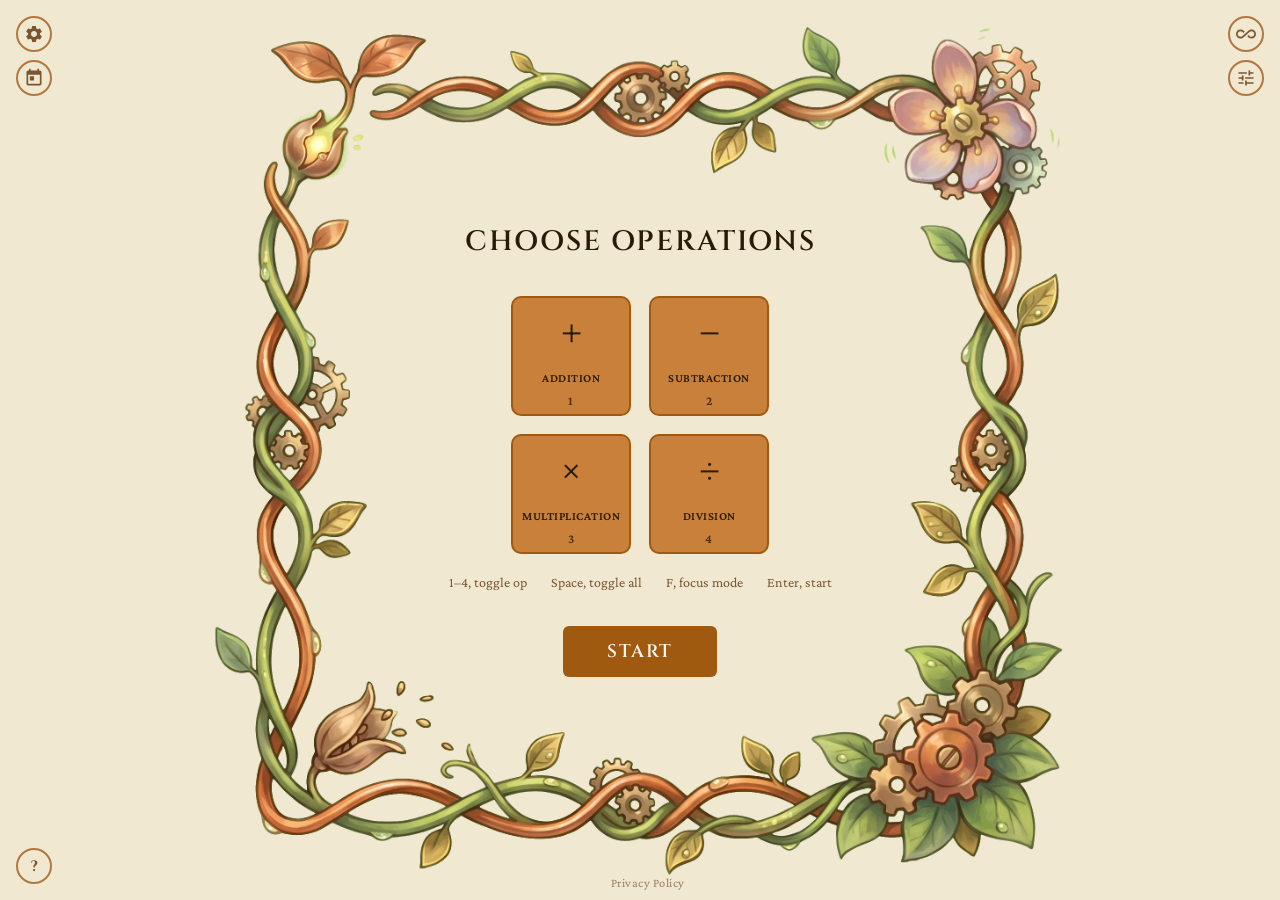
==== commit 3d553830: "Updates" ====
--- a/index.html
+++ b/index.html
@@ -4,6 +4,7 @@
 <head>
     <meta charset="UTF-8">
     <meta name="viewport" content="width=device-width, initial-scale=1.0">
+    <meta name="google-site-verification" content="vmVoSpZH5NsSB_R1mJhQIMTR8s7l-epsSc2As7drc3E" />
     
     <!-- Primary Meta Tags -->
     <title>Math Quiz: Practice Mental Arithmetic Online</title>
@@ -86,8 +87,8 @@
     </svg>
     
 
-  <script type="module" crossorigin src="/assets/main-CNXgOM4j.js"></script>
-  <link rel="stylesheet" crossorigin href="/assets/main-DW6nX6oT.css">
+  <script type="module" crossorigin src="/assets/main-LUQCkJ1D.js"></script>
+  <link rel="stylesheet" crossorigin href="/assets/main--TeECNw3.css">
 <link rel="manifest" href="/site.webmanifest"><script id="vite-plugin-pwa:register-sw" src="/registerSW.js"></script></head>
 
 <body>
@@ -423,9 +424,27 @@
       </div>
     </dialog>
 
-    <!-- Contact: shows the address as copyable text instead of a mailto -->
-    <button id="contact-link" type="button" title="Copy email"></button>
-
+    <!-- Footer Links -->
+    <div id="footer-links">
+      <button id="contact-link" class="footer-link" type="button" title="Copy email"></button>
+      <button id="privacy-link" class="footer-link" type="button">Privacy Policy</button>
+    </div>
+
+    <!-- Privacy Policy Panel -->
+    <dialog id="privacy-panel" aria-labelledby="privacy-title">
+      <div id="privacy-card">
+        <div id="privacy-header">
+          <h2 id="privacy-title">Privacy Policy</h2>
+          <button id="privacy-close" class="dialog-close-btn" aria-label="Close" type="button">&#x2715;</button>
+        </div>
+        <div id="privacy-body">
+          <p><strong>Responsible:</strong> The owner of this website (contact via the email provided on the site).</p>
+          <p><strong>Cookies:</strong> This site does not use tracking cookies.</p>
+          <p><strong>Hosting:</strong> Hosted on GitHub Pages, which may collect IP addresses for security purposes.</p>
+          <p><strong>Purpose:</strong> This project generates no income and is entirely free for everyone.</p>
+        </div>
+      </div>
+    </dialog>
     <!-- Help / Keyboard shortcuts button -->
     <button id="help-btn" aria-label="Keyboard shortcuts" aria-expanded="false" title="Keyboard shortcuts">?</button>
 
--- a/assets/main--TeECNw3.css
+++ b/assets/main--TeECNw3.css
@@ -0,0 +1 @@
+:root{--font-display:"Cinzel", "Palatino Linotype", Georgia, serif;--font-body:"Crimson Pro", Georgia, "Times New Roman", serif;--bg:#f0e8d0;--border-img:url(/light_border.webp);--text-primary:#2a1a08;--text-secondary:#5a3a14;--text-muted:#7a5530;--accent:#a05a10;--accent-hover:#7a4008;--accent-dim:#c8803a;--green:#3d6b1a;--green-hover:#2a4d10;--card-bg:#f0e1c3e0;--card-border:#b07840;--input-bg:#fff8ebf2;--input-border:#a06828;--panel-bg:#ede0c0;--panel-border:#b07840;--seg-bg:#0000000d;--seg-border:#b07840;--weak-bg:#0000000a;--mode-toggle-bg:#e8d8b0;--shadow:#50280040;--danger:#b83010;--glow-color:#a05a104d;--kbd-bg:#f4ede0;--kbd-text:#1a1008;--kbd-border:#b09060;--kbd-shadow:#8a6830}html[data-theme=night]{--bg:#000;--border-img:url(/dark_border.webp);--text-primary:#e8e0f0;--text-secondary:#bcacd8;--text-muted:#8878a8;--accent:#9b72cf;--accent-hover:#7c4fbf;--accent-dim:#4a2a80;--green:#2d8a8a;--green-hover:#1f6666;--card-bg:#0c0816d9;--card-border:#3a2660;--input-bg:#06040eeb;--input-border:#5a3a9a;--panel-bg:#0d0914;--panel-border:#3a2260;--seg-bg:#ffffff0d;--seg-border:#3a2260;--weak-bg:#ffffff0a;--mode-toggle-bg:#0a0614;--danger:#e05a3a;--glow-color:#7850c847;--kbd-bg:#1a1030;--kbd-text:#e8e0f0;--kbd-border:#5a3a9a;--kbd-shadow:#2a1060}html[data-theme=forest]{--bg:#e4edd6;--border-img:url(/light_border.webp);--text-primary:#1c2e0a;--text-secondary:#3a5a18;--text-muted:#5a7a38;--accent:#2e7a18;--accent-hover:#1e5a10;--accent-dim:#6aaa40;--green:#5a8a30;--green-hover:#3a6a18;--card-bg:#d2e6b9e0;--card-border:#7aaa50;--input-bg:#e6f8d7f2;--input-border:#5a8828;--panel-bg:#d0e8b8;--panel-border:#7aaa50;--seg-bg:#0000000d;--seg-border:#7aaa50;--weak-bg:#0000000a;--mode-toggle-bg:#c8e0a8;--shadow:#14320840;--danger:#b83010;--glow-color:#2e7a184d;--kbd-bg:#c8e0a8;--kbd-text:#1c2e0a;--kbd-border:#5a8828;--kbd-shadow:#3a6010}html[data-theme=ocean]{--bg:#010d18;--border-img:url(/dark_border.webp);--text-primary:#c8e8f8;--text-secondary:#80c0dc;--text-muted:#4a90b0;--accent:#18b0d8;--accent-hover:#0888b0;--accent-dim:#084870;--green:#18a090;--green-hover:#0a7870;--card-bg:#01101cd9;--card-border:#083858;--input-bg:#000812eb;--input-border:#0a5880;--panel-bg:#000e1a;--panel-border:#063050;--seg-bg:#ffffff0d;--seg-border:#063050;--weak-bg:#ffffff0a;--mode-toggle-bg:#000810;--shadow:#001e3c73;--danger:#e05a3a;--glow-color:#12a0d247;--kbd-bg:#000e1a;--kbd-text:#c8e8f8;--kbd-border:#0a5880;--kbd-shadow:#063050}html[data-theme=dusk]{--bg:#10080e;--border-img:url(/dark_border.webp);--text-primary:#ecd8e8;--text-secondary:#c898b8;--text-muted:#9868a0;--accent:#c85898;--accent-hover:#a03878;--accent-dim:#581838;--green:#8858a0;--green-hover:#683880;--card-bg:#140812d9;--card-border:#481830;--input-bg:#0a040aeb;--input-border:#782858;--panel-bg:#0e0610;--panel-border:#401428;--seg-bg:#ffffff0d;--seg-border:#381020;--weak-bg:#ffffff0a;--mode-toggle-bg:#0a040c;--shadow:#32001e73;--danger:#e06040;--glow-color:#aa3c8247;--kbd-bg:#0e0610;--kbd-text:#ecd8e8;--kbd-border:#782858;--kbd-shadow:#401428}*{box-sizing:border-box;margin:0;padding:0}[tabindex="-1"]:focus{outline:none}html,body{height:100vh;font-family:var(--font-body);background:var(--bg);color:var(--text-primary);overflow:hidden}#bgc{background-image:var(--border-img);background-position:50%;background-repeat:no-repeat;background-size:contain;justify-content:center;align-items:center;width:100vw;height:100vh;display:flex}.screen{flex-direction:column;justify-content:center;align-items:center;gap:36px;width:100vmin;height:100vmin;display:none;position:relative}.screen.active{display:flex}.screen h1,.screen h2{font-family:var(--font-display);color:var(--text-primary);letter-spacing:2px;text-transform:uppercase;font-size:1.75rem;font-weight:600}.btn-primary{font-size:1.125rem;font-weight:600;font-family:var(--font-display);letter-spacing:1.5px;text-transform:uppercase;background:var(--accent);color:#fff8f0;cursor:pointer;border:none;border-radius:6px;padding:13px 44px;transition:opacity .15s}.btn-primary:hover{opacity:.85}.btn-primary:focus-visible{outline:3px solid var(--accent);outline-offset:3px}.btn-secondary{font-size:1.0625rem;font-weight:600;font-family:var(--font-display);letter-spacing:1px;text-transform:uppercase;color:var(--accent);border:2px solid var(--accent);cursor:pointer;background:0 0;border-radius:6px;padding:11px 32px;transition:opacity .15s}.btn-secondary:hover{opacity:.75}.btn-secondary:focus-visible{outline:3px solid var(--accent);outline-offset:3px}#screen-select{position:relative}#op-grid{grid-template-columns:1fr 1fr;gap:18px;display:grid}#op-fieldset{border:none;margin:0;padding:0}#op-fieldset legend{clip:rect(0 0 0 0);white-space:nowrap;width:1px;height:1px;position:absolute;overflow:hidden}.op-card{width:120px;height:120px;font-size:2.75rem;font-family:var(--font-display);border:2px solid var(--card-border);background:var(--card-bg);color:var(--text-muted);cursor:pointer;opacity:.45;-webkit-user-select:none;user-select:none;border-radius:10px;flex-direction:column;justify-content:center;align-items:center;gap:8px;transition:opacity .15s,transform .1s;display:flex}.op-card:focus-visible{outline:3px solid var(--accent);outline-offset:3px}.op-card .op-label{font-family:var(--font-body);letter-spacing:.5px;text-transform:uppercase;max-width:100%;padding:0 4px;font-size:.75rem;font-weight:600}.op-card.active{background:var(--accent-dim);border-color:var(--accent);color:var(--text-primary);opacity:1}#timer{font-family:var(--font-display);color:var(--text-primary);text-align:center;letter-spacing:2px;min-width:90px;font-size:2.375rem;font-weight:600}#timer.urgent{color:var(--danger)}#calc-row{align-items:center;gap:22px;display:flex}#calc-row span{font-family:var(--font-display);color:var(--text-primary);font-size:3.5rem;font-weight:600}#calc-row .op-sym{color:var(--accent);font-size:3.25rem;font-weight:400}input[type=number]{appearance:textfield}input[type=number]::-webkit-outer-spin-button{appearance:none;margin:0}input[type=number]::-webkit-inner-spin-button{appearance:none;margin:0}#result-input{width:130px;height:72px;font-family:var(--font-display);text-align:center;border:2px solid var(--input-border);background:var(--input-bg);color:var(--text-primary);border-radius:6px;outline:none;padding:2px;font-size:3rem;font-weight:600;transition:border-color .15s}#result-input:focus{border-color:var(--accent)}#result-input.correct{border-color:var(--green)!important}#result-input.wrong{border-color:var(--danger)!important}#btn-submit-mobile,#btn-quit-mobile,#score-live{display:none}#results-inner{text-align:center;flex-direction:column;align-items:center;gap:10px;max-width:360px;display:flex}#score-display{font-family:var(--font-display);color:var(--accent);letter-spacing:3px;font-size:4.5rem;font-weight:600;line-height:1}#tier-badge{font-family:var(--font-body);letter-spacing:2px;text-transform:uppercase;border-radius:20px;padding:5px 16px;font-size:.8125rem;font-weight:600}#tier-badge.tier-developing{color:var(--accent);border:1px solid var(--accent-dim);background:#c8794126}#tier-badge.tier-fluent{color:var(--green);border:1px solid var(--green-hover);background:#6b8c3a26}#tier-badge.tier-automatic{background:var(--seg-bg);color:var(--accent);border:1px solid var(--accent-dim)}#tier-title{font-family:var(--font-display);color:var(--text-primary);letter-spacing:1px;font-size:1.375rem;font-weight:600}#tier-message{font-family:var(--font-body);color:var(--text-secondary);font-size:1.0625rem;font-style:italic;font-weight:400;line-height:1.6}#tier-goal{font-family:var(--font-body);color:var(--green);font-size:.9375rem;font-weight:600}#score-sub{font-family:var(--font-body);color:var(--text-muted);font-size:.9375rem;font-weight:400}#op-breakdown{gap:8px;margin-top:4px;display:flex}.ob-row{background:var(--weak-bg);border:1px solid var(--panel-border);border-radius:8px;flex-direction:column;align-items:center;gap:2px;min-width:52px;padding:8px 12px;display:flex}.ob-sym{font-family:var(--font-display);color:var(--text-muted);font-size:1.125rem}.ob-acc{font-family:var(--font-display);font-size:1.25rem;font-weight:600;line-height:1}.ob-acc.ob-good{color:var(--green)}.ob-acc.ob-ok{color:var(--accent)}.ob-acc.ob-bad{color:var(--danger)}.ob-detail{font-family:var(--font-body);color:var(--text-muted);font-size:.8125rem}.study-callout{border:1px solid var(--accent-dim);background:var(--seg-bg);border-radius:10px;flex-direction:column;align-items:center;gap:8px;width:100%;max-width:340px;margin-top:6px;padding:12px 16px 14px;display:flex}.study-callout[hidden]{display:none}#sparkline{align-items:center;gap:10px;width:100%;max-width:340px;margin-top:8px;display:flex}#sparkline[hidden]{display:none}#sparkline svg{flex:1;height:48px}.spark-range{font-family:var(--font-body);color:var(--text-muted);white-space:nowrap;flex-shrink:0;font-size:.6875rem}.study-heading{font-family:var(--font-body);letter-spacing:1.5px;text-transform:uppercase;color:var(--accent);font-size:.75rem;font-weight:700}.study-facts{flex-wrap:wrap;justify-content:center;gap:8px;display:flex}.study-fact{font-family:var(--font-display);letter-spacing:1px;color:var(--text-primary);background:var(--card-bg);border:1px solid var(--card-border);border-radius:8px;padding:5px 12px;font-size:1.0625rem;font-weight:600}.weak-facts{flex-wrap:wrap;flex-basis:100%;gap:6px;margin-top:8px;display:flex}.weak-fact{font-family:var(--font-display);letter-spacing:.5px;color:var(--text-secondary);background:var(--card-bg);border:1px solid var(--card-border);border-radius:6px;padding:3px 9px;font-size:.875rem;font-weight:600}#result-buttons{flex-shrink:0;align-items:center;gap:18px;margin-top:10px;display:flex}.btn-share{border:2px solid var(--card-border);width:44px;height:44px;color:var(--text-muted);cursor:pointer;background:0 0;border-radius:50%;flex-shrink:0;justify-content:center;align-items:center;transition:opacity .15s,border-color .15s,color .15s;display:flex}.btn-share:hover{border-color:var(--accent);color:var(--accent)}.btn-share:focus-visible{outline:3px solid var(--accent);outline-offset:3px}.btn-share .icon{fill:currentColor;width:20px;height:20px}.results-scroll{scrollbar-width:thin;scrollbar-color:var(--card-border) transparent;flex-direction:column;align-items:center;gap:20px;width:100%;max-width:64vmin;max-height:54vmin;padding:2px 4px 6px;display:flex;overflow-y:auto}@media (width<=600px){.results-scroll{width:100%;max-height:none;overflow-y:visible}}.op-card .op-key{font-family:var(--font-body);opacity:.5;letter-spacing:.3px;font-size:.8125rem;font-weight:600}.op-card.active .op-key{opacity:.8}#history-bar{font-family:var(--font-body);color:var(--text-muted);letter-spacing:.02em;opacity:.85;font-size:.875rem}#select-hints{font-family:var(--font-body);color:var(--text-muted);gap:24px;margin-top:-16px;font-size:.875rem;font-weight:400;display:flex}.screen-hint{font-family:var(--font-body);color:var(--text-muted);gap:20px;font-size:.875rem;font-weight:400;display:flex}.screen-hint span:before{content:""}#expert-toggle{top:16px;border:2px solid var(--card-border);width:36px;height:36px;color:var(--text-muted);cursor:pointer;background:0 0;border-radius:50%;justify-content:center;align-items:center;transition:opacity .15s;display:flex;position:fixed;inset-inline-start:16px}#expert-toggle:hover{opacity:.7}#expert-toggle:focus-visible{outline:3px solid var(--accent);outline-offset:3px}#expert-toggle:after{content:"";top:1px;background:var(--accent);border:1.5px solid var(--bg);border-radius:50%;width:8px;height:8px;display:none;position:absolute;inset-inline-end:1px}#expert-toggle.has-custom:after{display:block}#expert-panel{color:inherit;background:0 0;border:none;max-width:100vw;max-height:100dvh;margin:auto;padding:0;overflow:visible}#expert-panel::backdrop{background:#000000a6}#expert-card{background:var(--panel-bg);border:1px solid var(--panel-border);width:min(520px,92vw);max-height:88vh;box-shadow:0 12px 50px var(--shadow);scrollbar-width:thin;scrollbar-color:var(--text-muted) transparent;border-radius:14px;flex-direction:column;gap:20px;padding:28px 32px 24px;display:flex;overflow-y:auto}#expert-header{justify-content:space-between;align-items:center;display:flex}#expert-header h2{font-family:var(--font-display);letter-spacing:2px;text-transform:uppercase;color:var(--text-primary);font-size:1.125rem;font-weight:600}#expert-close{border:1px solid var(--panel-border);width:30px;height:30px;color:var(--text-muted);cursor:pointer;background:0 0;border-radius:50%;justify-content:center;align-items:center;font-size:1rem;transition:opacity .15s;display:flex}#expert-close:hover{opacity:.65}#expert-close:focus-visible{outline:3px solid var(--accent);outline-offset:2px}.expert-section{flex-direction:column;gap:12px;display:flex}.expert-section-title{font-family:var(--font-body);letter-spacing:1.5px;text-transform:uppercase;color:var(--text-muted);border-bottom:1px solid var(--panel-border);padding-bottom:6px;font-size:.8125rem;font-weight:600}.expert-row{justify-content:space-between;align-items:center;gap:12px;display:flex}.expert-label{font-family:var(--font-body);color:var(--text-secondary);flex-shrink:0;font-size:1rem;font-weight:600}.seg{border:1.5px solid var(--seg-border);border-radius:7px;display:flex;overflow:hidden}.seg button{font-family:var(--font-body);background:var(--seg-bg);color:var(--text-muted);cursor:pointer;white-space:nowrap;border:none;flex:1;padding:7px 12px;font-size:.875rem;font-weight:600;transition:opacity .12s}.seg button+button{border-inline-start:1.5px solid var(--seg-border)}.seg button.active{background:var(--accent);color:#fff8f0}.seg button:focus-visible{outline:2px solid var(--accent);outline-offset:-2px}#range-presets{flex-wrap:wrap}.range-custom{align-items:center;gap:8px;margin-top:4px;display:flex}.range-custom label{font-family:var(--font-body);color:var(--text-muted);font-size:.875rem;font-weight:600}.range-custom input{width:70px;font-family:var(--font-body);border:1.5px solid var(--seg-border);text-align:center;background:var(--input-bg);color:var(--text-primary);border-radius:6px;padding:5px 8px;font-size:.9375rem}.range-custom input:focus,.range-custom-input:focus{border-color:var(--accent);outline:none}.range-custom-input{width:80px;font-family:var(--font-body);border:1.5px solid var(--seg-border);text-align:center;background:var(--input-bg);color:var(--text-primary);border-radius:6px;padding:6px 8px;font-size:1rem}#weight-rows{flex-direction:column;gap:8px;display:flex}.weight-row{align-items:center;gap:10px;display:flex}.weight-sym{font-family:var(--font-display);color:var(--accent);text-align:center;flex-shrink:0;width:20px;font-size:1.125rem;font-weight:600}.weight-row input[type=range]{accent-color:var(--accent);cursor:pointer;flex:1;height:4px}.weight-row input[type=range]:focus-visible{outline:2px solid var(--accent);outline-offset:4px;border-radius:2px}.weight-val{font-family:var(--font-body);color:var(--text-muted);text-align:right;flex-shrink:0;width:32px;font-size:.875rem;font-weight:700}#expert-reset{font-family:var(--font-body);color:var(--danger);cursor:pointer;text-underline-offset:2px;background:0 0;border:none;align-self:center;padding:4px 0;font-size:.9375rem;font-weight:600;text-decoration:underline}#expert-reset:hover{color:var(--accent-hover)}#expert-reset:focus-visible{outline:2px solid var(--danger);border-radius:3px}#focus-toggle{top:16px;border:2px solid var(--card-border);width:36px;height:36px;color:var(--text-muted);cursor:pointer;background:0 0;border-radius:50%;justify-content:center;align-items:center;font-size:1.25rem;transition:opacity .15s;display:flex;position:fixed;inset-inline-end:16px}#focus-toggle:hover{opacity:.7}#focus-toggle:focus-visible{outline:3px solid var(--accent);outline-offset:3px}#focus-toggle.on{background:var(--accent);border-color:var(--accent);color:#fff8f0;box-shadow:0 0 12px var(--accent-dim)}#btn-daily{top:60px;border:2px solid var(--card-border);width:36px;height:36px;color:var(--text-muted);cursor:pointer;background:0 0;border-radius:50%;justify-content:center;align-items:center;transition:opacity .15s;display:flex;position:fixed;inset-inline-start:16px}#btn-daily:hover{opacity:.7}#btn-daily:focus-visible{outline:3px solid var(--accent);outline-offset:3px}#btn-daily.on{background:var(--accent);border-color:var(--accent);color:#fff8f0;box-shadow:0 0 12px var(--accent-dim)}body.focus-active #bgc{background-image:none;background-color:var(--bg)}body.focus-active #screen-quiz{background:var(--bg)}body.focus-active #timer,body.focus-active #score-live{display:none}body.focus-active #calc-row span{color:var(--text-primary)}body.focus-active #calc-row .op-sym{color:var(--accent)}body.focus-active #result-input{background:var(--input-bg);color:var(--text-primary);border-color:var(--card-border)}body.focus-active #result-input:focus{border-color:var(--accent)}body.focus-active #result-input.correct,body.focus-active #result-input.wrong{border-color:var(--card-border)!important}#focus-glow{pointer-events:none;z-index:999;display:none;position:fixed;inset:0}#focus-glow:before{content:"";box-shadow:inset 0 0 100px 40px var(--glow-color);opacity:.4;will-change:opacity;animation:4s ease-in-out infinite focusBreathe;position:absolute;inset:0}body.focus-active #focus-glow{display:block}@keyframes focusBreathe{0%{opacity:.18}50%{opacity:.7}to{opacity:.18}}#focus-stat-row{flex-wrap:wrap;justify-content:center;gap:18px 30px;max-width:360px;display:flex}.focus-stat{flex-direction:column;align-items:center;gap:2px;display:flex}.focus-stat-num{font-family:var(--font-display);color:var(--accent);letter-spacing:2px;font-size:3rem;font-weight:600;line-height:1}.focus-stat-num.sm{letter-spacing:1px;font-size:1.75rem}.focus-stat-label{font-family:var(--font-body);letter-spacing:1.2px;text-transform:uppercase;color:var(--text-muted);font-size:.8125rem;font-weight:600}#weak-spots{flex-direction:column;gap:8px;width:100%;max-width:320px;display:flex}#weak-spots h2{font-family:var(--font-display);letter-spacing:1.5px;text-transform:uppercase;color:var(--text-muted);margin-bottom:2px;font-size:.8125rem;font-weight:600}.weak-item{background:var(--weak-bg);border:1px solid var(--panel-border);border-radius:8px;flex-wrap:wrap;justify-content:space-between;align-items:center;padding:10px 14px;display:flex}.weak-item-label{font-family:var(--font-body);color:var(--text-primary);font-size:1rem;font-weight:600}.weak-item-count{font-family:var(--font-body);color:var(--danger);font-size:.9375rem;font-weight:700}#no-weak{font-family:var(--font-body);color:var(--green);text-align:center;font-size:1rem;font-style:italic;font-weight:600}.lang-btn{font-family:var(--font-body);text-align:left;border:1px solid var(--seg-border);color:var(--text-secondary);cursor:pointer;white-space:nowrap;background:0 0;border-radius:6px;padding:8px 12px;font-size:.9375rem;font-weight:600;transition:background .12s}.lang-btn:hover{background:var(--seg-bg)}.lang-btn:focus-visible{outline:2px solid var(--accent);outline-offset:-2px}.lang-btn.active{background:var(--accent);color:#fff8f0;border-color:var(--accent)}#settings-toggle{top:60px;border:2px solid var(--card-border);width:36px;height:36px;color:var(--text-muted);cursor:pointer;z-index:1000;background:0 0;border-radius:50%;justify-content:center;align-items:center;transition:opacity .15s;display:flex;position:fixed;inset-inline-end:16px}#settings-toggle:hover{opacity:.7}#settings-toggle:focus-visible{outline:3px solid var(--accent);outline-offset:3px}#settings-panel{color:inherit;background:0 0;border:none;max-width:100vw;max-height:100dvh;margin:auto;padding:0;overflow:visible}#settings-panel::backdrop{background:#00000080}#settings-card{background:var(--panel-bg);border:1px solid var(--panel-border);width:min(420px,92vw);max-height:85vh;box-shadow:0 12px 50px var(--shadow);scrollbar-width:thin;scrollbar-color:var(--text-muted) transparent;border-radius:16px;flex-direction:column;gap:0;padding:20px 24px;display:flex;overflow-y:auto}#settings-header{justify-content:space-between;align-items:center;margin-bottom:20px;display:flex}#settings-header h2{font-family:var(--font-display);letter-spacing:2px;text-transform:uppercase;color:var(--text-primary);font-size:1.125rem;font-weight:600}#settings-close{border:1px solid var(--panel-border);width:30px;height:30px;color:var(--text-muted);cursor:pointer;background:0 0;border-radius:50%;justify-content:center;align-items:center;font-size:1rem;transition:opacity .15s;display:flex}#settings-close:hover{opacity:.65}#settings-close:focus-visible{outline:3px solid var(--accent);outline-offset:2px}.settings-section{border-bottom:1px solid var(--seg-border);margin-bottom:20px;padding-bottom:20px}.settings-section:last-child{border-bottom:none;margin-bottom:0;padding-bottom:0}.settings-section-title{text-transform:uppercase;letter-spacing:.1em;color:var(--text-muted);font-size:.6875rem;font-weight:600;font-family:var(--font-body);margin-bottom:12px}#st-swatches{flex-wrap:wrap;gap:10px;display:flex}.st-swatch{cursor:pointer;border:3px solid #0000;border-radius:50%;width:36px;height:36px;padding:0;transition:transform .15s}.st-swatch:hover{transform:scale(1.1)}.st-swatch:focus-visible{outline:3px solid var(--accent);outline-offset:2px}.st-swatch.st-active{border-color:var(--text-primary);transform:scale(1.15)}.st-swatch[data-preset=parchment]{background:#a05a10}.st-swatch[data-preset=night]{background:#9b72cf}.st-swatch[data-preset=forest]{background:#2e7a18}.st-swatch[data-preset=ocean]{background:#18b0d8}.st-swatch[data-preset=dusk]{background:#c85898}#st-lang-grid{flex-wrap:wrap;gap:6px;display:flex}.settings-row{color:var(--text-primary);font-size:.9375rem;font-family:var(--font-body);justify-content:space-between;align-items:center;padding:8px 0;display:flex}button[role=switch]{background:var(--seg-bg);width:52px;height:28px;color:var(--text-muted);cursor:pointer;border:none;border:1.5px solid var(--seg-border);border-radius:14px;flex-shrink:0;font-size:.75rem;font-weight:700;transition:background .2s}button[role=switch][aria-checked=true]{background:var(--accent);color:#fff8f0;border-color:var(--accent)}button[role=switch]:focus-visible{outline:2px solid var(--accent);outline-offset:2px}.btn-danger{border:1.5px solid var(--danger);color:var(--danger);font-size:.9375rem;font-family:var(--font-body);cursor:pointer;background:0 0;border-radius:8px;width:100%;padding:10px 20px;transition:background .15s,color .15s}.btn-danger:hover{background:var(--danger);color:#fff}.btn-danger:focus-visible{outline:2px solid var(--danger);outline-offset:2px}.settings-danger{border-bottom:none!important;margin-bottom:0!important;padding-bottom:0!important}.input-wrong{border-color:var(--danger)!important;color:var(--danger)!important;background:#b8301014!important}.icon{fill:currentColor;flex-shrink:0;width:20px;height:20px}@media (width<=600px){html,body{height:auto;min-height:100vh;overflow:auto}#bgc{background-color:var(--bg);height:auto;min-height:100svh;background-image:none!important}.screen{box-sizing:border-box;justify-content:center;gap:20px;width:100%;height:auto;min-height:100svh;padding:72px 16px}.screen h1,.screen h2{letter-spacing:1px;font-size:1.25rem}.btn-primary{padding:12px 32px;font-size:1rem}.btn-secondary{padding:10px 24px;font-size:.9375rem}#op-grid{gap:12px}.op-card{gap:6px;width:90px;height:90px;font-size:2.125rem}.op-card .op-label{letter-spacing:0;font-size:.65rem}.op-card .op-key,#select-hints,.screen-hint{display:none}#timer{min-width:70px;font-size:1.75rem}#calc-row{gap:14px}#calc-row span{font-size:2.625rem}#calc-row .op-sym{font-size:2.375rem}#result-input{width:110px;height:60px;font-size:2.375rem}#score-live{font-size:1.0625rem}#results-inner{max-width:100%}#score-display{font-size:3.75rem}#tier-title{font-size:1.125rem}#tier-message{font-size:.9375rem}#tier-goal{font-size:.875rem}#score-sub{font-size:.8125rem}#op-breakdown{flex-wrap:wrap;justify-content:center;gap:6px}#result-buttons{flex-direction:column;align-items:center;gap:12px}#focus-stat-row{flex-wrap:wrap;justify-content:center;gap:16px}.focus-stat-num{font-size:2.25rem}.focus-stat-num.sm{font-size:1.375rem}.focus-stat-label{font-size:.6875rem}#weak-spots{max-width:100%}.weak-item-label{font-size:.875rem}.weak-item-count{font-size:.8125rem}#expert-card{gap:16px;padding:20px 18px 18px}#expert-header h2{font-size:.9375rem}.expert-label{font-size:.875rem}.seg button{padding:6px 8px;font-size:.8125rem}.expert-section-title{font-size:.6875rem}.expert-row{flex-direction:column;align-items:stretch;gap:8px}.expert-label{flex-shrink:1}.expert-row .seg{width:100%}#range-presets,#seg-timer,#seg-dir{border:none;flex-wrap:wrap;gap:6px;overflow:visible}#range-presets button,#seg-timer button,#seg-dir button{border:1.5px solid var(--seg-border);border-radius:6px;flex:1 0 auto}#seg-dir button{min-width:92px}#expert-toggle,#focus-toggle{width:32px;height:32px;top:12px}#btn-daily{top:52px;width:32px;height:32px;inset-inline-start:12px}#expert-toggle{inset-inline-start:12px}#focus-toggle{inset-inline-end:12px}#settings-toggle{top:52px;width:32px;height:32px;inset-inline-end:12px}#help-btn{bottom:12px;width:32px;height:32px;font-size:.875rem;inset-inline-start:12px}#help-panel{bottom:52px;inset-inline-start:12px}#btn-submit-mobile,#btn-quit-mobile{border-radius:50%;justify-content:center;align-items:center;width:64px;height:64px;padding:0;font-size:1.75rem;display:flex}#btn-quit-mobile{top:92px;opacity:.75;border-radius:50%;width:32px;height:32px;padding:0;font-size:1rem;position:fixed;inset-inline-end:12px}}@media (pointer:coarse),(width<=1024px){#select-hints,.screen-hint,.op-key{display:none!important}}kbd{color:var(--kbd-text);background:var(--kbd-bg);border:1.5px solid var(--kbd-border);box-shadow:0 3px 0 var(--kbd-shadow), 0 4px 6px #0000002e;white-space:nowrap;vertical-align:middle;cursor:default;-webkit-user-select:none;user-select:none;border-radius:6px;padding:3px 7px 4px;font-family:Crimson Pro,Georgia,serif;font-size:.82em;font-weight:700;line-height:1;display:inline-block;position:relative;top:-1px}#help-btn{bottom:16px;border:2px solid var(--card-border);width:36px;height:36px;color:var(--text-muted);font-family:var(--font-display);cursor:pointer;z-index:1000;background:0 0;border-radius:50%;justify-content:center;align-items:center;font-size:.9375rem;font-weight:700;transition:border-color .15s,color .15s,opacity .15s;display:flex;position:fixed;inset-inline-start:16px}#help-btn:hover{border-color:var(--accent);color:var(--accent)}#help-btn:focus-visible{outline:3px solid var(--accent);outline-offset:3px}@media (pointer:coarse){#help-btn{display:none}}#help-panel{bottom:60px;z-index:1001;background:var(--panel-bg);border:1.5px solid var(--card-border);box-shadow:0 8px 28px var(--shadow);border-radius:14px;min-width:290px;padding:16px 20px 18px;position:fixed;inset-inline-start:16px}#help-header{justify-content:space-between;align-items:center;margin-bottom:14px;display:flex}#help-title{font-family:var(--font-display);letter-spacing:.06em;text-transform:uppercase;color:var(--text-primary);font-size:.9375rem;font-weight:700}#help-close{color:var(--text-muted);cursor:pointer;background:0 0;border:none;padding:2px 4px;font-size:1.125rem;line-height:1}#help-close:hover{color:var(--text-primary)}.help-section{margin-bottom:14px}.help-section:last-child{margin-bottom:0}.help-section-title{font-family:var(--font-display);letter-spacing:.1em;text-transform:uppercase;color:var(--text-muted);margin-bottom:8px;font-size:.6875rem;font-weight:600}.help-row{color:var(--text-primary);justify-content:space-between;align-items:center;gap:16px;padding:5px 0;font-size:1rem;display:flex}.help-keys{flex-shrink:0;align-items:center;gap:4px;display:flex}#onboarding{z-index:1500;pointer-events:none;position:fixed;inset:0}#ob-card{background:var(--panel-bg);border:1.5px solid var(--card-border);width:272px;box-shadow:0 8px 30px var(--shadow);pointer-events:all;border-radius:14px;padding:16px 18px 14px;position:absolute}#ob-step-dots{gap:6px;margin-bottom:10px;display:flex}.ob-dot{background:var(--seg-border);border-radius:50%;width:6px;height:6px;transition:background .2s}.ob-dot-active{background:var(--accent)}#ob-title{font-family:var(--font-display);letter-spacing:.05em;text-transform:uppercase;color:var(--text-primary);margin-bottom:7px;font-size:.8125rem;font-weight:600}#ob-body{color:var(--text-secondary);margin-bottom:14px;font-size:.875rem;line-height:1.55}#ob-actions{justify-content:flex-end;align-items:center;gap:10px;display:flex}#ob-skip{color:var(--text-muted);cursor:pointer;font-size:.8125rem;font-family:var(--font-body);background:0 0;border:none;padding:4px 8px}#ob-skip:hover{color:var(--text-primary)}#ob-actions .btn-primary{letter-spacing:1px;padding:7px 18px;font-size:.75rem}.ob-pulse{animation:1.6s ease-out infinite obPulse}@keyframes obPulse{0%{box-shadow:0 0 0 0 var(--glow-color)}60%{box-shadow:0 0 0 10px #0000}to{box-shadow:0 0 #0000}}#countdown[hidden]{display:none}#countdown{background:var(--bg);z-index:10;font-family:var(--font-display);color:var(--accent);pointer-events:none;justify-content:center;align-items:center;font-size:clamp(5rem,20vw,9rem);font-weight:700;display:flex;position:absolute;inset:0}#footer-links{z-index:5;gap:16px;display:flex;position:fixed;bottom:10px;left:50%;transform:translate(-50%)}.footer-link{letter-spacing:.04em;color:var(--text-muted);opacity:.7;cursor:pointer;-webkit-user-select:text;user-select:text;white-space:nowrap;background:0 0;border:none;padding:0;font-family:inherit;font-size:.78rem;text-decoration:none;transition:opacity .2s,color .2s}.footer-link:hover,.footer-link:focus-visible{opacity:1;color:var(--accent);text-decoration:underline}body.focus-active #footer-links{display:none}@media (width<=600px){#footer-links{inset-inline-start:12px;bottom:20px;left:auto;transform:none}}#privacy-panel{color:inherit;background:0 0;border:none;max-width:100vw;max-height:100dvh;margin:auto;padding:0;overflow:visible}#privacy-panel::backdrop{background:#00000080}#privacy-card{background:var(--panel-bg);border:1px solid var(--panel-border);width:min(520px,92vw);max-height:85vh;box-shadow:0 12px 50px var(--shadow);scrollbar-width:thin;scrollbar-color:var(--text-muted) transparent;border-radius:16px;flex-direction:column;gap:16px;padding:20px 24px;display:flex;overflow-y:auto}#privacy-header{border-bottom:1px solid var(--panel-border);justify-content:space-between;align-items:center;padding-bottom:12px;display:flex}#privacy-header h2{font-family:var(--font-display);color:var(--text-primary);font-size:1.5rem}#privacy-body{font-family:var(--font-body);color:var(--text-secondary);font-size:1rem;line-height:1.5}#privacy-body p{margin-bottom:12px}@media (prefers-reduced-motion:reduce){.ob-pulse,#focus-glow:before{animation:none}*,:before,:after{transition:none!important}body.focus-active #focus-glow{display:none}}
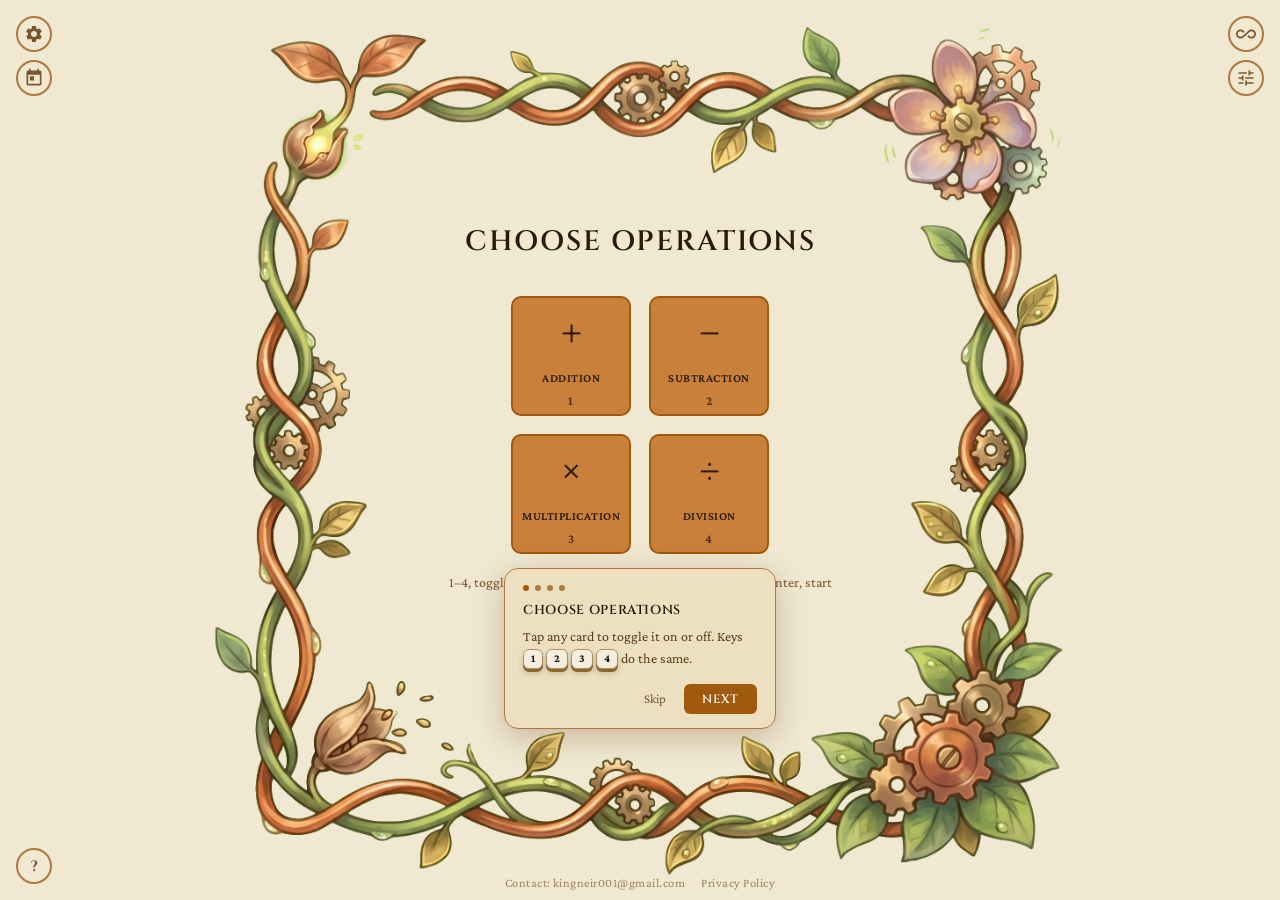
==== commit aa39ed24: "Updates" ====
--- a/index.html
+++ b/index.html
@@ -87,8 +87,8 @@
     </svg>
     
 
-  <script type="module" crossorigin src="/assets/main-LUQCkJ1D.js"></script>
-  <link rel="stylesheet" crossorigin href="/assets/main--TeECNw3.css">
+  <script type="module" crossorigin src="/assets/main-B4Kjm80M.js"></script>
+  <link rel="stylesheet" crossorigin href="/assets/main-CD-0UkdM.css">
 <link rel="manifest" href="/site.webmanifest"><script id="vite-plugin-pwa:register-sw" src="/registerSW.js"></script></head>
 
 <body>
--- a/assets/main-CD-0UkdM.css
+++ b/assets/main-CD-0UkdM.css
@@ -0,0 +1 @@
+:root{--font-display:"Cinzel", "Palatino Linotype", Georgia, serif;--font-body:"Crimson Pro", Georgia, "Times New Roman", serif;--bg:#f0e8d0;--border-img:url(/light_border.webp);--text-primary:#2a1a08;--text-secondary:#5a3a14;--text-muted:#7a5530;--accent:#a05a10;--accent-hover:#7a4008;--accent-dim:#c8803a;--green:#3d6b1a;--green-hover:#2a4d10;--card-bg:#f0e1c3e0;--card-border:#b07840;--input-bg:#fff8ebf2;--input-border:#a06828;--panel-bg:#ede0c0;--panel-border:#b07840;--seg-bg:#0000000d;--seg-border:#b07840;--weak-bg:#0000000a;--mode-toggle-bg:#e8d8b0;--shadow:#50280040;--danger:#b83010;--glow-color:#a05a104d;--kbd-bg:#f4ede0;--kbd-text:#1a1008;--kbd-border:#b09060;--kbd-shadow:#8a6830}html[data-theme=night]{--bg:#000;--border-img:url(/dark_border.webp);--text-primary:#e8e0f0;--text-secondary:#bcacd8;--text-muted:#8878a8;--accent:#9b72cf;--accent-hover:#7c4fbf;--accent-dim:#4a2a80;--green:#2d8a8a;--green-hover:#1f6666;--card-bg:#0c0816d9;--card-border:#3a2660;--input-bg:#06040eeb;--input-border:#5a3a9a;--panel-bg:#0d0914;--panel-border:#3a2260;--seg-bg:#ffffff0d;--seg-border:#3a2260;--weak-bg:#ffffff0a;--mode-toggle-bg:#0a0614;--danger:#e05a3a;--glow-color:#7850c847;--kbd-bg:#1a1030;--kbd-text:#e8e0f0;--kbd-border:#5a3a9a;--kbd-shadow:#2a1060}html[data-theme=forest]{--bg:#e4edd6;--border-img:url(/light_border.webp);--text-primary:#1c2e0a;--text-secondary:#3a5a18;--text-muted:#5a7a38;--accent:#2e7a18;--accent-hover:#1e5a10;--accent-dim:#6aaa40;--green:#5a8a30;--green-hover:#3a6a18;--card-bg:#d2e6b9e0;--card-border:#7aaa50;--input-bg:#e6f8d7f2;--input-border:#5a8828;--panel-bg:#d0e8b8;--panel-border:#7aaa50;--seg-bg:#0000000d;--seg-border:#7aaa50;--weak-bg:#0000000a;--mode-toggle-bg:#c8e0a8;--shadow:#14320840;--danger:#b83010;--glow-color:#2e7a184d;--kbd-bg:#c8e0a8;--kbd-text:#1c2e0a;--kbd-border:#5a8828;--kbd-shadow:#3a6010}html[data-theme=ocean]{--bg:#010d18;--border-img:url(/dark_border.webp);--text-primary:#c8e8f8;--text-secondary:#80c0dc;--text-muted:#4a90b0;--accent:#18b0d8;--accent-hover:#0888b0;--accent-dim:#084870;--green:#18a090;--green-hover:#0a7870;--card-bg:#01101cd9;--card-border:#083858;--input-bg:#000812eb;--input-border:#0a5880;--panel-bg:#000e1a;--panel-border:#063050;--seg-bg:#ffffff0d;--seg-border:#063050;--weak-bg:#ffffff0a;--mode-toggle-bg:#000810;--shadow:#001e3c73;--danger:#e05a3a;--glow-color:#12a0d247;--kbd-bg:#000e1a;--kbd-text:#c8e8f8;--kbd-border:#0a5880;--kbd-shadow:#063050}html[data-theme=dusk]{--bg:#10080e;--border-img:url(/dark_border.webp);--text-primary:#ecd8e8;--text-secondary:#c898b8;--text-muted:#9868a0;--accent:#c85898;--accent-hover:#a03878;--accent-dim:#581838;--green:#8858a0;--green-hover:#683880;--card-bg:#140812d9;--card-border:#481830;--input-bg:#0a040aeb;--input-border:#782858;--panel-bg:#0e0610;--panel-border:#401428;--seg-bg:#ffffff0d;--seg-border:#381020;--weak-bg:#ffffff0a;--mode-toggle-bg:#0a040c;--shadow:#32001e73;--danger:#e06040;--glow-color:#aa3c8247;--kbd-bg:#0e0610;--kbd-text:#ecd8e8;--kbd-border:#782858;--kbd-shadow:#401428}*{box-sizing:border-box;margin:0;padding:0}[tabindex="-1"]:focus{outline:none}html,body{height:100vh;font-family:var(--font-body);background:var(--bg);color:var(--text-primary);overflow:hidden}#bgc{background-image:var(--border-img);background-position:50%;background-repeat:no-repeat;background-size:contain;justify-content:center;align-items:center;width:100vw;height:100vh;display:flex}.screen{flex-direction:column;justify-content:center;align-items:center;gap:36px;width:100vmin;height:100vmin;display:none;position:relative}.screen.active{display:flex}.screen h1,.screen h2{font-family:var(--font-display);color:var(--text-primary);letter-spacing:2px;text-transform:uppercase;font-size:1.75rem;font-weight:600}.btn-primary{font-size:1.125rem;font-weight:600;font-family:var(--font-display);letter-spacing:1.5px;text-transform:uppercase;background:var(--accent);color:#fff8f0;cursor:pointer;border:none;border-radius:6px;padding:13px 44px;transition:opacity .15s}.btn-primary:hover{opacity:.85}.btn-primary:focus-visible{outline:3px solid var(--accent);outline-offset:3px}.btn-secondary{font-size:1.0625rem;font-weight:600;font-family:var(--font-display);letter-spacing:1px;text-transform:uppercase;color:var(--accent);border:2px solid var(--accent);cursor:pointer;background:0 0;border-radius:6px;padding:11px 32px;transition:opacity .15s}.btn-secondary:hover{opacity:.75}.btn-secondary:focus-visible{outline:3px solid var(--accent);outline-offset:3px}#screen-select{position:relative}#op-grid{grid-template-columns:1fr 1fr;gap:18px;display:grid}#op-fieldset{border:none;margin:0;padding:0}#op-fieldset legend{clip:rect(0 0 0 0);white-space:nowrap;width:1px;height:1px;position:absolute;overflow:hidden}.op-card{width:120px;height:120px;font-size:2.75rem;font-family:var(--font-display);border:2px solid var(--card-border);background:var(--card-bg);color:var(--text-muted);cursor:pointer;opacity:.45;-webkit-user-select:none;user-select:none;border-radius:10px;flex-direction:column;justify-content:center;align-items:center;gap:8px;transition:opacity .15s,transform .1s;display:flex}.op-card:focus-visible{outline:3px solid var(--accent);outline-offset:3px}.op-card .op-label{font-family:var(--font-body);letter-spacing:.5px;text-transform:uppercase;max-width:100%;padding:0 4px;font-size:.75rem;font-weight:600}.op-card.active{background:var(--accent-dim);border-color:var(--accent);color:var(--text-primary);opacity:1}#timer{font-family:var(--font-display);color:var(--text-primary);text-align:center;letter-spacing:2px;min-width:90px;font-size:2.375rem;font-weight:600}#timer.urgent{color:var(--danger)}#calc-row{align-items:center;gap:22px;display:flex}#calc-row span{font-family:var(--font-display);color:var(--text-primary);font-size:3.5rem;font-weight:600}#calc-row .op-sym{color:var(--accent);font-size:3.25rem;font-weight:400}input[type=number]{appearance:textfield}input[type=number]::-webkit-outer-spin-button{appearance:none;margin:0}input[type=number]::-webkit-inner-spin-button{appearance:none;margin:0}#result-input{width:130px;height:72px;font-family:var(--font-display);text-align:center;border:2px solid var(--input-border);background:var(--input-bg);color:var(--text-primary);border-radius:6px;outline:none;padding:2px;font-size:3rem;font-weight:600;transition:border-color .15s}#result-input:focus{border-color:var(--accent)}#result-input.correct{border-color:var(--green)!important}#result-input.wrong{border-color:var(--danger)!important}#btn-submit-mobile,#btn-quit-mobile,#score-live{display:none}#results-inner{text-align:center;flex-direction:column;align-items:center;gap:10px;max-width:360px;display:flex}#score-display{font-family:var(--font-display);color:var(--accent);letter-spacing:3px;font-size:4.5rem;font-weight:600;line-height:1}#tier-badge{font-family:var(--font-body);letter-spacing:2px;text-transform:uppercase;border-radius:20px;padding:5px 16px;font-size:.8125rem;font-weight:600}#tier-badge.tier-developing{color:var(--accent);border:1px solid var(--accent-dim);background:#c8794126}#tier-badge.tier-fluent{color:var(--green);border:1px solid var(--green-hover);background:#6b8c3a26}#tier-badge.tier-automatic{background:var(--seg-bg);color:var(--accent);border:1px solid var(--accent-dim)}#tier-title{font-family:var(--font-display);color:var(--text-primary);letter-spacing:1px;font-size:1.375rem;font-weight:600}#tier-message{font-family:var(--font-body);color:var(--text-secondary);font-size:1.0625rem;font-style:italic;font-weight:400;line-height:1.6}#tier-goal{font-family:var(--font-body);color:var(--green);font-size:.9375rem;font-weight:600}#score-sub{font-family:var(--font-body);color:var(--text-muted);font-size:.9375rem;font-weight:400}#op-breakdown{gap:8px;margin-top:4px;display:flex}.ob-row{background:var(--weak-bg);border:1px solid var(--panel-border);border-radius:8px;flex-direction:column;align-items:center;gap:2px;min-width:52px;padding:8px 12px;display:flex}.ob-sym{font-family:var(--font-display);color:var(--text-muted);font-size:1.125rem}.ob-acc{font-family:var(--font-display);font-size:1.25rem;font-weight:600;line-height:1}.ob-acc.ob-good{color:var(--green)}.ob-acc.ob-ok{color:var(--accent)}.ob-acc.ob-bad{color:var(--danger)}.ob-detail{font-family:var(--font-body);color:var(--text-muted);font-size:.8125rem}.study-callout{border:1px solid var(--accent-dim);background:var(--seg-bg);border-radius:10px;flex-direction:column;align-items:center;gap:8px;width:100%;max-width:340px;margin-top:6px;padding:12px 16px 14px;display:flex}.study-callout[hidden]{display:none}#sparkline{align-items:center;gap:10px;width:100%;max-width:340px;margin-top:8px;display:flex}#sparkline[hidden]{display:none}#sparkline svg{flex:1;height:48px}.spark-range{font-family:var(--font-body);color:var(--text-muted);white-space:nowrap;flex-shrink:0;font-size:.6875rem}.study-heading{font-family:var(--font-body);letter-spacing:1.5px;text-transform:uppercase;color:var(--accent);font-size:.75rem;font-weight:700}.study-facts{flex-wrap:wrap;justify-content:center;gap:8px;display:flex}.study-fact{font-family:var(--font-display);letter-spacing:1px;color:var(--text-primary);background:var(--card-bg);border:1px solid var(--card-border);border-radius:8px;padding:5px 12px;font-size:1.0625rem;font-weight:600}.weak-facts{flex-wrap:wrap;flex-basis:100%;gap:6px;margin-top:8px;display:flex}.weak-fact{font-family:var(--font-display);letter-spacing:.5px;color:var(--text-secondary);background:var(--card-bg);border:1px solid var(--card-border);border-radius:6px;padding:3px 9px;font-size:.875rem;font-weight:600}#result-buttons{flex-shrink:0;align-items:center;gap:18px;margin-top:10px;display:flex}.btn-share{border:2px solid var(--card-border);width:44px;height:44px;color:var(--text-muted);cursor:pointer;background:0 0;border-radius:50%;flex-shrink:0;justify-content:center;align-items:center;transition:opacity .15s,border-color .15s,color .15s;display:flex}.btn-share:hover{border-color:var(--accent);color:var(--accent)}.btn-share:focus-visible{outline:3px solid var(--accent);outline-offset:3px}.btn-share .icon{fill:currentColor;width:20px;height:20px}.results-scroll{scrollbar-width:thin;scrollbar-color:var(--card-border) transparent;flex-direction:column;align-items:center;gap:20px;width:100%;max-width:64vmin;max-height:54vmin;padding:2px 4px 6px;display:flex;overflow-y:auto}@media (width<=600px){.results-scroll{width:100%;max-height:none;overflow-y:visible}}.op-card .op-key{font-family:var(--font-body);opacity:.5;letter-spacing:.3px;font-size:.8125rem;font-weight:600}.op-card.active .op-key{opacity:.8}#history-bar{font-family:var(--font-body);color:var(--text-muted);letter-spacing:.02em;opacity:.85;font-size:.875rem}#select-hints{font-family:var(--font-body);color:var(--text-muted);gap:24px;margin-top:-16px;font-size:.875rem;font-weight:400;display:flex}.screen-hint{font-family:var(--font-body);color:var(--text-muted);gap:20px;font-size:.875rem;font-weight:400;display:flex}.screen-hint span:before{content:""}#expert-toggle{top:16px;border:2px solid var(--card-border);width:36px;height:36px;color:var(--text-muted);cursor:pointer;background:0 0;border-radius:50%;justify-content:center;align-items:center;transition:opacity .15s;display:flex;position:fixed;inset-inline-start:16px}#expert-toggle:hover{opacity:.7}#expert-toggle:focus-visible{outline:3px solid var(--accent);outline-offset:3px}#expert-toggle:after{content:"";top:1px;background:var(--accent);border:1.5px solid var(--bg);border-radius:50%;width:8px;height:8px;display:none;position:absolute;inset-inline-end:1px}#expert-toggle.has-custom:after{display:block}#expert-panel{color:inherit;background:0 0;border:none;max-width:100vw;max-height:100dvh;margin:auto;padding:0;overflow:visible}#expert-panel::backdrop{background:#000000a6}#expert-card{background:var(--panel-bg);border:1px solid var(--panel-border);width:min(520px,92vw);max-height:88vh;box-shadow:0 12px 50px var(--shadow);scrollbar-width:thin;scrollbar-color:var(--text-muted) transparent;border-radius:14px;flex-direction:column;gap:20px;padding:28px 32px 24px;display:flex;overflow-y:auto}#expert-header{justify-content:space-between;align-items:center;display:flex}#expert-header h2{font-family:var(--font-display);letter-spacing:2px;text-transform:uppercase;color:var(--text-primary);font-size:1.125rem;font-weight:600}#expert-close{border:1px solid var(--panel-border);width:30px;height:30px;color:var(--text-muted);cursor:pointer;background:0 0;border-radius:50%;justify-content:center;align-items:center;font-size:1rem;transition:opacity .15s;display:flex}#expert-close:hover{opacity:.65}#expert-close:focus-visible{outline:3px solid var(--accent);outline-offset:2px}.expert-section{flex-direction:column;gap:12px;display:flex}.expert-section-title{font-family:var(--font-body);letter-spacing:1.5px;text-transform:uppercase;color:var(--text-muted);border-bottom:1px solid var(--panel-border);padding-bottom:6px;font-size:.8125rem;font-weight:600}.expert-row{justify-content:space-between;align-items:center;gap:12px;display:flex}.expert-label{font-family:var(--font-body);color:var(--text-secondary);flex-shrink:0;font-size:1rem;font-weight:600}.seg{border:1.5px solid var(--seg-border);border-radius:7px;display:flex;overflow:hidden}.seg button{font-family:var(--font-body);background:var(--seg-bg);color:var(--text-muted);cursor:pointer;white-space:nowrap;border:none;flex:1;padding:7px 12px;font-size:.875rem;font-weight:600;transition:opacity .12s}.seg button+button{border-inline-start:1.5px solid var(--seg-border)}.seg button.active{background:var(--accent);color:#fff8f0}.seg button:focus-visible{outline:2px solid var(--accent);outline-offset:-2px}#range-presets{flex-wrap:wrap}.range-custom{align-items:center;gap:8px;margin-top:4px;display:flex}.range-custom label{font-family:var(--font-body);color:var(--text-muted);font-size:.875rem;font-weight:600}.range-custom input{width:70px;font-family:var(--font-body);border:1.5px solid var(--seg-border);text-align:center;background:var(--input-bg);color:var(--text-primary);border-radius:6px;padding:5px 8px;font-size:.9375rem}.range-custom input:focus,.range-custom-input:focus{border-color:var(--accent);outline:none}.range-custom-input{width:80px;font-family:var(--font-body);border:1.5px solid var(--seg-border);text-align:center;background:var(--input-bg);color:var(--text-primary);border-radius:6px;padding:6px 8px;font-size:1rem}#weight-rows{flex-direction:column;gap:8px;display:flex}.weight-row{align-items:center;gap:10px;display:flex}.weight-sym{font-family:var(--font-display);color:var(--accent);text-align:center;flex-shrink:0;width:20px;font-size:1.125rem;font-weight:600}.weight-row input[type=range]{accent-color:var(--accent);cursor:pointer;flex:1;height:4px}.weight-row input[type=range]:focus-visible{outline:2px solid var(--accent);outline-offset:4px;border-radius:2px}.weight-val{font-family:var(--font-body);color:var(--text-muted);text-align:right;flex-shrink:0;width:32px;font-size:.875rem;font-weight:700}#expert-reset{font-family:var(--font-body);color:var(--danger);cursor:pointer;text-underline-offset:2px;background:0 0;border:none;align-self:center;padding:4px 0;font-size:.9375rem;font-weight:600;text-decoration:underline}#expert-reset:hover{color:var(--accent-hover)}#expert-reset:focus-visible{outline:2px solid var(--danger);border-radius:3px}#focus-toggle{top:16px;border:2px solid var(--card-border);width:36px;height:36px;color:var(--text-muted);cursor:pointer;background:0 0;border-radius:50%;justify-content:center;align-items:center;font-size:1.25rem;transition:opacity .15s;display:flex;position:fixed;inset-inline-end:16px}#focus-toggle:hover{opacity:.7}#focus-toggle:focus-visible{outline:3px solid var(--accent);outline-offset:3px}#focus-toggle.on{background:var(--accent);border-color:var(--accent);color:#fff8f0;box-shadow:0 0 12px var(--accent-dim)}#btn-daily{top:60px;border:2px solid var(--card-border);width:36px;height:36px;color:var(--text-muted);cursor:pointer;background:0 0;border-radius:50%;justify-content:center;align-items:center;transition:opacity .15s;display:flex;position:fixed;inset-inline-start:16px}#btn-daily:hover{opacity:.7}#btn-daily:focus-visible{outline:3px solid var(--accent);outline-offset:3px}#btn-daily.on{background:var(--accent);border-color:var(--accent);color:#fff8f0;box-shadow:0 0 12px var(--accent-dim)}body.focus-active #bgc{background-image:none;background-color:var(--bg)}body.focus-active #screen-quiz{background:var(--bg)}body.focus-active #timer,body.focus-active #score-live{display:none}body.focus-active #calc-row span{color:var(--text-primary)}body.focus-active #calc-row .op-sym{color:var(--accent)}body.focus-active #result-input{background:var(--input-bg);color:var(--text-primary);border-color:var(--card-border)}body.focus-active #result-input:focus{border-color:var(--accent)}body.focus-active #result-input.correct,body.focus-active #result-input.wrong{border-color:var(--card-border)!important}#focus-glow{pointer-events:none;z-index:999;display:none;position:fixed;inset:0}#focus-glow:before{content:"";box-shadow:inset 0 0 100px 40px var(--glow-color);opacity:.4;will-change:opacity;animation:4s ease-in-out infinite focusBreathe;position:absolute;inset:0}body.focus-active #focus-glow{display:block}@keyframes focusBreathe{0%{opacity:.18}50%{opacity:.7}to{opacity:.18}}#focus-stat-row{flex-wrap:wrap;justify-content:center;gap:18px 30px;max-width:360px;display:flex}.focus-stat{flex-direction:column;align-items:center;gap:2px;display:flex}.focus-stat-num{font-family:var(--font-display);color:var(--accent);letter-spacing:2px;font-size:3rem;font-weight:600;line-height:1}.focus-stat-num.sm{letter-spacing:1px;font-size:1.75rem}.focus-stat-label{font-family:var(--font-body);letter-spacing:1.2px;text-transform:uppercase;color:var(--text-muted);font-size:.8125rem;font-weight:600}#weak-spots{flex-direction:column;gap:8px;width:100%;max-width:320px;display:flex}#weak-spots h2{font-family:var(--font-display);letter-spacing:1.5px;text-transform:uppercase;color:var(--text-muted);margin-bottom:2px;font-size:.8125rem;font-weight:600}.weak-item{background:var(--weak-bg);border:1px solid var(--panel-border);border-radius:8px;flex-wrap:wrap;justify-content:space-between;align-items:center;padding:10px 14px;display:flex}.weak-item-label{font-family:var(--font-body);color:var(--text-primary);font-size:1rem;font-weight:600}.weak-item-count{font-family:var(--font-body);color:var(--danger);font-size:.9375rem;font-weight:700}#no-weak{font-family:var(--font-body);color:var(--green);text-align:center;font-size:1rem;font-style:italic;font-weight:600}.lang-btn{font-family:var(--font-body);text-align:left;border:1px solid var(--seg-border);color:var(--text-secondary);cursor:pointer;white-space:nowrap;background:0 0;border-radius:6px;padding:8px 12px;font-size:.9375rem;font-weight:600;transition:background .12s}.lang-btn:hover{background:var(--seg-bg)}.lang-btn:focus-visible{outline:2px solid var(--accent);outline-offset:-2px}.lang-btn.active{background:var(--accent);color:#fff8f0;border-color:var(--accent)}#settings-toggle{top:60px;border:2px solid var(--card-border);width:36px;height:36px;color:var(--text-muted);cursor:pointer;z-index:1000;background:0 0;border-radius:50%;justify-content:center;align-items:center;transition:opacity .15s;display:flex;position:fixed;inset-inline-end:16px}#settings-toggle:hover{opacity:.7}#settings-toggle:focus-visible{outline:3px solid var(--accent);outline-offset:3px}#settings-panel{color:inherit;background:0 0;border:none;max-width:100vw;max-height:100dvh;margin:auto;padding:0;overflow:visible}#settings-panel::backdrop{background:#00000080}#settings-card{background:var(--panel-bg);border:1px solid var(--panel-border);width:min(420px,92vw);max-height:85vh;box-shadow:0 12px 50px var(--shadow);scrollbar-width:thin;scrollbar-color:var(--text-muted) transparent;border-radius:16px;flex-direction:column;gap:0;padding:20px 24px;display:flex;overflow-y:auto}#settings-header{justify-content:space-between;align-items:center;margin-bottom:20px;display:flex}#settings-header h2{font-family:var(--font-display);letter-spacing:2px;text-transform:uppercase;color:var(--text-primary);font-size:1.125rem;font-weight:600}#settings-close{aspect-ratio:1;border:1px solid var(--panel-border);width:30px;height:30px;color:var(--text-muted);cursor:pointer;background:0 0;border-radius:50%;flex-shrink:0;justify-content:center;align-items:center;font-size:1rem;transition:opacity .15s;display:flex}#settings-close:hover{opacity:.65}#settings-close:focus-visible{outline:3px solid var(--accent);outline-offset:2px}.settings-section{border-bottom:1px solid var(--seg-border);margin-bottom:20px;padding-bottom:20px}.settings-section:last-child{border-bottom:none;margin-bottom:0;padding-bottom:0}.settings-section-title{text-transform:uppercase;letter-spacing:.1em;color:var(--text-muted);font-size:.6875rem;font-weight:600;font-family:var(--font-body);margin-bottom:12px}#st-swatches{flex-wrap:wrap;gap:10px;display:flex}.st-swatch{cursor:pointer;border:3px solid #0000;border-radius:50%;width:36px;height:36px;padding:0;transition:transform .15s}.st-swatch:hover{transform:scale(1.1)}.st-swatch:focus-visible{outline:3px solid var(--accent);outline-offset:2px}.st-swatch.st-active{border-color:var(--text-primary);transform:scale(1.15)}.st-swatch[data-preset=parchment]{background:#a05a10}.st-swatch[data-preset=night]{background:#9b72cf}.st-swatch[data-preset=forest]{background:#2e7a18}.st-swatch[data-preset=ocean]{background:#18b0d8}.st-swatch[data-preset=dusk]{background:#c85898}#st-lang-grid{flex-wrap:wrap;gap:6px;display:flex}.settings-row{color:var(--text-primary);font-size:.9375rem;font-family:var(--font-body);justify-content:space-between;align-items:center;padding:8px 0;display:flex}button[role=switch]{background:var(--seg-bg);width:52px;height:28px;color:var(--text-muted);cursor:pointer;border:none;border:1.5px solid var(--seg-border);border-radius:14px;flex-shrink:0;font-size:.75rem;font-weight:700;transition:background .2s}button[role=switch][aria-checked=true]{background:var(--accent);color:#fff8f0;border-color:var(--accent)}button[role=switch]:focus-visible{outline:2px solid var(--accent);outline-offset:2px}.btn-danger{border:1.5px solid var(--danger);color:var(--danger);font-size:.9375rem;font-family:var(--font-body);cursor:pointer;background:0 0;border-radius:8px;width:100%;padding:10px 20px;transition:background .15s,color .15s}.btn-danger:hover{background:var(--danger);color:#fff}.btn-danger:focus-visible{outline:2px solid var(--danger);outline-offset:2px}.settings-danger{border-bottom:none!important;margin-bottom:0!important;padding-bottom:0!important}.input-wrong{border-color:var(--danger)!important;color:var(--danger)!important;background:#b8301014!important}.icon{fill:currentColor;flex-shrink:0;width:20px;height:20px}@media (width<=600px){html,body{height:auto;min-height:100vh;overflow:auto}#bgc{background-color:var(--bg);height:auto;min-height:100svh;background-image:none!important}.screen{box-sizing:border-box;justify-content:center;gap:20px;width:100%;height:auto;min-height:100svh;padding:72px 16px}.screen h1,.screen h2{letter-spacing:1px;font-size:1.25rem}.btn-primary{padding:12px 32px;font-size:1rem}.btn-secondary{padding:10px 24px;font-size:.9375rem}#op-grid{gap:12px}.op-card{gap:6px;width:90px;height:90px;font-size:2.125rem}.op-card .op-label{letter-spacing:0;font-size:.65rem}.op-card .op-key,#select-hints,.screen-hint{display:none}#timer{min-width:70px;font-size:1.75rem}#calc-row{gap:14px}#calc-row span{font-size:2.625rem}#calc-row .op-sym{font-size:2.375rem}#result-input{width:110px;height:60px;font-size:2.375rem}#score-live{font-size:1.0625rem}#results-inner{max-width:100%}#score-display{font-size:3.75rem}#tier-title{font-size:1.125rem}#tier-message{font-size:.9375rem}#tier-goal{font-size:.875rem}#score-sub{font-size:.8125rem}#op-breakdown{flex-wrap:wrap;justify-content:center;gap:6px}#result-buttons{flex-direction:column;align-items:center;gap:12px}#focus-stat-row{flex-wrap:wrap;justify-content:center;gap:16px}.focus-stat-num{font-size:2.25rem}.focus-stat-num.sm{font-size:1.375rem}.focus-stat-label{font-size:.6875rem}#weak-spots{max-width:100%}.weak-item-label{font-size:.875rem}.weak-item-count{font-size:.8125rem}#expert-card{gap:16px;padding:20px 18px 18px}#expert-header h2{font-size:.9375rem}.expert-label{font-size:.875rem}.seg button{padding:6px 8px;font-size:.8125rem}.expert-section-title{font-size:.6875rem}.expert-row{flex-direction:column;align-items:stretch;gap:8px}.expert-label{flex-shrink:1}.expert-row .seg{width:100%}#range-presets,#seg-timer,#seg-dir{border:none;flex-wrap:wrap;gap:6px;overflow:visible}#range-presets button,#seg-timer button,#seg-dir button{border:1.5px solid var(--seg-border);border-radius:6px;flex:1 0 auto}#seg-dir button{min-width:92px}#expert-toggle,#focus-toggle{width:32px;height:32px;top:12px}#btn-daily{top:52px;width:32px;height:32px;inset-inline-start:12px}#expert-toggle{inset-inline-start:12px}#focus-toggle{inset-inline-end:12px}#settings-toggle{top:52px;width:32px;height:32px;inset-inline-end:12px}#help-btn{bottom:12px;width:32px;height:32px;font-size:.875rem;inset-inline-start:12px}#help-panel{bottom:52px;inset-inline-start:12px}#btn-submit-mobile,#btn-quit-mobile{border-radius:50%;justify-content:center;align-items:center;width:64px;height:64px;padding:0;font-size:1.75rem;display:flex}#btn-quit-mobile{top:92px;opacity:.75;border-radius:50%;width:32px;height:32px;padding:0;font-size:1rem;position:fixed;inset-inline-end:12px}}@media (pointer:coarse),(width<=1024px){#select-hints,.screen-hint,.op-key{display:none!important}}kbd{color:var(--kbd-text);background:var(--kbd-bg);border:1.5px solid var(--kbd-border);box-shadow:0 3px 0 var(--kbd-shadow), 0 4px 6px #0000002e;white-space:nowrap;vertical-align:middle;cursor:default;-webkit-user-select:none;user-select:none;border-radius:6px;padding:3px 7px 4px;font-family:Crimson Pro,Georgia,serif;font-size:.82em;font-weight:700;line-height:1;display:inline-block;position:relative;top:-1px}#help-btn{bottom:16px;border:2px solid var(--card-border);width:36px;height:36px;color:var(--text-muted);font-family:var(--font-display);cursor:pointer;z-index:1000;background:0 0;border-radius:50%;justify-content:center;align-items:center;font-size:.9375rem;font-weight:700;transition:border-color .15s,color .15s,opacity .15s;display:flex;position:fixed;inset-inline-start:16px}#help-btn:hover{border-color:var(--accent);color:var(--accent)}#help-btn:focus-visible{outline:3px solid var(--accent);outline-offset:3px}@media (pointer:coarse){#help-btn{display:none}}#help-panel{bottom:60px;z-index:1001;background:var(--panel-bg);border:1.5px solid var(--card-border);box-shadow:0 8px 28px var(--shadow);border-radius:14px;min-width:290px;padding:16px 20px 18px;position:fixed;inset-inline-start:16px}#help-header{justify-content:space-between;align-items:center;margin-bottom:14px;display:flex}#help-title{font-family:var(--font-display);letter-spacing:.06em;text-transform:uppercase;color:var(--text-primary);font-size:.9375rem;font-weight:700}#help-close{color:var(--text-muted);cursor:pointer;background:0 0;border:none;padding:2px 4px;font-size:1.125rem;line-height:1}#help-close:hover{color:var(--text-primary)}.help-section{margin-bottom:14px}.help-section:last-child{margin-bottom:0}.help-section-title{font-family:var(--font-display);letter-spacing:.1em;text-transform:uppercase;color:var(--text-muted);margin-bottom:8px;font-size:.6875rem;font-weight:600}.help-row{color:var(--text-primary);justify-content:space-between;align-items:center;gap:16px;padding:5px 0;font-size:1rem;display:flex}.help-keys{flex-shrink:0;align-items:center;gap:4px;display:flex}#onboarding{z-index:1500;pointer-events:none;position:fixed;inset:0}#ob-card{background:var(--panel-bg);border:1.5px solid var(--card-border);width:272px;box-shadow:0 8px 30px var(--shadow);pointer-events:all;border-radius:14px;padding:16px 18px 14px;position:absolute}#ob-step-dots{gap:6px;margin-bottom:10px;display:flex}.ob-dot{background:var(--seg-border);border-radius:50%;width:6px;height:6px;transition:background .2s}.ob-dot-active{background:var(--accent)}#ob-title{font-family:var(--font-display);letter-spacing:.05em;text-transform:uppercase;color:var(--text-primary);margin-bottom:7px;font-size:.8125rem;font-weight:600}#ob-body{color:var(--text-secondary);margin-bottom:14px;font-size:.875rem;line-height:1.55}#ob-actions{justify-content:flex-end;align-items:center;gap:10px;display:flex}#ob-skip{color:var(--text-muted);cursor:pointer;font-size:.8125rem;font-family:var(--font-body);background:0 0;border:none;padding:4px 8px}#ob-skip:hover{color:var(--text-primary)}#ob-actions .btn-primary{letter-spacing:1px;padding:7px 18px;font-size:.75rem}.ob-pulse{animation:1.6s ease-out infinite obPulse}@keyframes obPulse{0%{box-shadow:0 0 0 0 var(--glow-color)}60%{box-shadow:0 0 0 10px #0000}to{box-shadow:0 0 #0000}}#countdown[hidden]{display:none}#countdown{background:var(--bg);z-index:10;font-family:var(--font-display);color:var(--accent);pointer-events:none;justify-content:center;align-items:center;font-size:clamp(5rem,20vw,9rem);font-weight:700;display:flex;position:absolute;inset:0}#footer-links{z-index:5;gap:16px;display:flex;position:fixed;bottom:10px;left:50%;transform:translate(-50%)}.footer-link{letter-spacing:.04em;color:var(--text-muted);opacity:.7;cursor:pointer;-webkit-user-select:text;user-select:text;white-space:nowrap;background:0 0;border:none;padding:0;font-family:inherit;font-size:.78rem;text-decoration:none;transition:opacity .2s,color .2s}.footer-link:hover,.footer-link:focus-visible{opacity:1;color:var(--accent);text-decoration:underline}body.focus-active #footer-links{display:none}@media (width<=600px){#footer-links{flex-direction:column-reverse;justify-content:center;align-items:center;gap:4px;width:100vw;bottom:16px;left:0;transform:none}}#privacy-panel{color:inherit;background:0 0;border:none;max-width:100vw;max-height:100dvh;margin:auto;padding:0;overflow:visible}#privacy-panel::backdrop{background:#00000080}#privacy-card{background:var(--panel-bg);border:1px solid var(--panel-border);width:min(520px,92vw);max-height:85vh;box-shadow:0 12px 50px var(--shadow);scrollbar-width:thin;scrollbar-color:var(--text-muted) transparent;border-radius:16px;flex-direction:column;gap:16px;padding:20px 24px;display:flex;overflow-y:auto}#privacy-header{justify-content:space-between;align-items:center;margin-bottom:20px;display:flex}#privacy-header h2{font-family:var(--font-display);letter-spacing:2px;text-transform:uppercase;color:var(--text-primary);font-size:1.125rem;font-weight:600}#privacy-close{aspect-ratio:1;border:1px solid var(--panel-border);width:30px;height:30px;color:var(--text-muted);cursor:pointer;background:0 0;border-radius:50%;flex-shrink:0;justify-content:center;align-items:center;font-size:1rem;transition:opacity .15s;display:flex}#privacy-close:hover{opacity:.65}#privacy-close:focus-visible{outline:3px solid var(--accent);outline-offset:2px}#privacy-body{font-family:var(--font-body);color:var(--text-secondary);font-size:.9375rem;line-height:1.7}#privacy-body h3{font-family:var(--font-display);letter-spacing:1.5px;text-transform:uppercase;color:var(--text-primary);margin-top:20px;margin-bottom:6px;font-size:.875rem;font-weight:600}#privacy-body p{margin-bottom:10px}#privacy-body p:last-child{margin-bottom:0}#privacy-body a{color:var(--accent);text-underline-offset:2px;text-decoration:underline}#privacy-body a:hover{opacity:.8}#privacy-body code{background:var(--seg-border);border-radius:4px;padding:1px 5px;font-family:monospace;font-size:.85em}@media (prefers-reduced-motion:reduce){.ob-pulse,#focus-glow:before{animation:none}*,:before,:after{transition:none!important}body.focus-active #focus-glow{display:none}}
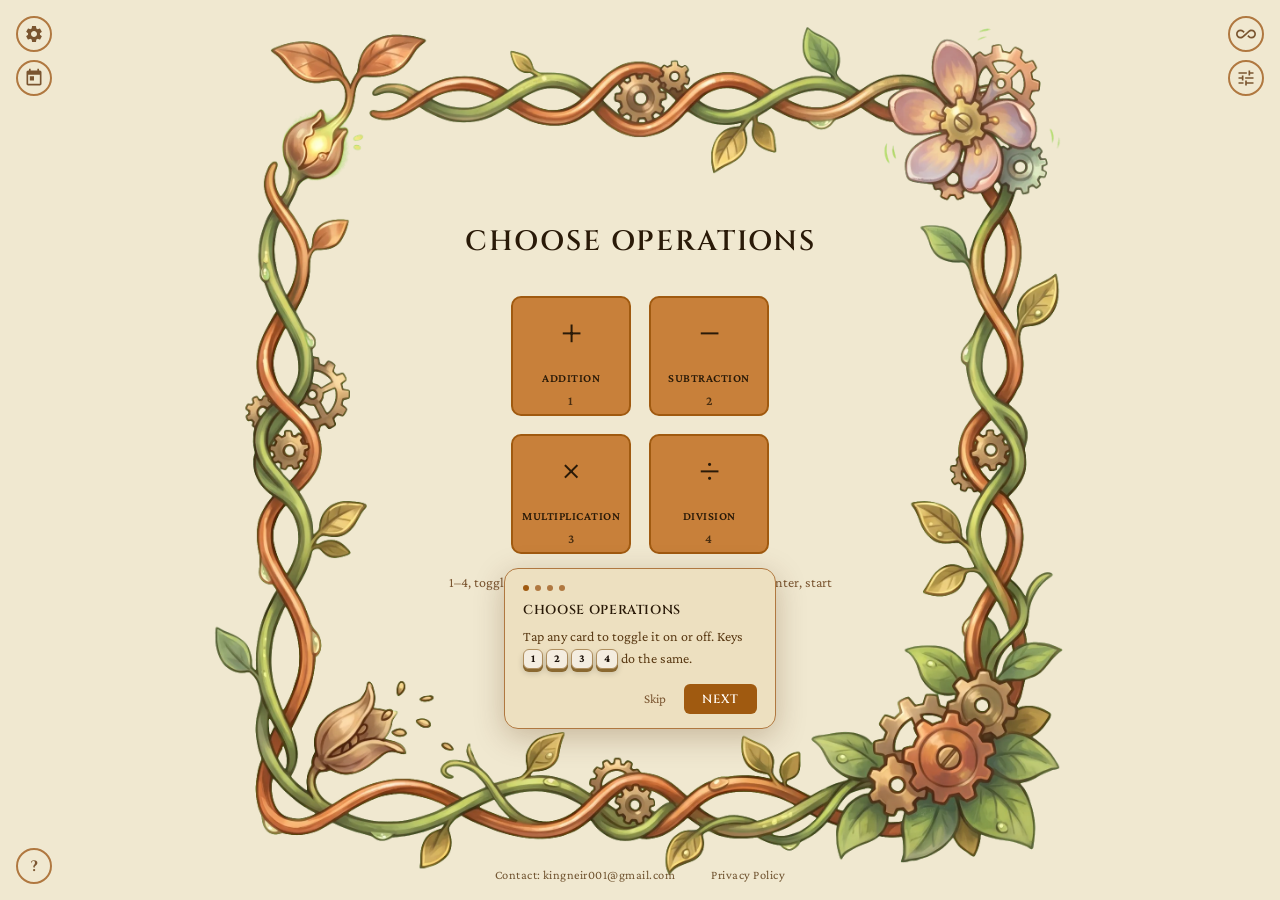
==== commit 2dc4e006: "Updates" ====
--- a/index.html
+++ b/index.html
@@ -87,8 +87,8 @@
     </svg>
     
 
-  <script type="module" crossorigin src="/assets/main-B4Kjm80M.js"></script>
-  <link rel="stylesheet" crossorigin href="/assets/main-CD-0UkdM.css">
+  <script type="module" crossorigin src="/assets/main-BMeiBWWd.js"></script>
+  <link rel="stylesheet" crossorigin href="/assets/main-BiX0p4yx.css">
 <link rel="manifest" href="/site.webmanifest"><script id="vite-plugin-pwa:register-sw" src="/registerSW.js"></script></head>
 
 <body>
--- a/assets/main-BiX0p4yx.css
+++ b/assets/main-BiX0p4yx.css
@@ -0,0 +1 @@
+:root{--font-display:"Cinzel", "Palatino Linotype", Georgia, serif;--font-body:"Crimson Pro", Georgia, "Times New Roman", serif;--bg:#f0e8d0;--border-img:url(/light_border.webp);--text-primary:#2a1a08;--text-secondary:#5a3a14;--text-muted:#7a5530;--accent:#a05a10;--accent-hover:#7a4008;--accent-dim:#c8803a;--green:#3d6b1a;--green-hover:#2a4d10;--card-bg:#f0e1c3e0;--card-border:#b07840;--input-bg:#fff8ebf2;--input-border:#a06828;--panel-bg:#ede0c0;--panel-border:#b07840;--seg-bg:#0000000d;--seg-border:#b07840;--weak-bg:#0000000a;--mode-toggle-bg:#e8d8b0;--shadow:#50280040;--danger:#b83010;--glow-color:#a05a104d;--kbd-bg:#f4ede0;--kbd-text:#1a1008;--kbd-border:#b09060;--kbd-shadow:#8a6830}html[data-theme=night]{--bg:#000;--border-img:url(/dark_border.webp);--text-primary:#e8e0f0;--text-secondary:#bcacd8;--text-muted:#8878a8;--accent:#9b72cf;--accent-hover:#7c4fbf;--accent-dim:#4a2a80;--green:#2d8a8a;--green-hover:#1f6666;--card-bg:#0c0816d9;--card-border:#3a2660;--input-bg:#06040eeb;--input-border:#5a3a9a;--panel-bg:#0d0914;--panel-border:#3a2260;--seg-bg:#ffffff0d;--seg-border:#3a2260;--weak-bg:#ffffff0a;--mode-toggle-bg:#0a0614;--danger:#e05a3a;--glow-color:#7850c847;--kbd-bg:#1a1030;--kbd-text:#e8e0f0;--kbd-border:#5a3a9a;--kbd-shadow:#2a1060}html[data-theme=forest]{--bg:#e4edd6;--border-img:url(/light_border.webp);--text-primary:#1c2e0a;--text-secondary:#3a5a18;--text-muted:#5a7a38;--accent:#2e7a18;--accent-hover:#1e5a10;--accent-dim:#6aaa40;--green:#5a8a30;--green-hover:#3a6a18;--card-bg:#d2e6b9e0;--card-border:#7aaa50;--input-bg:#e6f8d7f2;--input-border:#5a8828;--panel-bg:#d0e8b8;--panel-border:#7aaa50;--seg-bg:#0000000d;--seg-border:#7aaa50;--weak-bg:#0000000a;--mode-toggle-bg:#c8e0a8;--shadow:#14320840;--danger:#b83010;--glow-color:#2e7a184d;--kbd-bg:#c8e0a8;--kbd-text:#1c2e0a;--kbd-border:#5a8828;--kbd-shadow:#3a6010}html[data-theme=ocean]{--bg:#010d18;--border-img:url(/dark_border.webp);--text-primary:#c8e8f8;--text-secondary:#80c0dc;--text-muted:#4a90b0;--accent:#18b0d8;--accent-hover:#0888b0;--accent-dim:#084870;--green:#18a090;--green-hover:#0a7870;--card-bg:#01101cd9;--card-border:#083858;--input-bg:#000812eb;--input-border:#0a5880;--panel-bg:#000e1a;--panel-border:#063050;--seg-bg:#ffffff0d;--seg-border:#063050;--weak-bg:#ffffff0a;--mode-toggle-bg:#000810;--shadow:#001e3c73;--danger:#e05a3a;--glow-color:#12a0d247;--kbd-bg:#000e1a;--kbd-text:#c8e8f8;--kbd-border:#0a5880;--kbd-shadow:#063050}html[data-theme=dusk]{--bg:#10080e;--border-img:url(/dark_border.webp);--text-primary:#ecd8e8;--text-secondary:#c898b8;--text-muted:#9868a0;--accent:#c85898;--accent-hover:#a03878;--accent-dim:#581838;--green:#8858a0;--green-hover:#683880;--card-bg:#140812d9;--card-border:#481830;--input-bg:#0a040aeb;--input-border:#782858;--panel-bg:#0e0610;--panel-border:#401428;--seg-bg:#ffffff0d;--seg-border:#381020;--weak-bg:#ffffff0a;--mode-toggle-bg:#0a040c;--shadow:#32001e73;--danger:#e06040;--glow-color:#aa3c8247;--kbd-bg:#0e0610;--kbd-text:#ecd8e8;--kbd-border:#782858;--kbd-shadow:#401428}*{box-sizing:border-box;margin:0;padding:0}[tabindex="-1"]:focus{outline:none}html,body{height:100vh;font-family:var(--font-body);background:var(--bg);color:var(--text-primary);overflow:hidden}#bgc{background-image:var(--border-img);background-position:50%;background-repeat:no-repeat;background-size:contain;justify-content:center;align-items:center;width:100vw;height:100vh;display:flex}.screen{flex-direction:column;justify-content:center;align-items:center;gap:36px;width:100vmin;height:100vmin;display:none;position:relative}.screen.active{display:flex}.screen h1,.screen h2{font-family:var(--font-display);color:var(--text-primary);letter-spacing:2px;text-transform:uppercase;font-size:1.75rem;font-weight:600}.btn-primary{font-size:1.125rem;font-weight:600;font-family:var(--font-display);letter-spacing:1.5px;text-transform:uppercase;background:var(--accent);color:#fff8f0;cursor:pointer;border:none;border-radius:6px;padding:13px 44px;transition:opacity .15s}.btn-primary:hover{opacity:.85}.btn-primary:focus-visible{outline:3px solid var(--accent);outline-offset:3px}.btn-secondary{font-size:1.0625rem;font-weight:600;font-family:var(--font-display);letter-spacing:1px;text-transform:uppercase;color:var(--accent);border:2px solid var(--accent);cursor:pointer;background:0 0;border-radius:6px;padding:11px 32px;transition:opacity .15s}.btn-secondary:hover{opacity:.75}.btn-secondary:focus-visible{outline:3px solid var(--accent);outline-offset:3px}#screen-select{position:relative}#op-grid{grid-template-columns:1fr 1fr;gap:18px;display:grid}#op-fieldset{border:none;margin:0;padding:0}#op-fieldset legend{clip:rect(0 0 0 0);white-space:nowrap;width:1px;height:1px;position:absolute;overflow:hidden}.op-card{width:120px;height:120px;font-size:2.75rem;font-family:var(--font-display);border:2px solid var(--card-border);background:var(--card-bg);color:var(--text-secondary);cursor:pointer;opacity:.82;-webkit-user-select:none;user-select:none;border-radius:10px;flex-direction:column;justify-content:center;align-items:center;gap:8px;transition:opacity .15s,transform .1s;display:flex}.op-card:focus-visible{outline:3px solid var(--accent);outline-offset:3px}.op-card .op-label{font-family:var(--font-body);letter-spacing:.5px;text-transform:uppercase;max-width:100%;padding:0 4px;font-size:.75rem;font-weight:600}.op-card.active{background:var(--accent-dim);border-color:var(--accent);color:var(--text-primary);opacity:1}#timer{font-family:var(--font-display);color:var(--text-primary);text-align:center;letter-spacing:2px;min-width:90px;font-size:2.375rem;font-weight:600}#timer.urgent{color:var(--danger)}#calc-row{align-items:center;gap:22px;display:flex}#calc-row span{font-family:var(--font-display);color:var(--text-primary);font-size:3.5rem;font-weight:600}#calc-row .op-sym{color:var(--accent);font-size:3.25rem;font-weight:400}input[type=number]{appearance:textfield}input[type=number]::-webkit-outer-spin-button{appearance:none;margin:0}input[type=number]::-webkit-inner-spin-button{appearance:none;margin:0}#result-input{width:130px;height:72px;font-family:var(--font-display);text-align:center;border:2px solid var(--input-border);background:var(--input-bg);color:var(--text-primary);border-radius:6px;outline:none;padding:2px;font-size:3rem;font-weight:600;transition:border-color .15s}#result-input:focus{border-color:var(--accent)}#result-input.correct{border-color:var(--green)!important}#result-input.wrong{border-color:var(--danger)!important}#btn-submit-mobile,#btn-quit-mobile,#score-live{display:none}#results-inner{text-align:center;flex-direction:column;align-items:center;gap:10px;max-width:360px;display:flex}#score-display{font-family:var(--font-display);color:var(--accent);letter-spacing:3px;font-size:4.5rem;font-weight:600;line-height:1}#tier-badge{font-family:var(--font-body);letter-spacing:2px;text-transform:uppercase;border-radius:20px;padding:5px 16px;font-size:.8125rem;font-weight:600}#tier-badge.tier-developing{color:var(--accent);border:1px solid var(--accent-dim);background:#c8794126}#tier-badge.tier-fluent{color:var(--green);border:1px solid var(--green-hover);background:#6b8c3a26}#tier-badge.tier-automatic{background:var(--seg-bg);color:var(--accent);border:1px solid var(--accent-dim)}#tier-title{font-family:var(--font-display);color:var(--text-primary);letter-spacing:1px;font-size:1.375rem;font-weight:600}#tier-message{font-family:var(--font-body);color:var(--text-secondary);font-size:1.0625rem;font-style:italic;font-weight:400;line-height:1.6}#tier-goal{font-family:var(--font-body);color:var(--green);font-size:.9375rem;font-weight:600}#score-sub{font-family:var(--font-body);color:var(--text-muted);font-size:.9375rem;font-weight:400}#op-breakdown{gap:8px;margin-top:4px;display:flex}.ob-row{background:var(--weak-bg);border:1px solid var(--panel-border);border-radius:8px;flex-direction:column;align-items:center;gap:2px;min-width:52px;padding:8px 12px;display:flex}.ob-sym{font-family:var(--font-display);color:var(--text-muted);font-size:1.125rem}.ob-acc{font-family:var(--font-display);font-size:1.25rem;font-weight:600;line-height:1}.ob-acc.ob-good{color:var(--green)}.ob-acc.ob-ok{color:var(--accent)}.ob-acc.ob-bad{color:var(--danger)}.ob-detail{font-family:var(--font-body);color:var(--text-muted);font-size:.8125rem}.study-callout{border:1px solid var(--accent-dim);background:var(--seg-bg);border-radius:10px;flex-direction:column;align-items:center;gap:8px;width:100%;max-width:340px;margin-top:6px;padding:12px 16px 14px;display:flex}.study-callout[hidden]{display:none}#sparkline{align-items:center;gap:10px;width:100%;max-width:340px;margin-top:8px;display:flex}#sparkline[hidden]{display:none}#sparkline svg{flex:1;height:48px}.spark-range{font-family:var(--font-body);color:var(--text-muted);white-space:nowrap;flex-shrink:0;font-size:.6875rem}.study-heading{font-family:var(--font-body);letter-spacing:1.5px;text-transform:uppercase;color:var(--accent);font-size:.75rem;font-weight:700}.study-facts{flex-wrap:wrap;justify-content:center;gap:8px;display:flex}.study-fact{font-family:var(--font-display);letter-spacing:1px;color:var(--text-primary);background:var(--card-bg);border:1px solid var(--card-border);border-radius:8px;padding:5px 12px;font-size:1.0625rem;font-weight:600}.weak-facts{flex-wrap:wrap;flex-basis:100%;gap:6px;margin-top:8px;display:flex}.weak-fact{font-family:var(--font-display);letter-spacing:.5px;color:var(--text-secondary);background:var(--card-bg);border:1px solid var(--card-border);border-radius:6px;padding:3px 9px;font-size:.875rem;font-weight:600}#result-buttons{flex-shrink:0;align-items:center;gap:18px;margin-top:10px;display:flex}.btn-share{border:2px solid var(--card-border);width:44px;height:44px;color:var(--text-muted);cursor:pointer;background:0 0;border-radius:50%;flex-shrink:0;justify-content:center;align-items:center;transition:opacity .15s,border-color .15s,color .15s;display:flex}.btn-share:hover{border-color:var(--accent);color:var(--accent)}.btn-share:focus-visible{outline:3px solid var(--accent);outline-offset:3px}.btn-share .icon{fill:currentColor;width:20px;height:20px}.results-scroll{scrollbar-width:thin;scrollbar-color:var(--card-border) transparent;flex-direction:column;align-items:center;gap:20px;width:100%;max-width:64vmin;max-height:54vmin;padding:2px 4px 6px;display:flex;overflow-y:auto}@media (width<=600px){.results-scroll{width:100%;max-height:none;overflow-y:visible}}.op-card .op-key{font-family:var(--font-body);opacity:.5;letter-spacing:.3px;font-size:.8125rem;font-weight:600}.op-card.active .op-key{opacity:.8}#history-bar{font-family:var(--font-body);color:var(--text-muted);letter-spacing:.02em;opacity:.85;font-size:.875rem}#select-hints{font-family:var(--font-body);color:var(--text-muted);gap:24px;margin-top:-16px;font-size:.875rem;font-weight:400;display:flex}.screen-hint{font-family:var(--font-body);color:var(--text-muted);gap:20px;font-size:.875rem;font-weight:400;display:flex}.screen-hint span:before{content:""}#expert-toggle{top:16px;border:2px solid var(--card-border);width:36px;height:36px;color:var(--text-muted);cursor:pointer;background:0 0;border-radius:50%;justify-content:center;align-items:center;transition:opacity .15s;display:flex;position:fixed;inset-inline-start:16px}#expert-toggle:hover{opacity:.7}#expert-toggle:focus-visible{outline:3px solid var(--accent);outline-offset:3px}#expert-toggle:after{content:"";top:1px;background:var(--accent);border:1.5px solid var(--bg);border-radius:50%;width:8px;height:8px;display:none;position:absolute;inset-inline-end:1px}#expert-toggle.has-custom:after{display:block}#expert-panel{color:inherit;background:0 0;border:none;max-width:100vw;max-height:100dvh;margin:auto;padding:0;overflow:visible}#expert-panel::backdrop{background:#000000a6}#expert-card{background:var(--panel-bg);border:1px solid var(--panel-border);width:min(520px,92vw);max-height:88vh;box-shadow:0 12px 50px var(--shadow);scrollbar-width:thin;scrollbar-color:var(--text-muted) transparent;border-radius:14px;flex-direction:column;gap:20px;padding:28px 32px 24px;display:flex;overflow-y:auto}#expert-header{justify-content:space-between;align-items:center;display:flex}#expert-header h2{font-family:var(--font-display);letter-spacing:2px;text-transform:uppercase;color:var(--text-primary);font-size:1.125rem;font-weight:600}#expert-close{border:1px solid var(--panel-border);width:30px;height:30px;color:var(--text-muted);cursor:pointer;background:0 0;border-radius:50%;justify-content:center;align-items:center;font-size:1rem;transition:opacity .15s;display:flex}#expert-close:hover{opacity:.65}#expert-close:focus-visible{outline:3px solid var(--accent);outline-offset:2px}.expert-section{flex-direction:column;gap:12px;display:flex}.expert-section-title{font-family:var(--font-body);letter-spacing:1.5px;text-transform:uppercase;color:var(--text-muted);border-bottom:1px solid var(--panel-border);padding-bottom:6px;font-size:.8125rem;font-weight:600}.expert-row{justify-content:space-between;align-items:center;gap:12px;display:flex}.expert-label{font-family:var(--font-body);color:var(--text-secondary);flex-shrink:0;font-size:1rem;font-weight:600}.seg{border:1.5px solid var(--seg-border);border-radius:7px;display:flex;overflow:hidden}.seg button{font-family:var(--font-body);background:var(--seg-bg);color:var(--text-muted);cursor:pointer;white-space:nowrap;border:none;flex:1;padding:7px 12px;font-size:.875rem;font-weight:600;transition:opacity .12s}.seg button+button{border-inline-start:1.5px solid var(--seg-border)}.seg button.active{background:var(--accent);color:#fff8f0}.seg button:focus-visible{outline:2px solid var(--accent);outline-offset:-2px}#range-presets{flex-wrap:wrap}.range-custom{align-items:center;gap:8px;margin-top:4px;display:flex}.range-custom label{font-family:var(--font-body);color:var(--text-muted);font-size:.875rem;font-weight:600}.range-custom input{width:70px;font-family:var(--font-body);border:1.5px solid var(--seg-border);text-align:center;background:var(--input-bg);color:var(--text-primary);border-radius:6px;padding:5px 8px;font-size:.9375rem}.range-custom input:focus,.range-custom-input:focus{border-color:var(--accent);outline:none}.range-custom-input{width:80px;font-family:var(--font-body);border:1.5px solid var(--seg-border);text-align:center;background:var(--input-bg);color:var(--text-primary);border-radius:6px;padding:6px 8px;font-size:1rem}#weight-rows{flex-direction:column;gap:8px;display:flex}.weight-row{align-items:center;gap:10px;display:flex}.weight-sym{font-family:var(--font-display);color:var(--accent);text-align:center;flex-shrink:0;width:20px;font-size:1.125rem;font-weight:600}.weight-row input[type=range]{accent-color:var(--accent);cursor:pointer;flex:1;height:4px}.weight-row input[type=range]:focus-visible{outline:2px solid var(--accent);outline-offset:4px;border-radius:2px}.weight-val{font-family:var(--font-body);color:var(--text-muted);text-align:right;flex-shrink:0;width:32px;font-size:.875rem;font-weight:700}#expert-reset{font-family:var(--font-body);color:var(--danger);cursor:pointer;text-underline-offset:2px;background:0 0;border:none;align-self:center;padding:4px 0;font-size:.9375rem;font-weight:600;text-decoration:underline}#expert-reset:hover{color:var(--accent-hover)}#expert-reset:focus-visible{outline:2px solid var(--danger);border-radius:3px}#focus-toggle{top:16px;border:2px solid var(--card-border);width:36px;height:36px;color:var(--text-muted);cursor:pointer;background:0 0;border-radius:50%;justify-content:center;align-items:center;font-size:1.25rem;transition:opacity .15s;display:flex;position:fixed;inset-inline-end:16px}#focus-toggle:hover{opacity:.7}#focus-toggle:focus-visible{outline:3px solid var(--accent);outline-offset:3px}#focus-toggle.on{background:var(--accent);border-color:var(--accent);color:#fff8f0;box-shadow:0 0 12px var(--accent-dim)}#btn-daily{top:60px;border:2px solid var(--card-border);width:36px;height:36px;color:var(--text-muted);cursor:pointer;background:0 0;border-radius:50%;justify-content:center;align-items:center;transition:opacity .15s;display:flex;position:fixed;inset-inline-start:16px}#btn-daily:hover{opacity:.7}#btn-daily:focus-visible{outline:3px solid var(--accent);outline-offset:3px}#btn-daily.on{background:var(--accent);border-color:var(--accent);color:#fff8f0;box-shadow:0 0 12px var(--accent-dim)}body.focus-active #bgc{background-image:none;background-color:var(--bg)}body.focus-active #screen-quiz{background:var(--bg)}body.focus-active #timer,body.focus-active #score-live{display:none}body.focus-active #calc-row span{color:var(--text-primary)}body.focus-active #calc-row .op-sym{color:var(--accent)}body.focus-active #result-input{background:var(--input-bg);color:var(--text-primary);border-color:var(--card-border)}body.focus-active #result-input:focus{border-color:var(--accent)}body.focus-active #result-input.correct,body.focus-active #result-input.wrong{border-color:var(--card-border)!important}#focus-glow{pointer-events:none;z-index:999;display:none;position:fixed;inset:0}#focus-glow:before{content:"";box-shadow:inset 0 0 100px 40px var(--glow-color);opacity:.4;will-change:opacity;animation:4s ease-in-out infinite focusBreathe;position:absolute;inset:0}body.focus-active #focus-glow{display:block}@keyframes focusBreathe{0%{opacity:.18}50%{opacity:.7}to{opacity:.18}}#focus-stat-row{flex-wrap:wrap;justify-content:center;gap:18px 30px;max-width:360px;display:flex}.focus-stat{flex-direction:column;align-items:center;gap:2px;display:flex}.focus-stat-num{font-family:var(--font-display);color:var(--accent);letter-spacing:2px;font-size:3rem;font-weight:600;line-height:1}.focus-stat-num.sm{letter-spacing:1px;font-size:1.75rem}.focus-stat-label{font-family:var(--font-body);letter-spacing:1.2px;text-transform:uppercase;color:var(--text-muted);font-size:.8125rem;font-weight:600}#weak-spots{flex-direction:column;gap:8px;width:100%;max-width:320px;display:flex}#weak-spots h2{font-family:var(--font-display);letter-spacing:1.5px;text-transform:uppercase;color:var(--text-muted);margin-bottom:2px;font-size:.8125rem;font-weight:600}.weak-item{background:var(--weak-bg);border:1px solid var(--panel-border);border-radius:8px;flex-wrap:wrap;justify-content:space-between;align-items:center;padding:10px 14px;display:flex}.weak-item-label{font-family:var(--font-body);color:var(--text-primary);font-size:1rem;font-weight:600}.weak-item-count{font-family:var(--font-body);color:var(--danger);font-size:.9375rem;font-weight:700}#no-weak{font-family:var(--font-body);color:var(--green);text-align:center;font-size:1rem;font-style:italic;font-weight:600}.lang-btn{font-family:var(--font-body);text-align:left;border:1px solid var(--seg-border);color:var(--text-secondary);cursor:pointer;white-space:nowrap;background:0 0;border-radius:6px;padding:8px 12px;font-size:.9375rem;font-weight:600;transition:background .12s}.lang-btn:hover{background:var(--seg-bg)}.lang-btn:focus-visible{outline:2px solid var(--accent);outline-offset:-2px}.lang-btn.active{background:var(--accent);color:#fff8f0;border-color:var(--accent)}#settings-toggle{top:60px;border:2px solid var(--card-border);width:36px;height:36px;color:var(--text-muted);cursor:pointer;z-index:1000;background:0 0;border-radius:50%;justify-content:center;align-items:center;transition:opacity .15s;display:flex;position:fixed;inset-inline-end:16px}#settings-toggle:hover{opacity:.7}#settings-toggle:focus-visible{outline:3px solid var(--accent);outline-offset:3px}#settings-panel{color:inherit;background:0 0;border:none;max-width:100vw;max-height:100dvh;margin:auto;padding:0;overflow:visible}#settings-panel::backdrop{background:#00000080}#settings-card{background:var(--panel-bg);border:1px solid var(--panel-border);width:min(420px,92vw);max-height:85vh;box-shadow:0 12px 50px var(--shadow);scrollbar-width:thin;scrollbar-color:var(--text-muted) transparent;border-radius:16px;flex-direction:column;gap:0;padding:20px 24px;display:flex;overflow-y:auto}#settings-header{justify-content:space-between;align-items:center;margin-bottom:20px;display:flex}#settings-header h2{font-family:var(--font-display);letter-spacing:2px;text-transform:uppercase;color:var(--text-primary);font-size:1.125rem;font-weight:600}#settings-close{aspect-ratio:1;border:1px solid var(--panel-border);width:30px;height:30px;color:var(--text-muted);cursor:pointer;background:0 0;border-radius:50%;flex-shrink:0;justify-content:center;align-items:center;font-size:1rem;transition:opacity .15s;display:flex}#settings-close:hover{opacity:.65}#settings-close:focus-visible{outline:3px solid var(--accent);outline-offset:2px}.settings-section{border-bottom:1px solid var(--seg-border);margin-bottom:20px;padding-bottom:20px}.settings-section:last-child{border-bottom:none;margin-bottom:0;padding-bottom:0}.settings-section-title{text-transform:uppercase;letter-spacing:.1em;color:var(--text-muted);font-size:.6875rem;font-weight:600;font-family:var(--font-body);margin-bottom:12px}#st-swatches{flex-wrap:wrap;gap:10px;display:flex}.st-swatch{cursor:pointer;border:3px solid #0000;border-radius:50%;width:36px;height:36px;padding:0;transition:transform .15s}.st-swatch:hover{transform:scale(1.1)}.st-swatch:focus-visible{outline:3px solid var(--accent);outline-offset:2px}.st-swatch.st-active{border-color:var(--text-primary);transform:scale(1.15)}.st-swatch[data-preset=parchment]{background:#a05a10}.st-swatch[data-preset=night]{background:#9b72cf}.st-swatch[data-preset=forest]{background:#2e7a18}.st-swatch[data-preset=ocean]{background:#18b0d8}.st-swatch[data-preset=dusk]{background:#c85898}#st-lang-grid{flex-wrap:wrap;gap:6px;display:flex}.settings-row{color:var(--text-primary);font-size:.9375rem;font-family:var(--font-body);justify-content:space-between;align-items:center;padding:8px 0;display:flex}button[role=switch]{background:var(--seg-bg);width:52px;height:28px;color:var(--text-muted);cursor:pointer;border:none;border:1.5px solid var(--seg-border);border-radius:14px;flex-shrink:0;font-size:.75rem;font-weight:700;transition:background .2s}button[role=switch][aria-checked=true]{background:var(--accent);color:#fff8f0;border-color:var(--accent)}button[role=switch]:focus-visible{outline:2px solid var(--accent);outline-offset:2px}.btn-danger{border:1.5px solid var(--danger);color:var(--danger);font-size:.9375rem;font-family:var(--font-body);cursor:pointer;background:0 0;border-radius:8px;width:100%;padding:10px 20px;transition:background .15s,color .15s}.btn-danger:hover{background:var(--danger);color:#fff}.btn-danger:focus-visible{outline:2px solid var(--danger);outline-offset:2px}.settings-danger{border-bottom:none!important;margin-bottom:0!important;padding-bottom:0!important}.input-wrong{border-color:var(--danger)!important;color:var(--danger)!important;background:#b8301014!important}.icon{fill:currentColor;flex-shrink:0;width:20px;height:20px}@media (width<=600px){html,body{height:auto;min-height:100vh;overflow:auto}#bgc{background-color:var(--bg);height:auto;min-height:100svh;background-image:none!important}.screen{box-sizing:border-box;justify-content:center;gap:20px;width:100%;height:auto;min-height:100svh;padding:72px 16px}.screen h1,.screen h2{letter-spacing:1px;font-size:1.25rem}.btn-primary{padding:12px 32px;font-size:1rem}.btn-secondary{padding:10px 24px;font-size:.9375rem}#op-grid{gap:12px}.op-card{gap:6px;width:90px;height:90px;font-size:2.125rem}.op-card .op-label{letter-spacing:0;font-size:.65rem}.op-card .op-key,#select-hints,.screen-hint{display:none}#timer{min-width:70px;font-size:1.75rem}#calc-row{gap:14px}#calc-row span{font-size:2.625rem}#calc-row .op-sym{font-size:2.375rem}#result-input{width:110px;height:60px;font-size:2.375rem}#score-live{font-size:1.0625rem}#results-inner{max-width:100%}#score-display{font-size:3.75rem}#tier-title{font-size:1.125rem}#tier-message{font-size:.9375rem}#tier-goal{font-size:.875rem}#score-sub{font-size:.8125rem}#op-breakdown{flex-wrap:wrap;justify-content:center;gap:6px}#result-buttons{flex-direction:column;align-items:center;gap:12px}#focus-stat-row{flex-wrap:wrap;justify-content:center;gap:16px}.focus-stat-num{font-size:2.25rem}.focus-stat-num.sm{font-size:1.375rem}.focus-stat-label{font-size:.6875rem}#weak-spots{max-width:100%}.weak-item-label{font-size:.875rem}.weak-item-count{font-size:.8125rem}#expert-card{gap:16px;padding:20px 18px 18px}#expert-header h2{font-size:.9375rem}.expert-label{font-size:.875rem}.seg button{padding:6px 8px;font-size:.8125rem}.expert-section-title{font-size:.6875rem}.expert-row{flex-direction:column;align-items:stretch;gap:8px}.expert-label{flex-shrink:1}.expert-row .seg{width:100%}#range-presets,#seg-timer,#seg-dir{border:none;flex-wrap:wrap;gap:6px;overflow:visible}#range-presets button,#seg-timer button,#seg-dir button{border:1.5px solid var(--seg-border);border-radius:6px;flex:1 0 auto}#seg-dir button{min-width:92px}#expert-toggle,#focus-toggle{width:32px;height:32px;top:12px}#btn-daily{top:52px;width:32px;height:32px;inset-inline-start:12px}#expert-toggle{inset-inline-start:12px}#focus-toggle{inset-inline-end:12px}#settings-toggle{top:52px;width:32px;height:32px;inset-inline-end:12px}#help-btn{bottom:12px;width:32px;height:32px;font-size:.875rem;inset-inline-start:12px}#help-panel{bottom:52px;inset-inline-start:12px}#btn-submit-mobile,#btn-quit-mobile{border-radius:50%;justify-content:center;align-items:center;width:64px;height:64px;padding:0;font-size:1.75rem;display:flex}#btn-quit-mobile{top:92px;opacity:.75;border-radius:50%;width:32px;height:32px;padding:0;font-size:1rem;position:fixed;inset-inline-end:12px}}@media (pointer:coarse),(width<=1024px){#select-hints,.screen-hint,.op-key{display:none!important}}kbd{color:var(--kbd-text);background:var(--kbd-bg);border:1.5px solid var(--kbd-border);box-shadow:0 3px 0 var(--kbd-shadow), 0 4px 6px #0000002e;white-space:nowrap;vertical-align:middle;cursor:default;-webkit-user-select:none;user-select:none;border-radius:6px;padding:3px 7px 4px;font-family:Crimson Pro,Georgia,serif;font-size:.82em;font-weight:700;line-height:1;display:inline-block;position:relative;top:-1px}#help-btn{bottom:16px;border:2px solid var(--card-border);width:36px;height:36px;color:var(--text-muted);font-family:var(--font-display);cursor:pointer;z-index:1000;background:0 0;border-radius:50%;justify-content:center;align-items:center;font-size:.9375rem;font-weight:700;transition:border-color .15s,color .15s,opacity .15s;display:flex;position:fixed;inset-inline-start:16px}#help-btn:hover{border-color:var(--accent);color:var(--accent)}#help-btn:focus-visible{outline:3px solid var(--accent);outline-offset:3px}@media (pointer:coarse){#help-btn{display:none}}#help-panel{bottom:60px;z-index:1001;background:var(--panel-bg);border:1.5px solid var(--card-border);box-shadow:0 8px 28px var(--shadow);border-radius:14px;min-width:290px;padding:16px 20px 18px;position:fixed;inset-inline-start:16px}#help-header{justify-content:space-between;align-items:center;margin-bottom:14px;display:flex}#help-title{font-family:var(--font-display);letter-spacing:.06em;text-transform:uppercase;color:var(--text-primary);font-size:.9375rem;font-weight:700}#help-close{color:var(--text-muted);cursor:pointer;background:0 0;border:none;padding:2px 4px;font-size:1.125rem;line-height:1}#help-close:hover{color:var(--text-primary)}.help-section{margin-bottom:14px}.help-section:last-child{margin-bottom:0}.help-section-title{font-family:var(--font-display);letter-spacing:.1em;text-transform:uppercase;color:var(--text-muted);margin-bottom:8px;font-size:.6875rem;font-weight:600}.help-row{color:var(--text-primary);justify-content:space-between;align-items:center;gap:16px;padding:5px 0;font-size:1rem;display:flex}.help-keys{flex-shrink:0;align-items:center;gap:4px;display:flex}#onboarding{z-index:1500;pointer-events:none;position:fixed;inset:0}#ob-card{background:var(--panel-bg);border:1.5px solid var(--card-border);width:272px;box-shadow:0 8px 30px var(--shadow);pointer-events:all;border-radius:14px;padding:16px 18px 14px;position:absolute}#ob-step-dots{gap:6px;margin-bottom:10px;display:flex}.ob-dot{background:var(--seg-border);border-radius:50%;width:6px;height:6px;transition:background .2s}.ob-dot-active{background:var(--accent)}#ob-title{font-family:var(--font-display);letter-spacing:.05em;text-transform:uppercase;color:var(--text-primary);margin-bottom:7px;font-size:.8125rem;font-weight:600}#ob-body{color:var(--text-secondary);margin-bottom:14px;font-size:.875rem;line-height:1.55}#ob-actions{justify-content:flex-end;align-items:center;gap:10px;display:flex}#ob-skip{color:var(--text-muted);cursor:pointer;font-size:.8125rem;font-family:var(--font-body);background:0 0;border:none;padding:4px 8px}#ob-skip:hover{color:var(--text-primary)}#ob-actions .btn-primary{letter-spacing:1px;padding:7px 18px;font-size:.75rem}.ob-pulse{animation:1.6s ease-out infinite obPulse}@keyframes obPulse{0%{box-shadow:0 0 0 0 var(--glow-color)}60%{box-shadow:0 0 0 10px #0000}to{box-shadow:0 0 #0000}}#countdown[hidden]{display:none}#countdown{background:var(--bg);z-index:10;font-family:var(--font-display);color:var(--accent);pointer-events:none;justify-content:center;align-items:center;font-size:clamp(5rem,20vw,9rem);font-weight:700;display:flex;position:absolute;inset:0}#footer-links{z-index:5;gap:16px;display:flex;position:fixed;bottom:10px;left:50%;transform:translate(-50%)}.footer-link{letter-spacing:.04em;min-height:24px;color:var(--text-secondary);opacity:.85;cursor:pointer;-webkit-user-select:text;user-select:text;white-space:nowrap;background:0 0;border:none;padding:8px 10px;font-family:inherit;font-size:.78rem;text-decoration:none;transition:opacity .2s,color .2s}.footer-link:hover,.footer-link:focus-visible{opacity:1;color:var(--accent);text-decoration:underline}body.focus-active #footer-links{display:none}@media (width<=600px){#footer-links{flex-direction:column-reverse;justify-content:center;align-items:center;gap:8px;width:100vw;bottom:16px;left:0;transform:none}}#privacy-panel{color:inherit;background:0 0;border:none;max-width:100vw;max-height:100dvh;margin:auto;padding:0;overflow:visible}#privacy-panel::backdrop{background:#00000080}#privacy-card{background:var(--panel-bg);border:1px solid var(--panel-border);width:min(520px,92vw);max-height:85vh;box-shadow:0 12px 50px var(--shadow);scrollbar-width:thin;scrollbar-color:var(--text-muted) transparent;border-radius:16px;flex-direction:column;gap:16px;padding:20px 24px;display:flex;overflow-y:auto}#privacy-header{justify-content:space-between;align-items:center;margin-bottom:20px;display:flex}#privacy-header h2{font-family:var(--font-display);letter-spacing:2px;text-transform:uppercase;color:var(--text-primary);font-size:1.125rem;font-weight:600}#privacy-close{aspect-ratio:1;border:1px solid var(--panel-border);width:30px;height:30px;color:var(--text-muted);cursor:pointer;background:0 0;border-radius:50%;flex-shrink:0;justify-content:center;align-items:center;font-size:1rem;transition:opacity .15s;display:flex}#privacy-close:hover{opacity:.65}#privacy-close:focus-visible{outline:3px solid var(--accent);outline-offset:2px}#privacy-body{font-family:var(--font-body);color:var(--text-secondary);font-size:.9375rem;line-height:1.7}#privacy-body h3{font-family:var(--font-display);letter-spacing:1.5px;text-transform:uppercase;color:var(--text-primary);margin-top:20px;margin-bottom:6px;font-size:.875rem;font-weight:600}#privacy-body p{margin-bottom:10px}#privacy-body p:last-child{margin-bottom:0}#privacy-body a{color:var(--accent);text-underline-offset:2px;text-decoration:underline}#privacy-body a:hover{opacity:.8}#privacy-body code{background:var(--seg-border);border-radius:4px;padding:1px 5px;font-family:monospace;font-size:.85em}@media (prefers-reduced-motion:reduce){.ob-pulse,#focus-glow:before{animation:none}*,:before,:after{transition:none!important}body.focus-active #focus-glow{display:none}}
